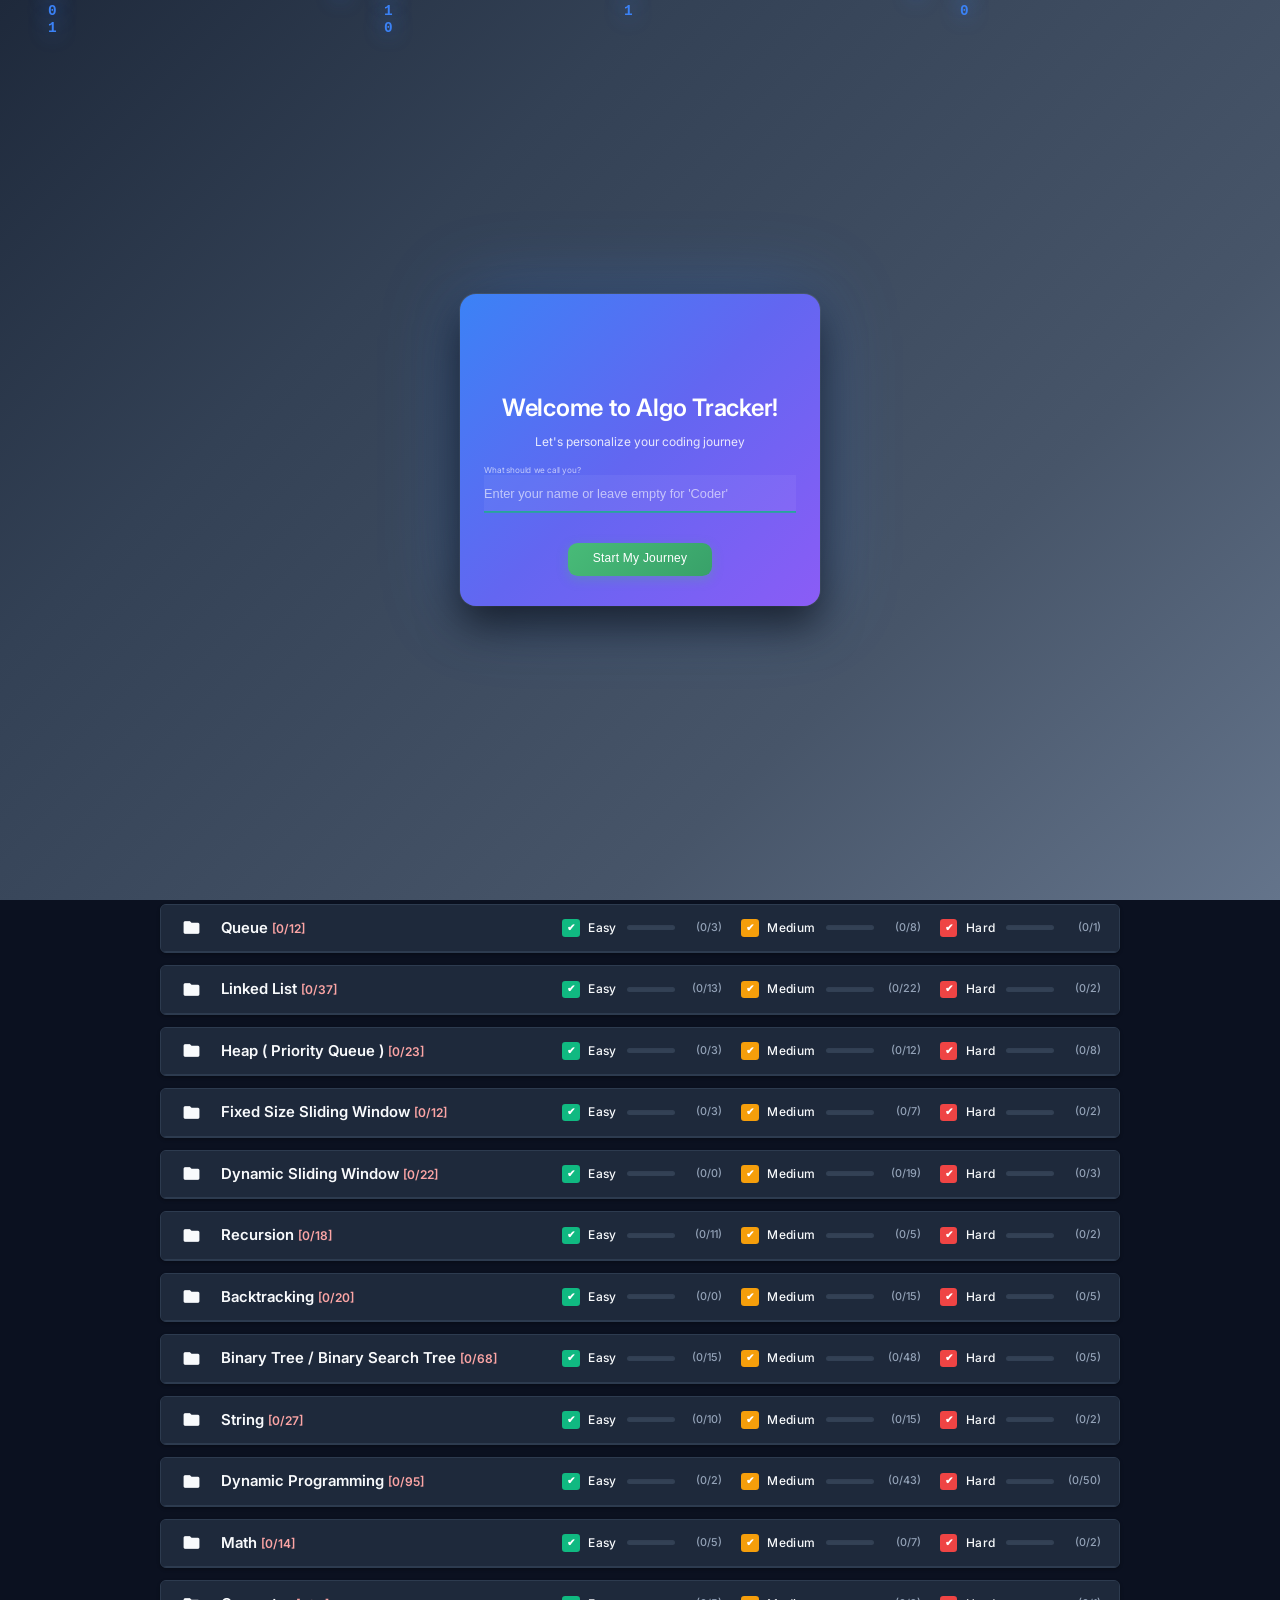
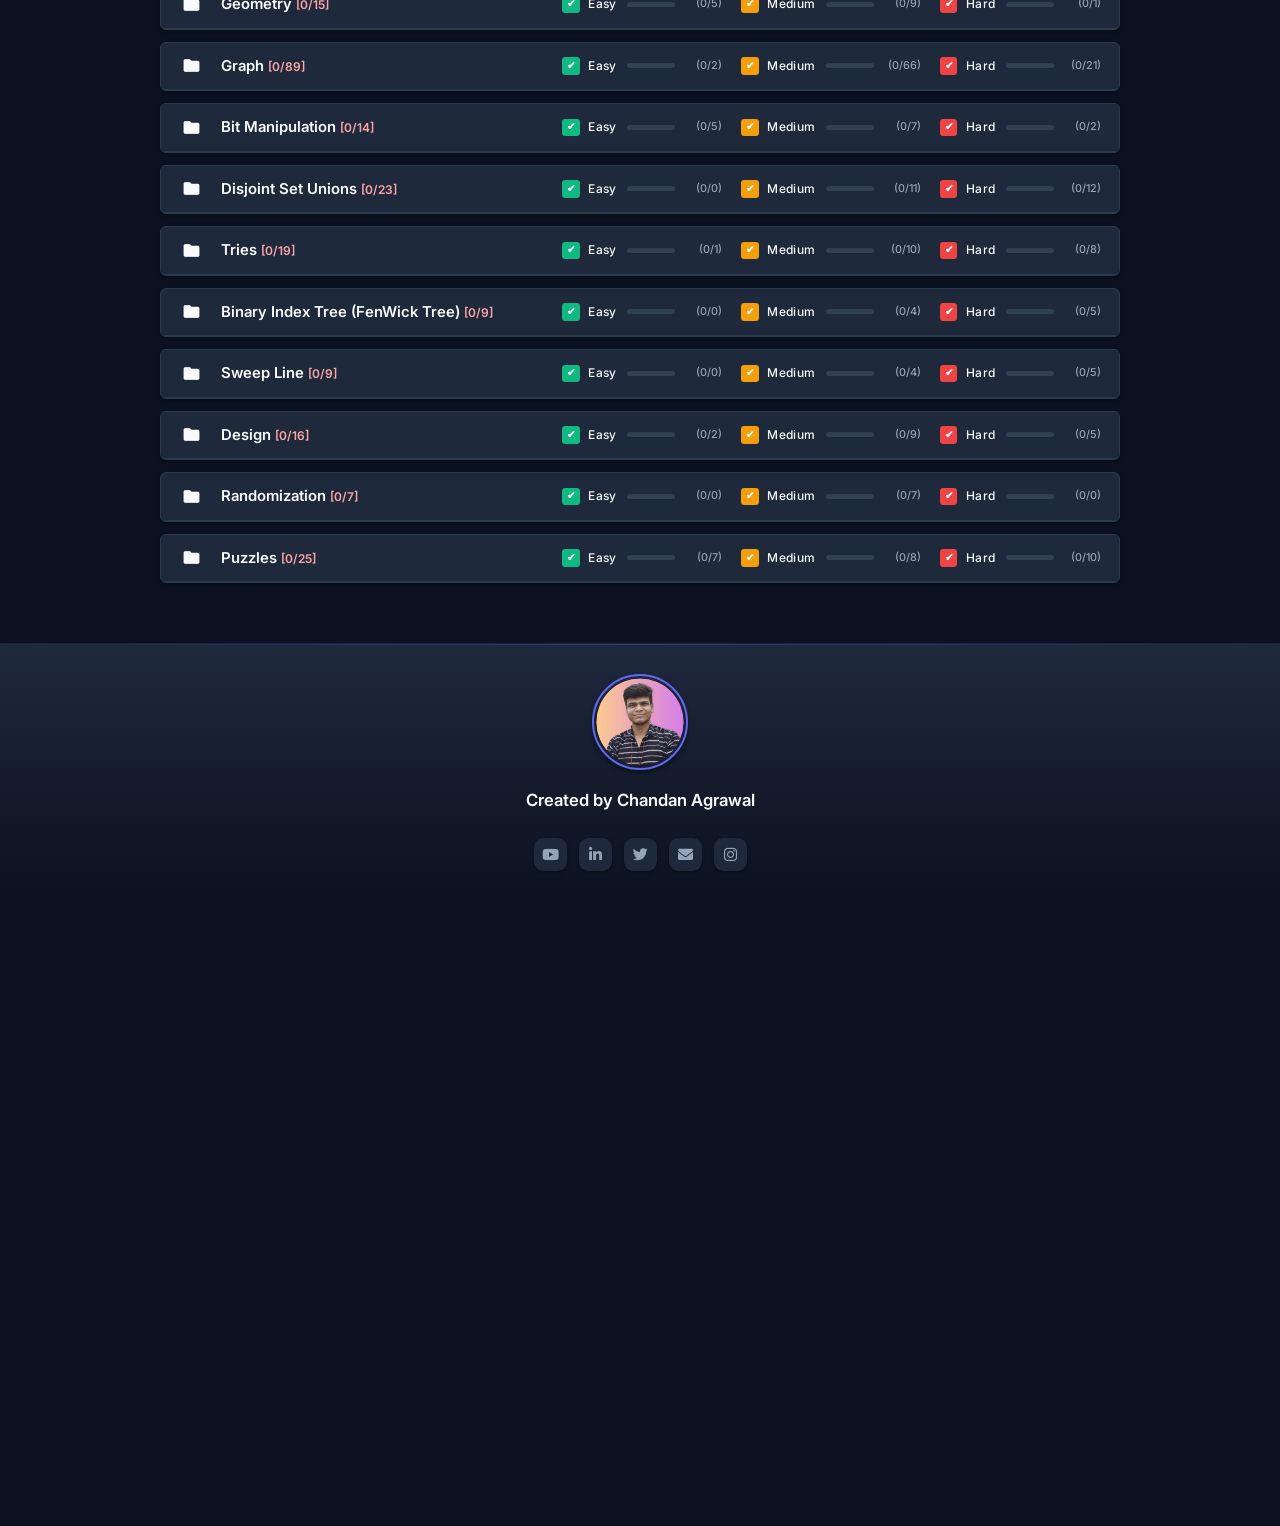
==== index.html @ 5c880a02 "Added Profile option" ====
<!DOCTYPE html>
<html lang="en">
<head>
  <meta charset="UTF-8" />
  <meta name="viewport" content="width=device-width, initial-scale=1.0"/>
  <title>Algo Tracker - Master Data Structures & Algorithms | DSA Practice Platform</title>
  <meta name="description" content="Master Data Structures & Algorithms with Algo Tracker. Practice 800+ DSA problems, track progress, get C++ solutions, and prepare for coding interviews. Includes Blind75, LeetCode150, SQL, LLD & HLD." />
  <meta name="keywords" content="DSA, Data Structures, Algorithms, Coding Interview, LeetCode, Programming Practice, C++, Blind75, SQL, System Design" />
  <meta name="author" content="Chandan Agrawal" />
  <meta name="robots" content="index, follow" />
  <link rel="canonical" href="https://algotracker.in/" />

  <!-- Open Graph Meta Tags -->
  <meta property="og:title" content="Algo Tracker - Master Data Structures & Algorithms" />
  <meta property="og:description" content="Practice 800+ DSA problems, track your progress, and master coding interviews with organized problems and C++ solutions." />
  <meta property="og:type" content="website" />
  <meta property="og:url" content="https://algotracker.in/" />
  <meta property="og:image" content="https://algotracker.in/favicon.png" />
  <meta property="og:site_name" content="Algo Tracker" />

  <!-- Twitter Card Meta Tags -->
  <meta name="twitter:card" content="summary_large_image" />
  <meta name="twitter:title" content="Algo Tracker - Master Data Structures & Algorithms" />
  <meta name="twitter:description" content="Practice 800+ DSA problems, track your progress, and master coding interviews." />
  <meta name="twitter:image" content="https://algotracker.in/favicon.png" />

  <!-- Additional SEO Meta Tags -->
  <meta name="theme-color" content="#1976d2" />
  <meta name="application-name" content="Algo Tracker" />
  

  <!-- Materialize CSS -->
  <link
    href="https://cdnjs.cloudflare.com/ajax/libs/materialize/1.0.0/css/materialize.min.css"
    rel="stylesheet"
  />
  <!-- Google Icons -->
  <link
    href="https://fonts.googleapis.com/icon?family=Material+Icons"
    rel="stylesheet"
  />
  <!-- Google Fonts -->
  <link
    href="https://fonts.googleapis.com/css2?family=Inter:wght@400;500;600;700&display=swap"
    rel="stylesheet"
  />
  <!-- Font Awesome for social icons -->
  <link
    rel="stylesheet"
    href="https://cdnjs.cloudflare.com/ajax/libs/font-awesome/6.0.0/css/all.min.css"
  />
  <!-- Custom CSS - Must be loaded last to override Materialize -->
  <link rel="stylesheet" href="styles.css?v=2.0" />

   <!-- Google Analytics -->
   <script async src="https://www.googletagmanager.com/gtag/js?id=G-J0W3KQNCS7"></script>
   <script>
     window.dataLayer = window.dataLayer || [];
     function gtag(){dataLayer.push(arguments);}
     gtag('js', new Date());
 
     gtag('config', 'G-J0W3KQNCS7');
   </script>

  <link rel="icon" href="favicon.png" type="image/png" />


   
</head>
<body>
  <!-- Navigation -->
  <nav class="navbar" role="navigation" aria-label="Main navigation">
    <div class="navbar-container">
      <!-- Logo Section -->
      <div class="navbar-brand">
        <a href="index.html" class="brand-link" aria-label="Algo Tracker Home">
          <div class="brand-icon">
            <span class="brand-symbol">&lt;/&gt;</span>
          </div>
          <div class="brand-text">
            <h1 class="brand-title">Algo Tracker</h1>
            <p class="brand-subtitle">Track Your Progress</p>
          </div>
        </a>
      </div>

      <!-- Desktop Navigation -->
      <div class="navbar-nav desktop-nav" role="menubar">
        <a href="index.html" class="nav-item active" id="dsaLink" role="menuitem"
           aria-label="DSA - Prepare Data Structures and Algorithms from 0 to Hero"
           data-tooltip="Master Data Structures & Algorithms 🚀">
          <span class="nav-icon">
            <i class="material-icons" aria-hidden="true">code</i>
          </span>
          <span class="nav-text">DSA</span>
          <span class="nav-indicator"></span>
        </a>
        <a href="#" class="nav-item" id="blind75Link" role="menuitem"
           aria-label="Blind75 - Best for 2 week preparation"
           data-tooltip="Crack interviews in 2 weeks! 💡">
          <span class="nav-icon">
            <i class="material-icons" aria-hidden="true">lightbulb</i>
          </span>
          <span class="nav-text">Blind75</span>
          <span class="nav-indicator"></span>
        </a>
        <a href="#" class="nav-item" id="leetcode150Link" role="menuitem"
           aria-label="LeetCode150 - Best for 1-2 months preparation"
           data-tooltip="LeetCode Top 150 - Interview Ready! 🎯">
          <span class="nav-icon">
            <i class="material-icons" aria-hidden="true">lightbulb</i>
          </span>
          <span class="nav-text">LC150</span>
          <span class="nav-indicator"></span>
        </a>
        <a href="#" class="nav-item" id="sqlLink" role="menuitem"
           aria-label="SQL - Master SQL for interviews"
           data-tooltip="Database mastery for interviews! 🗄️">
          <span class="nav-icon">
            <i class="material-icons" aria-hidden="true">storage</i>
          </span>
          <span class="nav-text">SQL</span>
          <span class="nav-indicator"></span>
        </a>
        <a href="#" class="nav-item" id="lldLink" role="menuitem"
           aria-label="LLD - Learn Low Level Design"
           data-tooltip="Low Level Design patterns! 🔧">
          <span class="nav-icon">
            <i class="material-icons" aria-hidden="true">design_services</i>
          </span>
          <span class="nav-text">LLD</span>
          <span class="nav-indicator"></span>
        </a>
        <a href="#" class="nav-item" id="hldLink" role="menuitem"
           aria-label="HLD - Master High Level Design"
           data-tooltip="System Design at scale! 🏗️">
          <span class="nav-icon">
            <i class="material-icons" aria-hidden="true">account_tree</i>
          </span>
          <span class="nav-text">HLD</span>
          <span class="nav-indicator"></span>
        </a>
      </div>

      <!-- Navigation Controls -->
      <div class="navbar-controls">
        <!-- Profile Button -->
        <button class="profile-btn" id="profileBtn"
                aria-label="User profile" title="">
          <div class="profile-picture-container">
            <img class="profile-picture" id="profilePicture" src="" alt="Profile" style="display: none;">
            <span class="profile-icon-default" id="profileIconDefault">
              <i class="material-icons" aria-hidden="true">account_circle</i>
            </span>
          </div>
        </button>

        <!-- Theme Toggle -->
        <button class="theme-toggle-btn" id="darkModeToggle"
                aria-label="Toggle dark mode" title="Toggle dark mode">
          <span class="theme-icon">
            <i class="material-icons" aria-hidden="true">dark_mode</i>
          </span>
        </button>

        <!-- Mobile Menu Toggle -->
        <button class="mobile-menu-btn" id="mobileMenuToggle"
                aria-label="Toggle mobile menu" aria-expanded="false">
          <span class="hamburger">
            <span class="hamburger-line"></span>
            <span class="hamburger-line"></span>
            <span class="hamburger-line"></span>
          </span>
        </button>
      </div>
    </div>


    <!-- Simple Mobile Menu Dropdown -->
    <div class="mobile-menu-dropdown" id="mobileMenuDropdown">
      <a href="index.html" class="mobile-menu-item active" id="dsaLinkMobile">
        <i class="material-icons">code</i>
        <span>DSA</span>
      </a>
      <a href="#" class="mobile-menu-item" id="blind75LinkMobile">
        <i class="material-icons">lightbulb</i>
        <span>Blind75</span>
      </a>
      <a href="#" class="mobile-menu-item" id="leetcode150LinkMobile">
        <i class="material-icons">lightbulb</i>
        <span>LC150</span>
      </a>
      <a href="#" class="mobile-menu-item" id="sqlLinkMobile">
        <i class="material-icons">storage</i>
        <span>SQL</span>
      </a>
      <a href="#" class="mobile-menu-item" id="lldLinkMobile">
        <i class="material-icons">design_services</i>
        <span>LLD</span>
      </a>
      <a href="#" class="mobile-menu-item" id="hldLinkMobile">
        <i class="material-icons">account_tree</i>
        <span>HLD</span>
      </a>
    </div>
  </nav>

  <!-- Main Content with SEO Structure -->
  <main>
    <!-- Hero Section for SEO -->
    <section class="hero-section" style="display: none;">
      <div class="container">
        <h1>Algo Tracker - Master Data Structures & Algorithms</h1>
        <p>Practice and track your progress through 800+ carefully curated DSA problems. Get C++ solutions, prepare for coding interviews with Blind75, LeetCode150, SQL, and System Design problems.</p>
        <div class="features">
          <span>✓ 800+ DSA Problems</span>
          <span>✓ Progress Tracking</span>
          <span>✓ C++ Solutions</span>
          <span>✓ Interview Preparation</span>
          <span>✓ Blind75 & LeetCode150</span>
          <span>✓ SQL & System Design</span>
        </div>
      </div>
    </section>

    <!-- Progress Section -->
  <div id="rectChartContainer" class="rect-chart-container">
    <!-- The progress card is inserted by script.js -->
  </div>

  <!-- Unified Control Bar -->
  <div class="unified-control-bar-wrapper">
    <div class="unified-control-bar">
        <div class="control-item search-item">
            <input type="text" id="searchBox" class="control-input" placeholder="Search problems...">
            <span class="control-icon material-icons">search</span>
        </div>
        <div class="control-item filter-item">
            <div class="multi-select-container">
                <div class="multi-select-display" id="filterDisplay">
                    <span class="filter-text">Filter By</span>
                    <span class="selected-count" id="selectedCount"></span>
                </div>
                <span class="control-icon material-icons">filter_list</span>
                <div class="multi-select-dropdown" id="filterDropdown">
                    <div class="filter-row">
                        <button class="filter-toggle" data-value="easy" id="filter-easy">
                            <span class="difficulty-badge easy">Easy</span>
                        </button>
                        <button class="filter-toggle" data-value="medium" id="filter-medium">
                            <span class="difficulty-badge medium">Medium</span>
                        </button>
                        <button class="filter-toggle" data-value="hard" id="filter-hard">
                            <span class="difficulty-badge hard">Hard</span>
                        </button>
                    </div>
                    <div class="filter-row">
                        <button class="filter-toggle" data-value="completed" id="filter-completed">
                            <span class="status-badge completed">Done</span>
                        </button>
                        <button class="filter-toggle" data-value="incomplete" id="filter-incomplete">
                            <span class="status-badge incomplete">Todo</span>
                        </button>
                        <button class="filter-clear-btn" id="clearFilters">
                            <i class="material-icons">clear_all</i>
                            <span>Clear</span>
                        </button>
                    </div>
                </div>
            </div>
        </div>
        <div class="control-item button-item">
            <button class="control-button random-btn tooltipped" id="randomButton" data-tooltip="🎲 Feeling lucky? Let me surprise you with a challenge!" data-position="top">
                <i class="material-icons">shuffle</i>
                <span>Random</span>
            </button>
        </div>
        <div class="control-item button-item">
            <button class="control-button collapse-all">
                <i class="material-icons">unfold_less</i>
                <span>Collapse All</span>
            </button>
        </div>
        <div class="control-item button-item">
            <button class="control-button expand-all">
                <i class="material-icons">unfold_more</i>
                <span>Expand All</span>
            </button>
        </div>
    </div>
  </div>

<!-- Rest of the content -->
<div class="container" id="sections">
    <!-- Sections will be inserted here -->
</div>

<!-- Go to top button -->
<a id="go-to-top-button"></a>
</main>


  <!-- Modern Footer -->
  <footer class="footer">
    <div class="footer-content">
        <div class="footer-profile">
            <a href="https://topmate.io/chag23/" target="_blank">
              <img src="chandanColred.jpeg" alt="Chandan Agrawal" class="profile-image">
            </a>
            <p class="created-by">Created by Chandan Agrawal</p>
        </div>
        <div class="social-links">
            <!-- <a href="https://github.com/chandanXP" class="social-link" target="_blank" aria-label="GitHub">
                <i class="fab fa-github"></i>
            </a> -->
            <a href="https://youtube.com/" class="social-link" target="_blank" aria-label="Youtube">
              <i class="fab fa-youtube"></i>
            </a>
            <a href="https://linkedin.com/in/chandanagrawal23" class="social-link" target="_blank" aria-label="LinkedIn">
                <i class="fab fa-linkedin-in"></i>
            </a>
            <a href="https://twitter.com/chandan223344" class="social-link" target="_blank" aria-label="Twitter">
                <i class="fab fa-twitter"></i>
            </a>
            <a href="mailto:chandandsafeedback@gmail.com" class="social-link" target="_blank" aria-label="Email">
                <i class="fas fa-envelope"></i>
            </a>
            <a href="https://www.instagram.com/chandan.agrawal23/" class="social-link" target="_blank" aria-label="Instagram">
              <i class="fab fa-instagram"></i>
          </a>
        </div>
    </div>
</footer>

  <!-- Notes Modal -->
  <div id="notesModal" class="notes-modal">
    <div class="modal-content">
      <div class="modal-header">
        <h2 id="notesModalTitle">Problem Notes</h2>
      </div>
      <div class="modal-body">
        <textarea id="notesModalTextarea" placeholder="Write your notes here..."></textarea>
      </div>
      <div class="modal-footer">
        <button onclick="saveNotesModal()" class="btn-save btn">Save</button>
        <button onclick="closeNotesModal()" class="btn-close btn">Close</button>
      </div>
    </div>
  </div>

  <!-- Reset Confirmation Banner -->
  <div id="resetConfirmationBanner" class="reset-confirmation-banner">
    <div class="banner-content">
      <div class="banner-icon">
        <i class="material-icons">warning</i>
      </div>
      <div class="banner-text">
        <h3>Are you sure you want to clear all of your progress?</h3>
        <p>This action cannot be undone. All solved problems and notes will be permanently deleted.</p>
      </div>
      <div class="banner-actions">
        <button onclick="resetAllProgress()" class="btn-confirm">Yes, Reset All</button>
        <button onclick="hideResetConfirmation()" class="btn-cancel">Cancel</button>
      </div>
    </div>
  </div>

  <!-- Welcome Modal -->
  <div id="welcomeModal" class="welcome-modal">
    <div class="binary-rain" id="binaryRain"></div>
    <div class="modal-content welcome-content">
      <div class="welcome-header">
        <div class="welcome-icon">
          <i class="material-icons">waving_hand</i>
        </div>
        <h2>Welcome to Algo Tracker!</h2>
        <p>Let's personalize your coding journey</p>
      </div>
      <div class="welcome-body">
        <div class="input-field">
          <label for="userName">What should we call you?</label>
          <input type="text" id="userName" placeholder="Enter your name or leave empty for 'Coder'" maxlength="50">
        </div>
      </div>
      <div class="welcome-footer">
        <button onclick="saveUserName()" class="btn-welcome-save">Start My Journey</button>
      </div>
    </div>
  </div>

  <!-- Profile Modal -->
  <div id="profileModal" class="profile-modal">
    <div class="modal-overlay" onclick="hideProfileModal()"></div>
    <div class="modal-content profile-content">
      <div class="profile-header">
        <div class="profile-icon-large" id="profileIconLarge">
          <img class="profile-picture-large" id="profilePictureLarge" src="" alt="Profile" style="display: none;">
          <i class="material-icons" id="profileIconLargeDefault">account_circle</i>
        </div>
        <h2>Profile Settings</h2>
        <button class="modal-close-btn" onclick="hideProfileModal()" aria-label="Close profile modal">
          <i class="material-icons">close</i>
        </button>
      </div>
      <div class="profile-body">
        <div class="input-field">
          <label for="profileUserName">Display Name</label>
          <input type="text" id="profileUserName" placeholder="Enter your name" maxlength="50">
        </div>

        <div class="input-field">
          <label for="profilePictureInput"></label>
          <div class="file-input-container">
            <input type="file" id="profilePictureInput" accept="image/*" style="display: none;">
            <button type="button" class="file-input-btn" onclick="document.getElementById('profilePictureInput').click()">
              <i class="material-icons">photo_camera</i>
              <span>Choose Picture</span>
            </button>
            <button type="button" class="file-remove-btn" id="removePictureBtn" onclick="removeProfilePicture()" style="display: none;">
              <i class="material-icons">delete</i>
              <span>Remove</span>
            </button>
          </div>
          <div class="file-input-hint">JPG, PNG, or GIF (max 2MB)</div>
        </div>

        <div class="profile-stats">
          <div class="stat-item">
            <span class="stat-label">Member since</span>
            <span class="stat-value" id="memberSince">Today</span>
          </div>
        </div>
      </div>
      <div class="profile-footer">
        <button onclick="hideProfileModal()" class="btn-profile-cancel">Cancel</button>
        <button onclick="updateUserProfile()" class="btn-profile-save">Save Changes</button>
      </div>
    </div>
  </div>

  <!-- Section Completion Congratulations Banner -->
  <div id="congratulationsBanner" class="congratulations-banner">
    <div class="banner-content celebration-content">
      <div class="banner-icon celebration-icon">
        <i class="material-icons folder-icon">folder</i>
        <i class="material-icons check-icon">check_circle</i>
      </div>
      <div class="banner-text">
        <h3 id="congratsTitle">Congratulations!</h3>
        <p id="congratsMessage">You completed <span id="sectionName"></span>. Great going!</p>
      </div>
      <div class="banner-actions">
        <button onclick="hideCongratulationsBanner()" class="btn-continue">Continue</button>
      </div>
    </div>
  </div>

  <!-- Structured Data for SEO -->
  <script type="application/ld+json">
  {
    "@context": "https://schema.org",
    "@type": "WebApplication",
    "name": "Algo Tracker",
    "description": "Master Data Structures & Algorithms with 800+ practice problems, progress tracking, and interview preparation resources.",
    "url": "https://algotracker.in",
    "applicationCategory": "EducationalApplication",
    "operatingSystem": "Web Browser",
    "offers": {
      "@type": "Offer",
      "price": "0",
      "priceCurrency": "USD"
    },
    "creator": {
      "@type": "Person",
      "name": "Chandan Agrawal",
      "url": "https://linkedin.com/in/chandanagrawal23"
    },
    "featureList": [
      "800+ DSA Problems",
      "Progress Tracking",
      "C++ Solutions",
      "Blind75 Problems",
      "LeetCode150 Problems",
      "SQL Practice",
      "System Design (LLD & HLD)"
    ]
  }
  </script>

  <!-- Materialize JS -->
  <script src="https://cdnjs.cloudflare.com/ajax/libs/materialize/1.0.0/js/materialize.min.js"></script>
  <!-- Custom JS -->
  <script src="script.js?v=2.0"></script>
</body>
</html>
---- styles.css ----
/* 
   Modern Dark UI Theme - Compatible with Materialize CSS
*/

/* Core Variables */
:root {
    /* Light Mode Colors - Enhanced Modern Palette with Beige */
    --background-light: #F5F2E9; /* Light beige background */
    --surface-light: #FFFBF0; /* Lighter beige surface */
    --surface-light-hover: #F0EBE1; /* Beige hover state */
    --text-primary-light: #2D2B27; /* Much darker text for better contrast on beige */
    --text-secondary-light: #5A5651; /* Darker secondary text for better contrast */
    
    /* Dark Mode Colors */
    --background-dark: #0B1120;
    --surface-dark: #1E293B;
    --surface-dark-hover: #334155;
    --text-primary-dark: #F8FAFC;
    --text-secondary-dark: #94A3B8;
    
    /* Theme Independent Colors - Enhanced */
    --primary-color: #6366F1;
    --primary-dark: #4338CA;
    --accent-color: #06B6D4;
    --accent-blue: #3B82F6;
    --accent-indigo: #818CF8;
    
    /* Status Colors - Enhanced */
    --success: #10B981;
    --warning: #F59E0B;
    --error: #EF4444;
    
    /* Difficulty Colors - Enhanced */
    --easy-color: #10B981;
    --medium-color: #F59E0B;
    --hard-color: #EF4444;
    
    /* UI Elements - Light Mode Default */
    --background: var(--background-light);
    --surface: var(--surface-light);
    --surface-hover: var(--surface-light-hover);
    --text-primary: var(--text-primary-light);
    --text-secondary: var(--text-secondary-light);
    --card-border: #E6E0D4; /* Beige border color */
    --input-bg: #FFFDF7; /* Very light beige for inputs */
    
    /* Shadows */
    --shadow-sm: 0 2px 4px rgba(0, 0, 0, 0.08);
    --shadow-md: 0 4px 6px rgba(0, 0, 0, 0.08);
    --shadow-lg: 0 8px 16px rgba(0, 0, 0, 0.08);
}

/* Dark Mode Override */
body.dark-mode {
    --background: var(--background-dark);
    --surface: var(--surface-dark);
    --surface-hover: var(--surface-dark-hover);
    --text-primary: var(--text-primary-dark);
    --text-secondary: var(--text-secondary-dark);
    --card-border: #2D3B4F;
    --input-bg: #334155;
    --shadow-sm: 0 2px 4px rgba(0, 0, 0, 0.3);
    --shadow-md: 0 4px 6px rgba(0, 0, 0, 0.4);
    --shadow-lg: 0 8px 16px rgba(0, 0, 0, 0.5);
}

/* Base Styles */
body {
    margin: 0;
    padding: 0;
    padding-top: 90px; /* Account for fixed navbar */
    font-family: 'Inter', system-ui, -apple-system, 'Segoe UI', Roboto, sans-serif;
    background: var(--background);
    color: var(--text-primary);
    line-height: 1.6;
    transition: background-color 0.3s ease, color 0.3s ease;
    overflow-x: hidden;
    zoom: 80%;
}

/* ===== MODERN NAVBAR STYLES ===== */

/* Main Navbar Container */
.navbar {
    background: var(--surface);
    height: 90px;
    position: fixed;
    top: 0;
    left: 0;
    right: 0;
    z-index: 1000;
    border-bottom: 1px solid var(--card-border);
    backdrop-filter: blur(10px);
    -webkit-backdrop-filter: blur(10px);
    transition: all 0.3s cubic-bezier(0.4, 0, 0.2, 1);
}

.navbar-container {
    max-width: 1400px;
    margin: 0 auto;
    display: flex;
    align-items: center;
    justify-content: space-between;
    padding: 0 1.5rem;
    height: 100%;
    position: relative;
}

/* Brand/Logo Section */
.navbar-brand {
    flex-shrink: 0;
    z-index: 1001;
}

.brand-link {
    display: flex;
    align-items: center;
    gap: 0.75rem;
    text-decoration: none;
    padding: 0.5rem;
    border-radius: 12px;
    transition: all 0.3s cubic-bezier(0.4, 0, 0.2, 1);
    position: relative;
}

.brand-link:hover {
    background: var(--surface-hover);
    transform: translateY(-1px);
}

.brand-icon {
    display: flex;
    align-items: center;
    justify-content: center;
    width: 64px;
    height: 64px;
    background: linear-gradient(135deg, var(--primary-color), #6366f1);
    border-radius: 16px;
    box-shadow: 0 8px 20px rgba(79, 70, 229, 0.5);
}

.brand-symbol {
    font-size: 2rem;
    font-weight: 900;
    color: white;
    font-family: 'Fira Code', monospace;
    text-shadow: 0 2px 6px rgba(0, 0, 0, 0.3);
}

.brand-text {
    display: flex;
    flex-direction: column;
    gap: 0.125rem;
    align-items: center;
    text-align: center;
}

.brand-title {
    font-size: 2.1rem;
    font-weight: 900;
    color: var(--text-primary);
    line-height: 1.2;
    margin: 0;
    transition: color 0.3s ease;
    text-shadow: 0 2px 4px rgba(0, 0, 0, 0.15);
    letter-spacing: -0.025em;
}

.brand-subtitle {
    font-size: 0.95rem;
    color: var(--text-secondary);
    font-weight: 700;
    line-height: 1;
    margin: 0;
    transition: color 0.3s ease;
    opacity: 0.95;
    letter-spacing: 0.025em;
}

.brand-link:hover .brand-title {
    color: var(--primary-color);
}

.brand-link:hover .brand-subtitle {
    color: var(--text-primary);
}

/* Desktop Navigation */
.navbar-nav {
    display: flex;
    align-items: center;
    gap: 0.25rem;
    height: 100%;
    flex: 1;
    justify-content: center;
    padding: 0 2rem;
}

.nav-item {
    display: flex;
    align-items: center;
    gap: 0.75rem;
    padding: 1rem 1.5rem;
    color: var(--text-primary);
    text-decoration: none;
    border-radius: 14px;
    font-weight: 700;
    position: relative;
    height: 58px;
    min-width: 100px;
    justify-content: center;
    transition: all 0.3s cubic-bezier(0.4, 0, 0.2, 1);
    overflow: hidden;
    opacity: 0.9;
}

.nav-icon {
    display: flex;
    align-items: center;
    justify-content: center;
    transition: all 0.3s ease;
}

.nav-icon i {
    font-size: 1.6rem;
    font-weight: 600;
}

.nav-text {
    font-size: 1.35rem;
    font-weight: 900;
    transition: all 0.3s ease;
    letter-spacing: 0.025em;
    text-transform: uppercase;
}

.nav-indicator {
    position: absolute;
    bottom: 0;
    left: 50%;
    transform: translateX(-50%) scaleX(0);
    width: 24px;
    height: 3px;
    background: var(--primary-color);
    border-radius: 2px 2px 0 0;
    transition: transform 0.3s cubic-bezier(0.4, 0, 0.2, 1);
}

/* Navigation Hover and Active States */
.nav-item:hover {
    color: var(--text-primary);
    background: var(--surface-hover);
    transform: translateY(-1px);
    opacity: 1;
    box-shadow: 0 4px 12px rgba(0, 0, 0, 0.1);
}

.nav-item:hover .nav-icon i {
    transform: scale(1.15);
}

.nav-item.active {
    color: var(--primary-color);
    background: rgba(99, 102, 241, 0.12);
    font-weight: 700;
    opacity: 1;
    box-shadow: 0 4px 16px rgba(99, 102, 241, 0.2);
}

.nav-item.active .nav-icon i {
    color: var(--primary-color);
    transform: scale(1.15);
    font-weight: 600;
}

.nav-item.active .nav-text {
    color: var(--primary-color);
    font-weight: 900;
    font-size: 1.55rem; /* Increased from default 1.35rem */
    transform: scale(1.1);
    text-shadow: 0 0 8px rgba(99, 102, 241, 0.3);
    letter-spacing: 0.05em;
}

.nav-item.active .nav-indicator {
    transform: translateX(-50%) scaleX(1);
}

/* Navigation Controls */
.navbar-controls {
    display: flex;
    align-items: center;
    gap: 0.5rem;
    flex-shrink: 0;
}

.theme-toggle-btn {
    display: flex;
    align-items: center;
    justify-content: center;
    width: 54px;
    height: 54px;
    background: none;
    border: none;
    border-radius: 14px;
    color: var(--text-primary);
    cursor: pointer;
    transition: all 0.3s cubic-bezier(0.4, 0, 0.2, 1);
    position: relative;
    overflow: hidden;
    opacity: 0.9;
}

.theme-toggle-btn:hover {
    background: var(--surface-hover);
    color: var(--primary-color);
    transform: translateY(-1px);
    opacity: 1;
    box-shadow: 0 6px 16px rgba(0, 0, 0, 0.15);
}

.theme-toggle-btn:active {
    transform: translateY(0);
}

.theme-icon i {
    font-size: 1.6rem;
    transition: transform 0.3s ease;
    font-weight: 600;
}

.theme-toggle-btn:hover .theme-icon i {
    transform: rotate(180deg) scale(1.15);
}

/* Profile Button */
.profile-btn {
    display: flex;
    align-items: center;
    justify-content: center;
    padding: 0.5rem;
    width: 54px;
    height: 54px;
    background: var(--surface);
    color: var(--text-primary);
    border: 1px solid var(--card-border);
    border-radius: 50%;
    cursor: pointer;
    transition: all 0.3s cubic-bezier(0.4, 0, 0.2, 1);
    position: relative;
    overflow: hidden;
    opacity: 0.9;
}

.profile-btn:hover {
    background: var(--surface-hover);
    color: var(--primary-color);
    transform: translateY(-1px);
    opacity: 1;
    box-shadow: 0 6px 16px rgba(0, 0, 0, 0.15);
}

.profile-btn:active {
    transform: translateY(0);
}

.profile-picture-container {
    width: 100%;
    height: 100%;
    border-radius: 50%;
    overflow: hidden;
    display: flex;
    align-items: center;
    justify-content: center;
    position: relative;
}

.profile-picture {
    width: 100%;
    height: 100%;
    object-fit: cover;
    border-radius: 50%;
}

.profile-icon-default i {
    font-size: 1.8rem;
    transition: transform 0.3s ease;
    font-weight: 600;
}

.profile-btn:hover .profile-icon-default i {
    transform: scale(1.15);
}

/* Mobile Menu Button */
.mobile-menu-btn {
    display: none;
    align-items: center;
    justify-content: center;
    width: 44px;
    height: 44px;
    background: none;
    border: none;
    border-radius: 10px;
    cursor: pointer;
    transition: all 0.3s cubic-bezier(0.4, 0, 0.2, 1);
    position: relative;
    overflow: hidden;
}

.mobile-menu-btn:hover {
    background: var(--surface-hover);
    transform: translateY(-1px);
}

.hamburger {
    display: flex;
    flex-direction: column;
    justify-content: center;
    align-items: center;
    width: 20px;
    height: 16px;
}

.hamburger-line {
    width: 20px;
    height: 2px;
    background: var(--text-primary);
    border-radius: 1px;
    transition: all 0.3s cubic-bezier(0.4, 0, 0.2, 1);
    transform-origin: center;
}

.hamburger-line:nth-child(1) {
    margin-bottom: 3px;
}

.hamburger-line:nth-child(2) {
    margin-bottom: 3px;
}

.mobile-menu-btn.active .hamburger-line:nth-child(1) {
    transform: rotate(45deg) translate(3px, 3px);
}

.mobile-menu-btn.active .hamburger-line:nth-child(2) {
    opacity: 0;
    transform: scaleX(0);
}

.mobile-menu-btn.active .hamburger-line:nth-child(3) {
    transform: rotate(-45deg) translate(3px, -3px);
}



/* ===== SIMPLE MOBILE MENU DROPDOWN ===== */
.mobile-menu-dropdown {
    position: absolute;
    top: 100%;
    right: 0;
    background: var(--surface);
    border: 1px solid var(--card-border);
    border-radius: 12px;
    box-shadow: var(--shadow-lg);
    min-width: 200px;
    opacity: 0;
    visibility: hidden;
    transform: translateY(-10px);
    transition: all 0.3s cubic-bezier(0.4, 0, 0.2, 1);
    z-index: 1000;
    overflow: hidden;
}

.mobile-menu-dropdown.active {
    opacity: 1;
    visibility: visible;
    transform: translateY(0);
}

.mobile-menu-item {
    display: flex;
    align-items: center;
    gap: 12px;
    padding: 12px 16px;
    color: var(--text-secondary);
    text-decoration: none;
    font-weight: 500;
    transition: all 0.2s ease;
    border-bottom: 1px solid var(--card-border);
}

.mobile-menu-item:last-child {
    border-bottom: none;
}

.mobile-menu-item:hover {
    background: var(--surface-hover);
    color: var(--text-primary);
}

.mobile-menu-item.active {
    background: rgba(99, 102, 241, 0.12);
    color: var(--primary-color);
    font-weight: 600;
}

.mobile-menu-item i {
    font-size: 20px;
    width: 24px;
    text-align: center;
}

.mobile-menu-item span {
    font-size: 14px;
}

/* Dark mode styles for mobile menu */
body.dark-mode .mobile-menu-dropdown {
    background: var(--surface);
    border-color: var(--card-border);
}

body.dark-mode .mobile-menu-item {
    border-bottom-color: var(--card-border);
}

body.dark-mode .mobile-menu-item:hover {
    background: rgba(255, 255, 255, 0.05);
}

body.dark-mode .mobile-menu-item.active {
    background: rgba(99, 102, 241, 0.2);
    color: var(--primary-color);
}

/* ===== RESPONSIVE BREAKPOINTS ===== */

/* Large Desktop */
@media (min-width: 1400px) {
    .navbar {
        height: 100px;
    }

    body {
        padding-top: 100px;
    }

    .navbar-container {
        padding: 0 2rem;
    }

    .brand-icon {
        width: 72px;
        height: 72px;
    }

    .brand-symbol {
        font-size: 2.25rem;
    }

    .brand-title {
        font-size: 2.4rem;
    }

    .brand-subtitle {
        font-size: 1.1rem;
    }

    .nav-item {
        padding: 1.25rem 1.75rem;
        min-width: 110px;
        height: 64px;
    }

    .nav-icon i {
        font-size: 1.75rem;
    }

    .nav-text {
        font-size: 1.35rem;
    }

    .profile-btn {
        width: 60px;
        height: 60px;
        padding: 0.5rem;
    }

    .theme-toggle-btn {
        width: 60px;
        height: 60px;
    }

    .theme-icon i {
        font-size: 1.75rem;
    }
}

/* iPad and Large Tablets (834px - 1024px) */
@media (min-width: 834px) and (max-width: 1024px) {
    .navbar-container {
        padding: 0 1rem;
    }

    .navbar-nav {
        padding: 0 0.5rem;
        gap: 0.4rem;
        overflow: visible;
        flex-wrap: nowrap;
    }

    .nav-item {
        padding: 0.875rem 1.1rem;
        min-width: 85px;
        height: 52px;
        flex-shrink: 0;
    }

    .nav-text {
        font-size: 1.05rem;
        white-space: nowrap;
    }

    .nav-item.active .nav-text {
        font-size: 1.2rem;
        transform: scale(1.05);
    }

    .nav-icon i {
        font-size: 1.4rem;
    }

    .brand-icon {
        width: 58px;
        height: 58px;
        border-radius: 14px;
    }

    .brand-symbol {
        font-size: 1.8rem;
    }

    .brand-title {
        font-size: 1.8rem;
    }

    .brand-subtitle {
        font-size: 0.9rem;
    }

    /* Ensure theme toggle is clearly visible on iPad */
    .theme-toggle-btn {
        width: 50px !important;
        height: 50px !important;
        background: var(--surface) !important;
        border: 2px solid var(--card-border) !important;
        opacity: 1 !important;
    }

    .theme-icon i {
        font-size: 1.5rem !important;
        font-weight: 600 !important;
    }

    /* Ensure desktop navigation is visible on iPad */
    .desktop-nav {
        display: flex !important;
    }

    /* Hide mobile menu button on iPad since desktop nav will be visible */
    .mobile-menu-btn {
        display: none !important;
    }

    /* Ensure all nav items are visible and don't overflow */
    .navbar-nav .nav-item {
        display: flex !important;
        visibility: visible !important;
        opacity: 1 !important;
    }

    /* Mobile menu dropdown positioning for iPad (fallback) */
    .mobile-menu-dropdown {
        right: 0;
        top: 100%;
        min-width: 200px;
        box-shadow: 0 8px 32px rgba(0, 0, 0, 0.15);
    }

    .mobile-menu-item {
        padding: 14px 18px;
        font-size: 1rem;
    }

    .mobile-menu-item i {
        font-size: 22px;
        width: 26px;
    }

    /* Keep श्री राधे text visible on iPad (1024px+) */
}

/* Hide Shree Radhe text for screens less than 900px */
@media (max-width: 899px) {
    .shree-radhe-footer {
        display: none !important;
    }
}

/* Standard Tablet (below 834px) */
@media (max-width: 833px) and (min-width: 769px) {
    .navbar-container {
        padding: 0 0.75rem;
    }

    .navbar-nav {
        padding: 0 0.5rem;
        gap: 0.3rem;
        overflow: visible;
        flex-wrap: nowrap;
    }

    .nav-item {
        padding: 0.75rem 1rem;
        min-width: 80px;
        height: 50px;
        flex-shrink: 0;
    }

    .nav-text {
        font-size: 1rem;
        white-space: nowrap;
    }

    .nav-item.active .nav-text {
        font-size: 1.15rem;
        transform: scale(1.05);
    }

    .nav-icon i {
        font-size: 1.35rem;
    }

    /* Ensure desktop navigation is visible on standard tablets */
    .desktop-nav {
        display: flex !important;
    }

    /* Ensure all nav items are visible */
    .navbar-nav .nav-item {
        display: flex !important;
        visibility: visible !important;
        opacity: 1 !important;
    }

    /* Keep श्री राधे text visible on standard tablets (769-833px) */

    .brand-icon {
        width: 60px;
        height: 60px;
        border-radius: 14px;
    }

    .brand-symbol {
        font-size: 1.9rem;
    }

    .brand-title {
        font-size: 1.9rem;
    }

    .brand-subtitle {
        font-size: 0.9rem;
    }

    .profile-btn {
        width: 50px;
        height: 50px;
        padding: 0.4rem;
    }

    .theme-toggle-btn {
        width: 50px;
        height: 50px;
    }

    .theme-icon i {
        font-size: 1.5rem;
    }
}

/* Mobile */
@media (max-width: 768px) {
    .navbar-container {
        padding: 0 1rem;
    }

    .brand-icon {
        width: 68px;
        height: 68px;
        border-radius: 16px; /* Even bigger icon */
    }

    .brand-symbol {
        font-size: 2.1rem;
    }

    .brand-title {
        font-size: 2.1rem;
    }

    .brand-subtitle {
        font-size: 1.05rem;
    }

    /* Hide desktop navigation on mobile */
    .desktop-nav {
        display: none;
    }

    .profile-btn {
        width: 60px;
        height: 60px;
        padding: 0.5rem;
    }

    /* Show mobile menu button */
    .mobile-menu-btn {
        display: flex;
        width: 60px;
        height: 60px;
    }

    .theme-toggle-btn {
        width: 60px;
        height: 60px;
    }

    .theme-icon i {
        font-size: 1.8rem;
    }

    .hamburger {
        width: 28px;
        height: 20px;
    }

    .hamburger-line {
        width: 28px;
        height: 4px;
    }
}

/* Small Mobile */
@media (max-width: 480px) {
    .navbar-container {
        padding: 0 0.75rem;
    }

    .brand-icon {
        width: 52px;
        height: 52px;
        border-radius: 12px; /* Bigger icon for small mobile */
    }

    .brand-symbol {
        font-size: 1.6rem;
    }

    .brand-title {
        font-size: 1.6rem;
    }

    .brand-subtitle {
        font-size: 0.9rem;
    }

    .navbar-controls {
        gap: 0.5rem;
    }

    .profile-btn {
        width: 50px;
        height: 50px;
        padding: 0.4rem;
    }

    .theme-toggle-btn,
    .mobile-menu-btn {
        width: 50px;
        height: 50px;
    }

    .theme-icon i {
        font-size: 1.5rem;
    }

    .hamburger {
        width: 26px;
        height: 18px;
    }

    .hamburger-line {
        width: 26px;
        height: 4px;
    }


}

/* ===== DARK MODE STYLES ===== */

/* Dark mode navbar */
body.dark-mode .navbar {
    background: var(--surface);
    border-bottom-color: var(--card-border);
}

body.dark-mode .brand-icon {
    box-shadow: 0 6px 16px rgba(79, 70, 229, 0.5);
}

body.dark-mode .brand-link:hover {
    background: rgba(255, 255, 255, 0.08);
}

body.dark-mode .brand-title {
    color: #F8FAFC;
    text-shadow: 0 1px 2px rgba(0, 0, 0, 0.3);
}

body.dark-mode .brand-subtitle {
    color: #CBD5E1;
    opacity: 0.95;
}

/* Dark mode navigation items */
body.dark-mode .nav-item {
    color: #F1F5F9;
    opacity: 0.9;
}

body.dark-mode .nav-item:hover {
    background: rgba(255, 255, 255, 0.08);
    opacity: 1;
    box-shadow: 0 4px 12px rgba(0, 0, 0, 0.2);
}

body.dark-mode .nav-item.active {
    background: rgba(99, 102, 241, 0.2);
    opacity: 1;
    box-shadow: 0 4px 16px rgba(99, 102, 241, 0.3);
}

/* Dark mode profile button */
body.dark-mode .profile-btn {
    color: #F1F5F9;
    opacity: 0.9;
    background: var(--surface);
    border-color: var(--card-border);
}

body.dark-mode .profile-btn:hover {
    background: rgba(255, 255, 255, 0.08);
    opacity: 1;
    box-shadow: 0 4px 12px rgba(0, 0, 0, 0.2);
    color: var(--primary-color);
}

/* Dark mode theme toggle */
body.dark-mode .theme-toggle-btn {
    color: #F1F5F9;
    opacity: 0.9;
}

body.dark-mode .theme-toggle-btn:hover {
    background: rgba(255, 255, 255, 0.08);
    opacity: 1;
    box-shadow: 0 4px 12px rgba(0, 0, 0, 0.2);
}

/* Dark mode mobile menu */
body.dark-mode .mobile-menu-btn:hover {
    background: rgba(255, 255, 255, 0.05);
}

/* iPad-specific dark mode fixes */
@media (min-width: 834px) and (max-width: 1024px) {
    body.dark-mode .theme-toggle-btn {
        background: #1E293B !important;
        border-color: #334155 !important;
        color: #F1F5F9 !important;
        opacity: 1 !important;
    }

    body.dark-mode .theme-toggle-btn:hover {
        background: #334155 !important;
        border-color: #475569 !important;
        box-shadow: 0 4px 16px rgba(0, 0, 0, 0.3) !important;
    }

    body.dark-mode .mobile-menu-btn {
        background: #1E293B !important;
        border-color: #334155 !important;
        opacity: 1 !important;
    }

    body.dark-mode .mobile-menu-btn:hover {
        background: #334155 !important;
        border-color: #475569 !important;
    }

    body.dark-mode .hamburger-line {
        background: #F1F5F9 !important;
    }
}



/* ===== NAVBAR ANIMATIONS ===== */

/* Smooth transitions for all navbar elements */
.navbar,
.navbar-container,
.brand-link,
.nav-item,
.profile-btn,
.theme-toggle-btn,
.mobile-menu-btn {
    transition: all 0.3s cubic-bezier(0.4, 0, 0.2, 1);
}

/* Focus states for accessibility */
.brand-link:focus,
.nav-item:focus,
.profile-btn:focus,
.theme-toggle-btn:focus,
.mobile-menu-btn:focus {
    outline: 2px solid var(--primary-color);
    outline-offset: 2px;
}

/* Reduced motion support */
@media (prefers-reduced-motion: reduce) {
    .navbar,
    .navbar-container,
    .brand-link,
    .nav-item,
    .profile-btn,
    .theme-toggle-btn,
    .mobile-menu-btn,
    .hamburger-line,
    .nav-indicator {
        transition: none;
        animation: none;
    }
}

/* High contrast mode support */
@media (prefers-contrast: high) {
    .navbar {
        border-bottom: 2px solid var(--text-primary);
    }

    .nav-item {
        border: 1px solid var(--text-secondary);
    }

    .nav-item.active {
        border-color: var(--primary-color);
        border-width: 2px;
    }
}

/* Navbar Tooltips - Pure CSS approach */
.nav-item {
    position: relative;
    overflow: visible;
}

/* CSS-only tooltip - Full text visible with smart positioning */
.nav-item[data-tooltip]::after {
    content: attr(data-tooltip);
    position: absolute;
    top: 100%;
    left: 50%;
    transform: translateX(-50%) translateY(12px);
    background: linear-gradient(135deg, #667eea 0%, #764ba2 100%);
    color: white;
    padding: 12px 18px;
    border-radius: 8px;
    font-size: 0.9rem;
    font-weight: 500;
    white-space: nowrap;
    z-index: 999999;
    box-shadow: 0 4px 20px rgba(102, 126, 234, 0.4);
    opacity: 0;
    visibility: hidden;
    transition: all 0.25s ease-out;
    pointer-events: none;
    margin-top: 6px;
    border: 1px solid rgba(255, 255, 255, 0.2);
    backdrop-filter: blur(10px);
    max-width: 400px;
    min-width: 250px;
    text-align: center;
    line-height: 1.4;
}

/* Arrow - Properly sized */
.nav-item[data-tooltip]::before {
    content: '';
    position: absolute;
    top: 100%;
    left: 50%;
    transform: translateX(-50%) translateY(4px);
    width: 0;
    height: 0;
    border-left: 7px solid transparent;
    border-right: 7px solid transparent;
    border-bottom: 7px solid #667eea;
    z-index: 999999;
    opacity: 0;
    visibility: hidden;
    transition: all 0.25s ease-out;
    pointer-events: none;
    filter: drop-shadow(0 2px 4px rgba(102, 126, 234, 0.3));
}

/* Show on hover - Closer positioning */
.nav-item[data-tooltip]:hover::after,
.nav-item[data-tooltip]:hover::before {
    opacity: 1;
    visibility: visible;
    transform: translateX(-50%) translateY(6px);
}

.nav-item[data-tooltip]:hover::before {
    transform: translateX(-50%) translateY(-1px);
}

/* Special positioning for DSA tooltip (longer text) */
.nav-item[data-tooltip*="Master Data Structures"]::after {
    transform: translateX(-50%) translateY(12px);
    left: 50%;
    right: auto;
    max-width: 450px;
    min-width: 300px;
}

/* Dark mode navbar tooltips */
body.dark-mode .nav-item[data-tooltip]::after {
    background: linear-gradient(135deg, #4a5568 0%, #2d3748 100%);
    border: 1px solid rgba(255, 255, 255, 0.15);
    color: #e2e8f0;
    box-shadow: 0 3px 15px rgba(0, 0, 0, 0.5);
}

body.dark-mode .nav-item[data-tooltip]::before {
    border-bottom-color: #4a5568;
    filter: drop-shadow(0 2px 4px rgba(0, 0, 0, 0.4));
}

/* Responsive tooltip sizing */
@media (max-width: 768px) {
    .nav-item[data-tooltip]::after {
        max-width: 90vw;
        min-width: 200px;
        font-size: 0.85rem;
        padding: 10px 14px;
    }

    .nav-item[data-tooltip*="Master Data Structures"]::after {
        max-width: 95vw;
        min-width: 250px;
    }
}

/* Hide tooltips on mobile and tablet screens */
@media (max-width: 899px) {
    .nav-item[data-tooltip]::after,
    .nav-item[data-tooltip]::before {
        display: none !important;
    }
}

/* Ensure navbar container doesn't clip tooltips */
.navbar,
.navbar-container,
.navbar-nav {
    overflow: visible !important;
}

/* Unified Control Bar Wrapper - Match progress card alignment */
.unified-control-bar-wrapper {
    width: 80% !important;
    max-width: 1200px !important;
    margin: 0 auto 1.5rem;
    box-sizing: border-box;
}

/* Unified Control Bar */
.unified-control-bar {
    display: flex;
    align-items: center;
    justify-content: space-between;
    gap: 1rem;
    width: 100% !important;
    max-width: none !important;
    margin: 0;
    padding: 1rem;
    background: var(--surface);
    border: 1px solid var(--card-border);
    border-radius: 12px;
    box-shadow: var(--shadow-sm);
    flex-wrap: nowrap;
    box-sizing: border-box;
    min-height: 66px;
}

.control-item {
    display: flex;
    align-items: center;
    position: relative;
    min-height: 44px;
}

.control-item.search-item {
    flex: 1;
    min-width: 250px;
    max-width: none;
}

.control-item.filter-item {
    min-width: 240px;
    flex-shrink: 0;
    position: relative;
}

.control-item.button-item {
    min-width: 110px;
    flex-shrink: 0;
}

.control-icon {
    position: absolute;
    right: 12px;
    top: 50%;
    transform: translateY(-50%);
    color: var(--text-secondary);
    pointer-events: none;
    z-index: 2;
    font-size: 1.1rem;
}

.control-input {
    width: 100%;
    height: 44px;
    padding: 0 44px 0 16px;
    background: var(--input-bg);
    border: 2px solid var(--card-border);
    border-radius: 8px;
    color: var(--text-primary);
    font-size: 1rem;
    transition: all 0.3s cubic-bezier(0.4, 0, 0.2, 1);
    box-shadow: var(--shadow-sm);
}

.control-input::placeholder {
    color: var(--text-secondary);
    opacity: 0.8;
    font-weight: 500;
}

.control-input:hover {
    border-color: var(--primary-color);
    box-shadow: 0 4px 20px rgba(99, 102, 241, 0.15);
    transform: translateY(-1px);
}

.control-input:focus {
    outline: none;
    border-color: var(--primary-color);
    box-shadow: 0 0 0 4px rgba(99, 102, 241, 0.15), 0 4px 20px rgba(99, 102, 241, 0.1);
    transform: translateY(-1px);
}

.control-input:focus + .control-icon,
.control-input:hover + .control-icon {
    color: var(--primary-color);
    transform: translateY(-50%) scale(1.1);
}

/* Fix browser autocomplete styling */
.control-input:-webkit-autofill,
.control-input:-webkit-autofill:hover,
.control-input:-webkit-autofill:focus,
.control-input:-webkit-autofill:active {
    -webkit-box-shadow: 0 0 0 30px var(--input-bg) inset !important;
    -webkit-text-fill-color: var(--text-primary) !important;
    background-color: var(--input-bg) !important;
    background: var(--input-bg) !important;
    border: 2px solid var(--card-border) !important;
    border-radius: 8px !important;
    transition: all 0.3s cubic-bezier(0.4, 0, 0.2, 1) !important;
}

/* Dark mode autocomplete fix */
body.dark-mode .control-input:-webkit-autofill,
body.dark-mode .control-input:-webkit-autofill:hover,
body.dark-mode .control-input:-webkit-autofill:focus,
body.dark-mode .control-input:-webkit-autofill:active {
    -webkit-box-shadow: 0 0 0 30px var(--input-bg) inset !important;
    -webkit-text-fill-color: var(--text-primary) !important;
    background-color: var(--input-bg) !important;
    background: var(--input-bg) !important;
    border: none !important;
    border-bottom: 2px solid rgba(148, 163, 184, 0.3) !important;
    border-radius: 0 !important;
}

.control-select {
    width: 100%;
    height: 44px;
    padding: 0 44px 0 16px;
    background: var(--input-bg);
    border: 2px solid var(--card-border);
    border-radius: 8px;
    color: var(--text-primary);
    font-size: 1rem;
    transition: all 0.3s cubic-bezier(0.4, 0, 0.2, 1);
    box-shadow: var(--shadow-sm);
    cursor: pointer;
    appearance: none;
    background-image: none;
}

.control-select:hover {
    border-color: var(--primary-color);
    box-shadow: 0 4px 20px rgba(99, 102, 241, 0.15);
    transform: translateY(-1px);
}

.control-select:focus {
    outline: none;
    border-color: var(--primary-color);
    box-shadow: 0 0 0 4px rgba(99, 102, 241, 0.15), 0 4px 20px rgba(99, 102, 241, 0.1);
    transform: translateY(-1px);
}

.control-select:focus + .control-icon,
.control-select:hover + .control-icon {
    color: var(--primary-color);
    transform: translateY(-50%) scale(1.1);
}

/* Dark mode specific styles */
body.dark-mode .unified-control-bar {
    background: #1E293B !important;
    border-color: #2D3B4F !important;
}

body.dark-mode .control-input,
body.dark-mode .control-select {
    background: transparent !important;
    border: none !important;
    border-bottom: 2px solid rgba(148, 163, 184, 0.3) !important;
    border-radius: 0 !important;
    color: #F8FAFC !important;
    -webkit-appearance: none !important;
    -moz-appearance: none !important;
    appearance: none !important;
}

body.dark-mode .control-input::placeholder {
    color: #94A3B8 !important;
    opacity: 0.8 !important;
}

body.dark-mode .control-input:hover,
body.dark-mode .control-select:hover {
    border: none !important;
    border-bottom: 2px solid var(--primary-color) !important;
    box-shadow: none !important;
    transform: translateY(-1px) !important;
    background: transparent !important;
    color: #FFFFFF !important;
}

body.dark-mode .control-input:focus,
body.dark-mode .control-select:focus {
    outline: none !important;
    border: none !important;
    border-bottom: 2px solid var(--primary-color) !important;
    box-shadow: none !important;
    transform: translateY(-1px) !important;
    background: transparent !important;
    color: #FFFFFF !important;
}

body.dark-mode .control-icon {
    color: #94A3B8 !important;
}

body.dark-mode .control-input:focus + .control-icon,
body.dark-mode .control-input:hover + .control-icon,
body.dark-mode .control-select:focus + .control-icon,
body.dark-mode .control-select:hover + .control-icon {
    color: var(--primary-color) !important;
    transform: translateY(-50%) scale(1.1) !important;
}

/* Multi-Select Filter Styles */
.multi-select-container {
    position: relative;
    width: 100%;
}

.multi-select-display {
    display: flex;
    align-items: center;
    justify-content: space-between;
    padding: 0 44px 0 16px;
    height: 44px;
    background: var(--input-bg);
    border: 1px solid var(--card-border);
    border-radius: 8px;
    cursor: pointer;
    transition: all 0.3s ease;
    user-select: none;
}

.multi-select-display:hover {
    background: var(--surface-hover);
    border-color: var(--primary-color);
}

.filter-text {
    color: var(--text-primary);
    font-size: 14px;
    font-weight: 500;
}

.selected-count {
    color: var(--primary-color);
    font-size: 12px;
    font-weight: 600;
    background: rgba(99, 102, 241, 0.1);
    padding: 2px 8px;
    border-radius: 12px;
    margin-left: 8px;
}

.multi-select-dropdown {
    position: absolute;
    top: 100%;
    left: 0;
    right: 0;
    background: var(--surface);
    border: 1px solid var(--card-border);
    border-radius: 8px;
    box-shadow: var(--shadow-lg);
    z-index: 1000;
    opacity: 0;
    visibility: hidden;
    transform: translateY(-10px);
    transition: all 0.3s ease;
    margin-top: 4px;
    max-height: 300px;
    overflow-y: auto;
    scrollbar-width: thin;
    scrollbar-color: rgba(99, 102, 241, 0.3) transparent;
}

/* Modern scrollbar for Filter By dropdown */
.multi-select-dropdown::-webkit-scrollbar {
    width: 6px;
}

.multi-select-dropdown::-webkit-scrollbar-track {
    background: transparent;
    border-radius: 3px;
}

.multi-select-dropdown::-webkit-scrollbar-thumb {
    background: rgba(99, 102, 241, 0.3);
    border-radius: 3px;
    transition: all 0.3s ease;
}

.multi-select-dropdown::-webkit-scrollbar-thumb:hover {
    background: rgba(99, 102, 241, 0.6);
}

.multi-select-dropdown::-webkit-scrollbar-thumb:active {
    background: var(--primary-color);
}

.multi-select-dropdown.active {
    opacity: 1;
    visibility: visible;
    transform: translateY(0);
}

/* Filter rows layout */
.filter-row {
    display: flex;
    align-items: center;
    padding: 10px 12px;
    gap: 6px;
    border-bottom: 1px solid var(--card-border);
}

.filter-row:last-child {
    border-bottom: none;
}

/* Filter toggle buttons */
.filter-toggle {
    flex: 1;
    background: var(--card-bg) !important;
    border: 2px solid transparent;
    border-radius: 6px;
    padding: 6px 4px;
    cursor: pointer;
    transition: all 0.2s ease;
    display: flex;
    align-items: center;
    justify-content: center;
    min-height: 36px;
    position: relative;
    overflow: visible;
}

.filter-toggle:hover:not(.active) {
    background: var(--surface-hover) !important;
    transform: translateY(-1px);
    box-shadow: 0 2px 8px rgba(0, 0, 0, 0.1);
}

.filter-toggle.active {
    background: var(--card-bg) !important;
    transform: scale(1);
    border: 2px solid rgba(0, 0, 0, 0.25);
    box-shadow: 0 2px 8px rgba(0, 0, 0, 0.15);
}

.filter-toggle.active .difficulty-badge,
.filter-toggle.active .status-badge {
    opacity: 1;
}

/* Override ALL backgrounds for filter toggles - highest specificity */

/* Additional overrides for any difficulty/status badge classes on filter toggles */
.filter-toggle.difficulty-badge.easy,
.filter-toggle.difficulty-badge.medium,
.filter-toggle.difficulty-badge.hard,
.filter-toggle.status-badge.completed,
.filter-toggle.status-badge.incomplete {
    background: var(--card-bg) !important;
}

.filter-toggle.difficulty-badge.easy:hover:not(.active),
.filter-toggle.difficulty-badge.medium:hover:not(.active),
.filter-toggle.difficulty-badge.hard:hover:not(.active),
.filter-toggle.status-badge.completed:hover:not(.active),
.filter-toggle.status-badge.incomplete:hover:not(.active) {
    background: var(--surface-hover) !important;
}

.difficulty-badge,
.status-badge {
    padding: 6px 10px;
    border-radius: 16px;
    font-size: 11px;
    font-weight: 600;
    text-transform: uppercase;
    letter-spacing: 0.3px;
    transition: all 0.2s ease;
    white-space: nowrap;
    display: inline-block;
    min-width: 50px;
    text-align: center;
}

.difficulty-badge.easy {
    background: rgba(16, 185, 129, 0.1);
    color: var(--easy-color);
}

.difficulty-badge.medium {
    background: rgba(245, 158, 11, 0.1);
    color: var(--medium-color);
}

.difficulty-badge.hard {
    background: rgba(239, 68, 68, 0.1);
    color: var(--hard-color);
}

.status-badge.completed {
    background: rgba(34, 197, 94, 0.1);
    color: var(--success);
    /* Remove any animations */
    animation: none !important;
}

.status-badge.incomplete {
    background: rgba(156, 163, 175, 0.3);
    color: #9CA3AF;
}

.filter-clear-btn {
    display: flex;
    align-items: center;
    justify-content: center;
    gap: 4px;
    padding: 6px 10px;
    background: transparent;
    border: 2px solid var(--card-border);
    border-radius: 16px;
    color: var(--text-secondary);
    font-size: 11px;
    font-weight: 600;
    cursor: pointer;
    transition: all 0.2s ease;
    width: 100%;
    min-height: 36px;
    text-transform: uppercase;
    letter-spacing: 0.3px;
}

.filter-clear-btn:hover {
    background: rgba(239, 68, 68, 0.1);
    border-color: #ef4444;
    color: #ef4444;
    transform: translateY(-1px);
    box-shadow: 0 4px 12px rgba(239, 68, 68, 0.2);
}

.filter-clear-btn .material-icons {
    font-size: 18px;
}

/* Random Button Styling */
.random-btn {
    background: linear-gradient(135deg, #8B5CF6, #7C3AED) !important;
    color: white !important;
    border: none !important;
    position: relative;
    overflow: hidden;
}

.random-btn:hover {
    background: linear-gradient(135deg, #7C3AED, #6D28D9) !important;
    transform: translateY(-2px);
    box-shadow: 0 8px 20px rgba(139, 92, 246, 0.3) !important;
}

.random-btn:active {
    transform: translateY(0);
}

/* No rotation animations for random button icon */

/* Random button tooltip styling */
.random-btn.tooltipped {
    position: relative;
}

/* Custom tooltip for random button */
.material-tooltip {
    font-size: 13px !important;
    padding: 8px 12px !important;
    border-radius: 8px !important;
    background: rgba(0, 0, 0, 0.9) !important;
    backdrop-filter: blur(10px) !important;
    max-width: 250px !important;
    text-align: center !important;
    z-index: 10005 !important;
}

body.dark-mode .material-tooltip {
    background: rgba(30, 41, 59, 0.95) !important;
    border: 1px solid rgba(255, 255, 255, 0.1) !important;
}

/* Dark mode select options - More specific targeting */
body.dark-mode select.control-select {
    background: #334155 !important;
    color: #F8FAFC !important;
    border: 2px solid #2D3B4F !important;
}

body.dark-mode select.control-select option {
    background: #1E293B !important;
    color: #F8FAFC !important;
}

body.dark-mode select.control-select:focus,
body.dark-mode select.control-select:hover {
    background: #475569 !important;
    color: #FFFFFF !important;
}

/* Force select text color in all states - Ultra aggressive overrides */
body.dark-mode #difficultyFilter,
body.dark-mode #statusFilter {
    background: #334155 !important;
    color: #FFFFFF !important;
    border: 2px solid #2D3B4F !important;
    -webkit-text-fill-color: #FFFFFF !important;
}

/* Override Materialize select styling completely */
body.dark-mode select.control-select,
body.dark-mode .control-select,
body.dark-mode select#difficultyFilter,
body.dark-mode select#statusFilter {
    background-color: #334155 !important;
    background: #334155 !important;
    color: #FFFFFF !important;
    border: 2px solid #2D3B4F !important;
    -webkit-text-fill-color: #FFFFFF !important;
    -webkit-appearance: none !important;
    -moz-appearance: none !important;
    appearance: none !important;
    font-size: 14px !important;
    font-family: 'Inter', sans-serif !important;
}

/* Override any Materialize wrapper styling */
body.dark-mode .select-wrapper input.select-dropdown {
    color: #FFFFFF !important;
    background-color: #334155 !important;
    border-bottom: 2px solid #2D3B4F !important;
}

/* Override dropdown arrow */
body.dark-mode .select-wrapper .caret {
    fill: #FFFFFF !important;
    color: #FFFFFF !important;
}

/* Override any input wrapper styling */
body.dark-mode .input-field .select-wrapper input.select-dropdown {
    color: #FFFFFF !important;
    background-color: #334155 !important;
}

/* Dark mode button styles */
body.dark-mode .control-button {
    box-shadow: 0 2px 8px rgba(0, 0, 0, 0.3);
}

body.dark-mode .control-button:hover {
    box-shadow: 0 4px 12px rgba(0, 0, 0, 0.4);
}

/* Dark mode multi-select styles */
body.dark-mode .multi-select-display {
    background: rgba(30, 41, 59, 0.4) !important;
    border-color: rgba(51, 65, 85, 0.3) !important;
    color: #F8FAFC !important;
}

body.dark-mode .multi-select-display:hover {
    background: rgba(30, 41, 59, 0.7) !important;
    border-color: var(--primary-color) !important;
    box-shadow: 0 4px 20px rgba(99, 102, 241, 0.25) !important;
    transform: translateY(-1px) !important;
}

body.dark-mode .filter-text {
    color: #F8FAFC !important;
}

body.dark-mode .multi-select-dropdown {
    background: #1E293B !important;
    border-color: #2D3B4F !important;
    scrollbar-color: rgba(99, 102, 241, 0.4) transparent;
}

/* Dark mode scrollbar for Filter By dropdown */
body.dark-mode .multi-select-dropdown::-webkit-scrollbar-thumb {
    background: rgba(99, 102, 241, 0.4);
}

body.dark-mode .multi-select-dropdown::-webkit-scrollbar-thumb:hover {
    background: rgba(99, 102, 241, 0.7);
}

body.dark-mode .multi-select-dropdown::-webkit-scrollbar-thumb:active {
    background: var(--primary-color);
}

body.dark-mode .filter-row {
    border-color: #2D3B4F !important;
}

/* Dark mode - Override ALL backgrounds for filter toggles */
body.dark-mode .filter-toggle {
    color: #F8FAFC !important;
    background: var(--card-bg) !important;
}

body.dark-mode .filter-toggle:hover:not(.active) {
    background: #2D3748 !important;
    box-shadow: 0 2px 8px rgba(0, 0, 0, 0.3) !important;
}

body.dark-mode .filter-toggle.active {
    background: var(--card-bg) !important;
    box-shadow: 0 2px 8px rgba(0, 0, 0, 0.3) !important;
    border: 2px solid rgba(255, 255, 255, 0.8) !important;
    transform: scale(1) !important;
}

/* Dark mode - Additional overrides for any difficulty/status badge classes */
body.dark-mode .filter-toggle.difficulty-badge.easy,
body.dark-mode .filter-toggle.difficulty-badge.medium,
body.dark-mode .filter-toggle.difficulty-badge.hard,
body.dark-mode .filter-toggle.status-badge.completed,
body.dark-mode .filter-toggle.status-badge.incomplete {
    background: var(--card-bg) !important;
}

body.dark-mode .filter-toggle.difficulty-badge.easy:hover:not(.active),
body.dark-mode .filter-toggle.difficulty-badge.medium:hover:not(.active),
body.dark-mode .filter-toggle.difficulty-badge.hard:hover:not(.active),
body.dark-mode .filter-toggle.status-badge.completed:hover:not(.active),
body.dark-mode .filter-toggle.status-badge.incomplete:hover:not(.active) {
    background: #2D3748 !important;
}

body.dark-mode .checkbox-custom {
    border-color: #475569 !important;
}

body.dark-mode .filter-option input[type="checkbox"]:checked + label .checkbox-custom {
    background: #6366F1 !important;
    border-color: #6366F1 !important;
}

body.dark-mode .filter-separator {
    background: #2D3B4F !important;
}

body.dark-mode .filter-clear-btn {
    border-color: #2D3B4F !important;
    color: #94A3B8 !important;
}

body.dark-mode .filter-clear-btn:hover {
    background: #334155 !important;
    border-color: #6366F1 !important;
    color: #6366F1 !important;
}

body.dark-mode .difficulty-badge.easy {
    background: rgba(16, 185, 129, 0.2) !important;
}

body.dark-mode .difficulty-badge.medium {
    background: rgba(245, 158, 11, 0.2) !important;
}

body.dark-mode .difficulty-badge.hard {
    background: rgba(239, 68, 68, 0.2) !important;
}

body.dark-mode .status-badge.completed {
    background: rgba(34, 197, 94, 0.2) !important;
    animation: none !important;
}

body.dark-mode .status-badge.incomplete {
    background: rgba(156, 163, 175, 0.4) !important;
    color: #D1D5DB !important;
}

/* Dark mode Random button */
body.dark-mode .random-btn {
    background: linear-gradient(135deg, #8B5CF6, #7C3AED) !important;
    box-shadow: 0 2px 8px rgba(139, 92, 246, 0.3) !important;
}

body.dark-mode .random-btn:hover {
    background: linear-gradient(135deg, #7C3AED, #6D28D9) !important;
    box-shadow: 0 8px 20px rgba(139, 92, 246, 0.4) !important;
}

/* Enhanced dark mode wrapper styling */
body.dark-mode .unified-control-bar-wrapper {
    background: transparent;
}

/* Dark mode responsive adjustments */
@media (max-width: 768px) {
    body.dark-mode .unified-control-bar {
        background: #1E293B !important;
        border-color: #2D3B4F !important;
    }

    body.dark-mode .control-input,
    body.dark-mode .control-select {
        background: rgba(30, 41, 59, 0.4) !important;
        color: #F8FAFC !important;
        border: 1px solid rgba(51, 65, 85, 0.3) !important;
        -webkit-text-fill-color: #F8FAFC !important;
    }

    body.dark-mode #difficultyFilter,
    body.dark-mode #statusFilter {
        background: #334155 !important;
        color: #F8FAFC !important;
        -webkit-text-fill-color: #F8FAFC !important;
    }
}

/* Stats Cards */
.stats-grid {
    display: grid;
    grid-template-columns: repeat(3, 1fr);
    gap: 1.5rem;
    padding: 2rem;
    max-width: 1200px;
    margin: 0 auto;
}

.stat-card {
    background: var(--surface);
    border: 1px solid var(--card-border);
    border-radius: 1rem;
    padding: 1.5rem;
    display: flex;
    align-items: flex-start;
    gap: 1rem;
    box-shadow: var(--shadow-sm);
}

.stat-icon {
    background: var(--primary-dark);
    padding: 0.75rem;
    border-radius: 0.75rem;
    color: var(--accent-blue);
    display: flex;
    align-items: center;
    justify-content: center;
}

.stat-content {
    flex: 1;
}

.stat-label {
    color: var(--text-secondary);
    font-size: 0.875rem;
    margin-bottom: 0.5rem;
}

.stat-value {
    font-size: 2rem;
    font-weight: 700;
    color: var(--text-primary);
}

/* Progress Section */
.progress-section {
    max-width: 1200px;
    margin: 2rem auto;
    padding: 0 2rem;
}

.progress-container {
    background: var(--surface);
    border: 1px solid var(--card-border);
    border-radius: 1rem;
    padding: 1.5rem;
    box-shadow: var(--shadow-sm);
}

.progress-row {
    display: flex;
    align-items: center;
    margin-bottom: 1rem;
    padding: 0.5rem 0;
}

.difficulty-label {
    width: 100px;
    font-weight: 600;
    color: var(--text-secondary);
    font-size: 1rem;
}

.progress-bar {
    flex: 1;
    height: 8px;
    background: var(--input-bg);
    border-radius: 9999px;
    overflow: hidden;
    margin: 0 1rem;
    box-shadow: inset 0 1px 2px rgba(0, 0, 0, 0.05);
}

.progress-fill {
    height: 100%;
    transition: width 0.3s ease;
}

.progress-fill.easy {
    background: var(--easy-color);
}

.progress-fill.medium {
    background: var(--medium-color);
}

.progress-fill.hard {
    background: var(--hard-color);
}

.progress-value {
    min-width: 60px;
    text-align: right;
    font-weight: 500;
    color: var(--text-secondary);
}

/* Theme Toggle */
.theme-toggle {
    background: none;
    border: none;
    padding: 12px;
    cursor: pointer;
    border-radius: 12px;
    display: flex;
    align-items: center;
    justify-content: center;
    color: var(--text-secondary);
    transition: all 0.3s ease;
    width: 48px;
    height: 48px;
    margin-left: 1.5rem;
    flex-shrink: 0;
}

.theme-toggle .material-icons {
    font-size: 1.75rem;
    transition: transform 0.3s ease;
}

.theme-toggle:hover {
    background-color: var(--surface-hover);
    color: var(--primary-color);
    transform: translateY(-2px);
}

.theme-toggle:active {
    transform: translateY(0);
}

/* Tables - Maintain Materialize Compatibility */
table {
    width: 100%;
    border-collapse: separate;
    border-spacing: 0;
    margin: 1.5rem 0;
    background: var(--surface);
    border-radius: 0.5rem;
    overflow: hidden;
    table-layout: fixed;
    box-shadow: var(--shadow-sm);
    border: 1px solid var(--card-border);
}

th {
    background: var(--surface-hover);
    color: var(--text-secondary);
    font-weight: 600;
    text-transform: uppercase;
    font-size: 0.95rem;
    letter-spacing: 0.05em;
    padding: 1rem;
    text-align: left;
    border-bottom: 1px solid var(--card-border);
    vertical-align: middle;
}

td {
    padding: 1.25rem 1rem;
    color: var(--text-primary);
    border-bottom: 1px solid var(--card-border);
    vertical-align: middle;
    word-wrap: break-word;
    overflow-wrap: break-word;
    hyphens: auto;
}

/* Problem Type Colors */
tr.easy {
    background-color: rgba(16, 185, 129, 0.05) !important;
}

tr.medium {
    background-color: rgba(245, 158, 11, 0.05) !important;
}

tr.hard {
    background-color: rgba(239, 68, 68, 0.05) !important;
}

tr.easy:hover {
    background-color: rgba(16, 185, 129, 0.1) !important;
}

tr.medium:hover {
    background-color: rgba(245, 158, 11, 0.1) !important;
}

tr.hard:hover {
    background-color: rgba(239, 68, 68, 0.1) !important;
}

/* Problem Links - Light Mode */
tr.easy a {
    color: white;
    background-color: rgba(16, 185, 129, 0.9);
    padding: 6px 12px;
    border-radius: 6px;
    text-decoration: none;
    transition: all 0.2s ease;
    display: inline-flex;
    align-items: center;
    justify-content: center;
    min-width: 90px;
    height: fit-content;
}

tr.medium a {
    color: white;
    background-color: rgba(245, 158, 11, 0.9);
    padding: 6px 12px;
    border-radius: 6px;
    text-decoration: none;
    transition: all 0.2s ease;
    display: inline-flex;
    align-items: center;
    justify-content: center;
    min-width: 90px;
    height: fit-content;
}

tr.hard a {
    color: white;
    background-color: rgba(239, 68, 68, 0.9);
    padding: 6px 12px;
    border-radius: 6px;
    text-decoration: none;
    transition: all 0.2s ease;
    display: inline-flex;
    align-items: center;
    justify-content: center;
    min-width: 90px;
    height: fit-content;
}

tr.easy a:hover {
    background-color: var(--easy-color);
    transform: translateY(-1px);
    box-shadow: var(--shadow-sm);
}

tr.medium a:hover {
    background-color: var(--medium-color);
    transform: translateY(-1px);
    box-shadow: var(--shadow-sm);
}

tr.hard a:hover {
    background-color: var(--hard-color);
    transform: translateY(-1px);
    box-shadow: var(--shadow-sm);
}

/* Problem Links - Dark Mode */
body.dark-mode tr.easy a {
    background-color: rgba(16, 185, 129, 0.8);
    color: white;
}

body.dark-mode tr.medium a {
    background-color: rgba(245, 158, 11, 0.8);
    color: white;
}

body.dark-mode tr.hard a {
    background-color: rgba(239, 68, 68, 0.8);
    color: white;
}

/* Center align specific columns */
td:nth-child(2), /* Solution column */
td:nth-child(3), /* Notes column */
td:nth-child(4) { /* Done column */
    text-align: center;
    width: 120px;
}

th:nth-child(2),
th:nth-child(3),
th:nth-child(4) {
    text-align: center;
    width: 120px;
}

/* Ensure consistent button styling */
.btn-small {
    margin: 0;
    padding: 0 1rem;
    height: 32px;
    line-height: 32px;
    font-size: 0.8rem;
    font-weight: 500;
}

/* Buttons & Action Items */
.btn {
    display: inline-flex;
    align-items: center;
    gap: 0.5rem;
    padding: 0.75rem 1.5rem;
    border-radius: 0.5rem;
    font-weight: 500;
    transition: all 0.2s;
    cursor: pointer;
    background-color: var(--primary-color) !important;
}

.btn:hover {
    background-color: var(--primary-dark) !important;
    box-shadow: var(--shadow-md);
}

.btn-save {
    background: linear-gradient(135deg, #22C55E, #16A34A) !important;
}

.btn-close {
    background: linear-gradient(135deg, #EF4444, #DC2626) !important;
}

/* Celebration Animation */
@keyframes celebrate-particle {
    0% {
        transform: translate3d(0, 0, 0) rotate(0deg);
        opacity: 1;
        scale: 0;
    }
    100% {
        transform: translate3d(var(--x, 0), var(--y, 0), 0) rotate(var(--r, 0));
        opacity: 0;
        scale: 1;
    }
}

.celebration-container {
    position: fixed;
    top: 0;
    left: 0;
    width: 100%;
    height: 100%;
    pointer-events: none;
    z-index: 10000;
    overflow: hidden;
}

.confetti {
    position: absolute;
    width: 10px;
    height: 10px;
    border-radius: 1px;
    animation: celebrate-particle 1.5s ease forwards;
}

/* Compatibility with old 'done-icon' class */
.done-icon, .done-button {
    position: relative;
    cursor: pointer;
    transition: all 0.2s;
    color: var(--text-secondary);
}

.done-icon:hover, .done-button:hover {
    color: var(--success);
    transform: scale(1.15);
}

.done-icon[data-solved="true"], .done-button.active {
    color: var(--success);
}

/* Checkmark animation */
@keyframes checkmark {
    0% {
        transform: scale(0);
    }
    50% {
        transform: scale(1.2);
    }
    100% {
        transform: scale(1);
    }
}

.checkmark-animation {
    animation: checkmark 0.5s ease-out forwards;
}

/* Status badge pulse effect */
@keyframes status-pulse {
    0% {
        box-shadow: 0 0 0 0 rgba(34, 197, 94, 0.7);
    }
    70% {
        box-shadow: 0 0 0 10px rgba(34, 197, 94, 0);
    }
    100% {
        box-shadow: 0 0 0 0 rgba(34, 197, 94, 0);
    }
}

.status-badge {
    display: inline-flex;
    align-items: center;
    justify-content: center;
    padding: 0.35rem 0.75rem;
    border-radius: 9999px;
    font-size: 0.75rem;
    font-weight: 600;
    transition: all 0.3s;
}

.status-badge.completed {
    background: rgba(34, 197, 94, 0.2);
    color: var(--success);
    animation: status-pulse 2s infinite;
}

.status-badge.pending {
    background: rgba(249, 115, 22, 0.2);
    color: var(--warning);
}

/* Compatibility with Materialize Collapsible */
.collapsible {
    border: none;
    margin: 1rem 0;
    padding: 0;
    background: var(--surface);
    border-radius: 0.5rem;
    overflow: hidden;
    box-shadow: var(--shadow-sm);
    border: 1px solid var(--card-border);
    max-width: 100% !important;
    overflow-x: hidden !important;
}

.collapsible-header {
    background: var(--surface);
    color: var(--text-primary);
    padding: 1rem 1.5rem;
    border-bottom: 1px solid var(--card-border);
    transition: background-color 0.2s ease;
    display: flex;
    justify-content: space-between;
    align-items: center;
    gap: 1rem;
}

.collapsible-header:hover {
    background: var(--surface-hover);
}

/* Active/Expanded state for collapsible headers */
.collapsible li.active .collapsible-header {
    background: var(--surface) !important;
}

.collapsible li.active .collapsible-header:hover {
    background: var(--surface-hover) !important;
}

/* Dark mode specific hover state */
body.dark-mode .collapsible-header:hover {
    background: rgba(51, 65, 85, 0.6); /* Darker hover color for dark mode */
}

/* Dark mode active/expanded state */
body.dark-mode .collapsible li.active .collapsible-header {
    background: var(--surface) !important;
}

body.dark-mode .collapsible li.active .collapsible-header:hover {
    background: rgba(51, 65, 85, 0.6) !important;
}

.collapsible-header .topic-title {
    font-weight: 600;
    font-size: 1.25rem;
    flex: 1;
    color: var(--text-primary);
}

.collapsible-body {
    background: var(--surface);
    padding: 1rem;
    border-bottom: 1px solid var(--card-border);
    padding: 1.5rem !important;
    width: 100% !important;
    max-width: 100% !important;
    box-sizing: border-box !important;
    overflow: visible !important;
}

/* Notes Modal */
.notes-modal {
    position: fixed;
    top: 0;
    left: 0;
    width: 100%;
    height: 100%;
    background: rgba(0, 0, 0, 0.5);
    display: none;
    justify-content: center;
    align-items: center;
    z-index: 1000;
}

.notes-modal.active {
    display: flex;
}

.notes-modal .modal-content {
    background: var(--surface);
    border-radius: 1rem;
    width: 90%;
    max-width: 500px;
    box-shadow: var(--shadow-lg);
}

.notes-modal .modal-header {
    background: var(--primary-color);
    color: white;
    padding: 1rem 1.5rem;
    border-radius: 1rem 1rem 0 0;
}

.notes-modal .modal-header h2 {
    margin: 0;
    font-size: 1.25rem;
    font-weight: 600;
}

.notes-modal .modal-body {
    padding: 1.5rem;
}

.notes-modal textarea {
    width: 100%;
    min-height: 150px;
    padding: 0.75rem;
    background: var(--input-bg);
    color: var(--text-primary);
    border: 1px solid var(--card-border);
    border-radius: 0.5rem;
    resize: vertical;
}

.notes-modal textarea:focus {
    outline: none;
    border-color: var(--primary-color);
}

.notes-modal .modal-footer {
    display: flex;
    justify-content: flex-end;
    gap: 1rem;
    padding: 1rem 1.5rem;
    border-top: 1px solid var(--card-border);
}

/* Notes Icon */
.notes-icon {
    cursor: pointer;
    color: var(--text-secondary);
    transition: all 0.2s;
}

.notes-icon:hover {
    color: var(--primary-color);
    transform: scale(1.1);
}

/* Add this new style for notes icon when notes exist */
.notes-icon[data-has-notes="true"] {
    color: var(--success);
}

/* Enhanced Footer */
.footer {
    background: linear-gradient(180deg, var(--surface) 0%, var(--background) 100%);
    border-top: 1px solid rgba(99, 102, 241, 0.2);
    padding: 2.5rem 0;
    margin-top: 5rem;
    position: relative;
    overflow: hidden;
}

.footer::before {
    content: '';
    position: absolute;
    top: 0;
    left: 0;
    right: 0;
    height: 1px;
    background: linear-gradient(90deg, 
        rgba(99, 102, 241, 0) 0%, 
        rgba(99, 102, 241, 0.3) 50%, 
        rgba(99, 102, 241, 0) 100%);
}

.footer-content {
    max-width: 1200px;
    margin: 0 auto;
    padding: 0 2rem;
    display: flex;
    flex-direction: column;
    align-items: center;
    text-align: center;
    gap: 1.5rem;
}

.footer-profile {
    display: flex;
    flex-direction: column;
    align-items: center;
    gap: 1rem;
}

.profile-image {
    width: 120px;
    height: 120px;
    border-radius: 50%;
    object-fit: cover;
    border: 3px solid var(--primary-color);
    padding: 3px;
    box-shadow: var(--shadow-md);
    transition: transform 0.3s ease, box-shadow 0.3s ease;
}

.profile-image:hover {
    transform: scale(1.25);
    box-shadow: var(--shadow-lg);
}

.created-by {
    color: var(--text-primary);
    font-size: 1.4rem;
    font-weight: 600;
    margin: 0;
}

.social-links {
    display: flex;
    gap: 1rem;
    margin-top: 0.5rem;
}

.social-link {
    display: flex;
    align-items: center;
    justify-content: center;
    width: 2.75rem;
    height: 2.75rem;
    background: var(--surface);
    border-radius: 12px;
    color: var(--text-secondary);
    transition: all 0.3s;
    position: relative;
    overflow: hidden;
    box-shadow: var(--shadow-sm);
}

.social-link::before {
    content: '';
    position: absolute;
    top: 0;
    left: 0;
    right: 0;
    bottom: 0;
    background: linear-gradient(135deg, var(--primary-color), var(--accent-color));
    opacity: 0;
    transition: opacity 0.3s;
}

.social-link i {
    font-size: 1.25rem;
    position: relative;
    z-index: 1;
}

.social-link:hover {
    color: white;
    transform: translateY(-4px);
    box-shadow: var(--shadow-md);
}

.social-link:hover::before {
    opacity: 1;
}

@media (max-width: 768px) {
    .footer {
        padding: 2rem 0;
    }
    
    .profile-image {
        width: 70px;
        height: 70px;
    }
    
    .created-by {
        font-size: 1rem;
    }
    
    .social-links {
        gap: 0.875rem;
    }
    
    .social-link {
        width: 2.5rem;
        height: 2.5rem;
    }
    
    .social-link i {
        font-size: 1.15rem;
    }
}

/* Global Progress Chart Container - Safe Heading Size */
.rect-chart-container {
    width: 80% !important;  /* Match container width */
    max-width: 1200px !important;  /* Match container max-width */
    margin: 1.5rem auto 2rem;
    padding: 1rem 0.75rem;  /* More padding to prevent clipping */
    background: var(--surface);
    border: 1px solid var(--card-border);
    border-radius: 1rem;
    box-shadow: var(--shadow-md);
    overflow: visible;  /* Ensure gradient text doesn't get clipped */
}

.progress-card {
    text-align: center;
    padding: 0;  /* No padding - let container handle spacing */
}

.progress-card h2 {
    line-height: 1.1;
    padding: 0.2rem 0;  /* More padding for safety */
    color: var(--text-primary);
    margin: 0.2rem 0 0.3rem;  /* Safe margins */
    font-size: 3.5rem;  /* Increased from 3rem to 3.5rem */
    font-weight: 700;
    letter-spacing: -0.02em;
    background: linear-gradient(135deg, var(--primary-color), var(--accent-color));
    -webkit-background-clip: text;
    -webkit-text-fill-color: transparent;
    background-clip: text;
    position: relative;
    z-index: 1;
}

.stacked-bar {
    width: 100%;
    height: 10px;  /* Ultra thin bar */
    background: var(--input-bg);
    border-radius: 20px;
    overflow: hidden;
    margin: 0.2rem 0;  /* Ultra minimal margins */
    position: relative;
    box-shadow: inset 0 2px 4px rgba(0, 0, 0, 0.08);
}

.progress-stats {
    margin: 0.2rem 0;  /* Ultra minimal margins */
    color: var(--text-primary);
}

.progress-stats-container {
    display: flex;
    justify-content: space-between;
    align-items: center;
    width: 100%;
    padding: 0 1rem;
    gap: 1rem;
}

.progress-stat-item {
    display: flex;
    flex-direction: column;
    align-items: center;
    text-align: center;
    flex: 1;
}

.progress-stat-item:first-child {
    align-items: flex-start;
    text-align: left;
}

.progress-stat-item:last-child {
    align-items: flex-end;
    text-align: right;
}

.percent-text, .overall-text {
    font-size: 1.75rem;  /* Slightly smaller text */
    font-weight: 700;
    color: var(--primary-color);
    letter-spacing: -0.02em;
    text-transform: capitalize;
}



.sections-text {
    font-size: 0.9rem;  /* Smaller text */
    font-weight: 600;
    color: var(--text-secondary);
    background: var(--surface-light);
    padding: 0.2rem 0.5rem;  /* Maximum compact padding */
    border-radius: 10px;  /* Smaller radius */
    border: 1px solid var(--border-light);
    display: inline-block;
    white-space: nowrap;
}

/* Dark mode support for sections solved stats */
body.dark-mode .sections-text {
    color: var(--text-secondary-dark);
    background: var(--surface-dark);
    border-color: var(--card-border);
}

.difficulty-breakdown {
    margin: 0.1rem 0;  /* Ultra minimal margins */
}

.difficulty-stats-container {
    display: flex;
    justify-content: space-between;
    align-items: flex-start;
    width: 100%;
    padding: 0 1rem;
}

.difficulty-stat-item {
    display: flex;
    flex-direction: column;
    align-items: center;
    text-align: center;
    flex: 1;
}

.difficulty-stat-item:first-child {
    align-items: flex-start;
    text-align: left;
}

.difficulty-stat-item:last-child {
    align-items: flex-end;
    text-align: right;
}

.diff-easy, .diff-medium, .diff-hard {
    font-size: 1rem;  /* Smaller text */
    font-weight: 600;
    margin: 0.1rem 0;  /* Ultra minimal margins */
    white-space: nowrap;
}

.diff-easy { color: var(--easy-color); }
.diff-medium { color: var(--medium-color); }
.diff-hard { color: var(--hard-color); }

.unique-count {
    font-size: 0.85rem;  /* Even smaller unique count text */
    color: var(--text-secondary);
    opacity: 0.9;
    margin-top: 0.05rem;  /* Ultra minimal top margin */
    white-space: nowrap;
}

.unique-count.easy-unique { color: var(--easy-color); opacity: 0.8; }
.unique-count.medium-unique { color: var(--medium-color); opacity: 0.8; }
.unique-count.hard-unique { color: var(--hard-color); opacity: 0.8; }

.unique-stats {
    margin-top: 1.5rem;
    text-align: center;
    color: var(--text-secondary);
}

.total-unique {
    font-size: 1.4rem;
    font-weight: 600;
    margin-bottom: 0.25rem;
    color: var(--text-primary);
}

.unique-breakdown {
    font-size: 1.2rem;
    opacity: 0.9;
}

/* Add margin to the topic list container */
.topics-container {
    margin-top: 2rem;
}

/* Mini Progress Bars - DEFAULT HORIZONTAL LAYOUT for desktop */
.mini-bars {
    display: flex;
    flex-direction: row;
    gap: 1.5rem;
    align-items: center;
    margin-left: auto;
}

.mini-bar-line {
    display: flex;
    align-items: center;
    gap: 0.4rem;
    min-width: 160px;
    position: relative;
}

.mini-label {
    font-size: 1rem;
    color: var(--text-primary);
    letter-spacing: 0.03em;
    font-weight: 500;
    min-width: 20px;
    margin-right: 0.25rem;
}

.mini-progress {
    width: 60px;
    height: 6px;
    background: var(--input-bg);
    border-radius: 9999px;
    overflow: hidden;
    position: relative;
    margin: 0 0.25rem;
    box-shadow: inset 0 1px 2px rgba(0, 0, 0, 0.05);
}

/* ENSURE HORIZONTAL LAYOUT for desktop screens (1025px and above) */
@media (min-width: 1025px) {
    .mini-bars {
        display: flex !important;
        flex-direction: row !important;
        gap: 1.5rem !important;
        align-items: center !important;
        margin-left: auto !important;
        margin-top: 0 !important;
        width: auto !important;
        justify-content: flex-end !important;
    }

    .mini-bar-line {
        display: flex !important;
        flex-direction: row !important;
        align-items: center !important;
        gap: 0.4rem !important;
        min-width: 160px !important;
        padding: 0 !important;
        margin: 0 !important;
        max-width: none !important;
        flex: none !important;
    }

    .collapsible-header {
        flex-direction: row !important;
        align-items: center !important;
        gap: 1rem !important;
    }

    .topic-title {
        width: auto !important;
        margin-bottom: 0 !important;
        align-self: center !important;
        flex: 1 !important;
    }

    .collapsible-header .mini-bars {
        width: auto !important;
        align-self: center !important;
        margin: 0 !important;
        flex: none !important;
    }
}

.mini-fill {
    height: 100%;
    border-radius: 9999px;
    transition: width 0.3s ease;
    position: absolute;
    left: 0;
    top: 0;
}

.mini-fill.easy-fill {
    background: var(--easy-color);
}

.mini-fill.medium-fill {
    background: var(--medium-color);
}

.mini-fill.hard-fill {
    background: var(--hard-color);
}

.mini-count {
    font-size: 0.9rem;
    color: var(--text-secondary);
    min-width: 45px;
    text-align: right;
    font-weight: 500;
    margin-left: 0.25rem;
}

/* Difficulty Filter Circle - IMPORTANT OVERRIDE */
.difficulty-filter-square {
    display: inline-flex !important;
    align-items: center !important;
    justify-content: center !important;
    margin-right: 0.25rem !important;
    cursor: pointer !important;
    position: relative !important;
    z-index: 10 !important;
    width: 24px !important;
    height: 24px !important;
}

/* Materialize Checkbox Overrides */
[type="checkbox"]:not(:checked),
[type="checkbox"]:checked {
  position: static !important;
  opacity: 1 !important;
  pointer-events: auto !important;
  height: auto !important;
  width: auto !important;
}

/* Specific override for our square checkboxes */
[type="checkbox"].square-check:not(:checked),
[type="checkbox"].square-check:checked {
  position: static !important;
  opacity: 1 !important;
  pointer-events: auto !important;
  width: 22px !important;
  height: 22px !important;
  margin: 0 !important;
  padding: 0 !important;
  border-radius: 4px !important;
}

/* Override Materialize's checkbox styles */
[type="checkbox"].square-check:checked + span:not(.lever):before,
[type="checkbox"].square-check:not(:checked) + span:not(.lever):before,
[type="checkbox"].square-check:checked + span:not(.lever):after,
[type="checkbox"].square-check:not(:checked) + span:not(.lever):after {
  display: none !important;
}

/* Ensure our custom styles are applied */
.square-check {
  appearance: none !important;
  -webkit-appearance: none !important;
  width: 22px !important;
  height: 22px !important;
  border: 3px solid var(--text-secondary) !important;
  border-radius: 4px !important;
  cursor: pointer !important;
  position: relative !important;
  transition: all 0.2s ease !important;
  margin: 0 !important;
  outline: none !important;
  background: var(--surface) !important;
  /* box-shadow: 0 0 0 2px rgba(0, 0, 0, 0.1) !important; */
  z-index: 5 !important;
  opacity: 1 !important;
  pointer-events: auto !important;
  position: static !important;
  display: block !important;
}

.square-check:checked::after {
  content: '\2714' !important;
  position: absolute !important;
  top: 50% !important;
  left: 50% !important;
  transform: translate(-50%, -50%) !important;
  font-size: 12px !important;
  color: white !important;
  font-weight: bold !important;
  line-height: 1 !important;
}

/* Easy difficulty */
.square-check.easy {
    border-color: var(--easy-color) !important;
}

.square-check.easy:checked {
    background-color: var(--easy-color) !important;
    border-color: var(--easy-color) !important;
}

/* Medium difficulty */
.square-check.medium {
    border-color: var(--medium-color) !important;
}

.square-check.medium:checked {
    background-color: var(--medium-color) !important;
    border-color: var(--medium-color) !important;
}

/* Hard difficulty */
.square-check.hard {
    border-color: var(--hard-color) !important;
}

.square-check.hard:checked {
    background-color: var(--hard-color) !important;
    border-color: var(--hard-color) !important;
}

/* Hover effects */
.square-check:hover {
    transform: scale(1.15) !important;
    box-shadow: 0 0 0 1px rgba(0, 0, 0, 0.9) !important;
}

body.dark-mode .square-check:hover {
    transform: scale(1.15) !important;
    box-shadow: 0 0 0 1px rgba(213, 205, 205, 0.9) !important;
}

/* Dark mode styles */
body.dark-mode .square-check {
    border-color: var(--text-secondary);
}

body.dark-mode .square-check.easy:checked {
    background-color: var(--easy-color);
    border-color: var(--easy-color);
}

body.dark-mode .square-check.medium:checked {
    background-color: var(--medium-color);
    border-color: var(--medium-color);
}

body.dark-mode .square-check.hard:checked {
    background-color: var(--hard-color);
    border-color: var(--hard-color);
}

/* iPad-specific responsive design for better performance */
@media (min-width: 834px) and (max-width: 1024px) {
    .stats-grid {
        grid-template-columns: repeat(3, 1fr);
        gap: 1.25rem;
        padding: 1.5rem;
    }

    .footer-content {
        grid-template-columns: 1fr 1fr;
        gap: 2.5rem;
        padding: 2rem 1.5rem;
    }

    .footer-brand {
        grid-column: 1 / -1;
        text-align: center;
        margin-bottom: 1.5rem;
    }

    /* Optimize progress card for iPad */
    .rect-chart-container {
        padding: 1.25rem;
        margin: 1rem auto;
    }

    .progress-text {
        font-size: 1rem;
        margin-bottom: 0.75rem;
    }

    .progress-bar {
        height: 12px;
        border-radius: 6px;
    }

    /* Better control bar layout for iPad */
    .unified-control-bar {
        padding: 1rem 1.25rem;
        gap: 1rem;
        flex-wrap: nowrap;
    }

    .control-input,
    .control-select {
        font-size: 1rem;
        padding: 0.75rem 1rem;
        min-height: 44px;
    }

    .control-button {
        padding: 0.75rem 1.25rem;
        font-size: 1rem;
        min-height: 44px;
        min-width: 120px;
    }
}

/* Standard tablet responsive design */
@media (max-width: 833px) and (min-width: 769px) {
    .stats-grid {
        grid-template-columns: repeat(2, 1fr);
    }

    .footer-content {
        grid-template-columns: 1fr 1fr;
        gap: 3rem;
    }

    .footer-brand {
        grid-column: 1 / -1;
    }

    /* RESTORE HORIZONTAL LAYOUT for tablets - Override mobile vertical layout */
    .mini-bars {
        display: flex !important;
        flex-direction: row !important;
        gap: 1.2rem !important;
        align-items: center !important;
        margin-left: auto !important;
        margin-top: 0 !important;
        width: auto !important;
        justify-content: flex-end !important;
    }

    .mini-bar-line {
        display: flex !important;
        flex-direction: row !important;
        align-items: center !important;
        gap: 0.4rem !important;
        min-width: 140px !important;
        padding: 0 !important;
        margin: 0 !important;
        max-width: none !important;
        flex: none !important;
    }

    .mini-bars .difficulty-filter-square {
        width: 22px !important;
        height: 22px !important;
        margin-right: 0.25rem !important;
        margin: 0 0.25rem 0 0 !important;
    }

    .mini-bars .mini-label {
        font-size: 0.95rem !important;
        margin-right: 0.25rem !important;
        margin: 0 0.25rem 0 0 !important;
        white-space: nowrap !important;
        line-height: normal !important;
    }

    .mini-bars .mini-progress {
        width: 50px !important;
        height: 6px !important;
        margin: 0 0.25rem !important;
    }

    .mini-bars .mini-count {
        font-size: 0.9rem !important;
        margin-left: 0.25rem !important;
        margin: 0 0 0 0.25rem !important;
        white-space: nowrap !important;
        line-height: normal !important;
    }

    /* Restore collapsible header layout for tablets */
    .collapsible-header {
        flex-direction: row !important;
        align-items: center !important;
        gap: 1rem !important;
        padding: 1rem 1.25rem !important;
    }

    .topic-title {
        width: auto !important;
        margin-bottom: 0 !important;
        align-self: center !important;
        flex: 1 !important;
    }

    .collapsible-header .mini-bars {
        width: auto !important;
        align-self: center !important;
        margin: 0 !important;
        flex: none !important;
    }
}

/* MOBILE ONLY - Vertical layout for screens 600px and below */
@media (max-width: 600px) {
    .stats-grid {
        grid-template-columns: 1fr;
    }

    /* Hide desktop navigation on mobile */
    .desktop-nav {
        display: none;
    }

    /* Show mobile hamburger menu */
    .mobile-menu-btn {
        display: flex;
    }

    /* Mobile mini-bars alignment fix - Override all inline styles */
    .mini-bars {
        display: flex !important;
        flex-direction: row !important;
        align-items: center !important;
        justify-content: space-evenly !important;
        width: 100% !important;
        margin-top: 0.75rem !important;
        gap: 0.3rem !important;
        margin-left: 0 !important;
        margin-right: 0 !important;
    }

    .mini-bar-line {
        display: flex !important;
        flex-direction: column !important;
        align-items: center !important;
        justify-content: center !important;
        flex: 1 !important;
        min-width: 0 !important;
        gap: 0.15rem !important;
        text-align: center !important;
        margin: 0 !important;
        padding: 0.2rem 0.1rem !important;
    }

    /* Override all inline styles for mini-bar elements */
    .mini-bars .difficulty-filter-square {
        margin: 0 !important;
        width: 18px !important;
        height: 18px !important;
    }

    .mini-bars .mini-label {
        font-size: 0.75rem !important;
        min-width: auto !important;
        margin: 0 !important;
        text-align: center !important;
        flex-shrink: 0 !important;
        white-space: nowrap !important;
        line-height: 1.1 !important;
    }

    .mini-bars .mini-progress {
        margin: 0 !important;
        width: 30px !important;
        height: 5px !important;
        flex-shrink: 0 !important;
    }

    .mini-bars .mini-count {
        margin: 0 !important;
        font-size: 0.7rem !important;
        text-align: center !important;
        flex-shrink: 0 !important;
        white-space: nowrap !important;
        line-height: 1.1 !important;
    }

    .unique-count {
        font-size: 0.85rem !important;
        text-align: center !important;
    }

    /* Small subsection mini-bars mobile alignment */
    .mini-bars.small {
        gap: 0.2rem !important;
    }

    .mini-bars.small .mini-bar-line.small {
        gap: 0.15rem !important;
    }

    .mini-bars.small .mini-label.small {
        font-size: 0.75rem !important;
    }

    .mini-bars.small .mini-progress.small {
        width: 30px !important;
        height: 4px !important;
    }

    .mini-bars.small .mini-count.small {
        font-size: 0.7rem !important;
    }

    /* Go to Top button mobile positioning */
    #go-to-top-button {
        bottom: 20px !important;
        right: 15px !important;
        width: 45px !important;
        height: 45px !important;
        z-index: 10000 !important;
    }

    .mini-count {
        font-size: 0.85rem;
        min-width: auto;
        margin-left: 0.15rem;
        text-align: center;
    }
    
    .search-container {
        margin: 0.5rem 0;
        max-width: 100%;
    }
    
    .difficulty-counts,
    .unique-counts {
        gap: 1rem;
        flex-wrap: wrap;
    }
    
    .difficulty-stats-container {
        flex-direction: row;
        justify-content: space-between;
        padding: 0 0.5rem;
    }

    .difficulty-stat-item {
        flex: 1;
    }

    .difficulty-stat-item:first-child {
        align-items: flex-start;
        text-align: left;
    }

    .difficulty-stat-item:last-child {
        align-items: flex-end;
        text-align: right;
    }

    .diff-easy, .diff-medium, .diff-hard {
        font-size: 0.9rem;
    }

    .unique-count {
        font-size: 0.8rem;
    }

    /* Mobile responsive for progress stats */
    .progress-stats-container {
        flex-direction: row;
        justify-content: space-between;
        padding: 0 0.5rem;
        gap: 0.5rem;
    }

    .progress-stat-item {
        flex: 1;
    }

    .progress-stat-item:first-child {
        align-items: flex-start;
        text-align: left;
    }

    .progress-stat-item:last-child {
        align-items: flex-end;
        text-align: right;
    }

    .progress-card h2 {
        font-size: 2.6rem;  /* Increased mobile heading size */
    }
}

/* Extra small screens */
@media (max-width: 480px) {
    .progress-stats-container {
        padding: 0 0.25rem;
        gap: 0.25rem;
    }

    .progress-stat-item:first-child {
        align-items: flex-start;
        text-align: left;
    }

    .progress-stat-item:last-child {
        align-items: flex-end;
        text-align: right;
    }

    .difficulty-stats-container {
        padding: 0 0.25rem;
    }

    .difficulty-stat-item:first-child {
        align-items: flex-start;
        text-align: left;
    }

    .difficulty-stat-item:last-child {
        align-items: flex-end;
        text-align: right;
    }

    .diff-easy, .diff-medium, .diff-hard {
        font-size: 0.85rem;
    }

    .unique-count {
        font-size: 0.75rem;
    }
    
    .footer-content {
        grid-template-columns: 1fr;
        gap: 2.5rem;
    }
    
    .footer-bottom {
        flex-direction: column;
        gap: 1rem;
        text-align: center;
    }
    
    .social-links {
        justify-content: center;
    }
    
    /* Mini-bars styles inherited from 768px breakpoint */



    .mini-count {
        font-size: 0.8rem;
        min-width: auto;
        margin-left: 0.2rem;
        text-align: center;
    }
    
    .collapsible-header {
        flex-direction: column !important;
        align-items: flex-start !important;
        gap: 0.75rem !important;
        padding: 1rem !important;
    }

    .topic-title {
        width: 100%;
        margin-bottom: 0;
        align-self: flex-start;
    }

    /* Force mini-bars to full width and proper alignment on mobile */
    .collapsible-header .mini-bars {
        width: 100% !important;
        align-self: stretch !important;
        margin-left: 0 !important;
        margin-right: 0 !important;
        margin-top: 0.5rem !important;
        display: flex !important;
        justify-content: space-evenly !important;
        align-items: center !important;
        flex-wrap: nowrap !important;
    }

    /* Ensure each mini-bar-line takes equal space */
    .collapsible-header .mini-bars .mini-bar-line {
        flex: 1 1 33.333% !important;
        display: flex !important;
        justify-content: center !important;
        align-items: center !important;
        min-width: 0 !important;
        max-width: 33.333% !important;
    }
    
    .footer {
        padding: 2.5rem 0;
    }
    
    .footer-content {
        gap: 1.5rem;
    }
    
    .footer-logo {
        font-size: 1.5rem;
    }
    
    .footer-logo img {
        width: 48px;
        height: 48px;
    }
    
    .footer-tagline {
    font-size: 1rem;
        padding: 0 1rem;
    }
    
    .social-links {
        gap: 1rem;
    }
    
    .social-link {
        width: 2.75rem;
        height: 2.75rem;
    }
    
    .social-link i {
        font-size: 1.25rem;
    }
    
    .theme-toggle {
        width: 42px;
        height: 42px;
        margin-left: 0.75rem;
    }
    
    .theme-toggle .material-icons {
        font-size: 1.5rem;
    }
}

/* Transitions */
.nav,
.rect-chart-container,
.collapsible,
.notes-modal .modal-content,
table,
th,
td {
    transition: background-color 0.3s ease, color 0.3s ease, border-color 0.3s ease, box-shadow 0.3s ease;
}

/* Loading spinner animation */
@keyframes spin {
    0% { transform: rotate(0deg); }
    100% { transform: rotate(360deg); }
}

/* Materialize Overrides */
.container {
    width: 80% !important;
    max-width: 1200px !important;
    margin: 0 auto !important;
    padding: 0 !important;
    box-sizing: border-box !important;
}

/* Topic and Subtopic Styles */
td:first-child {
    font-size: 1.1rem;
    font-weight: 500;
    color: var(--text-primary);
    max-width: 400px;
    white-space: normal;
    word-wrap: break-word;
    line-height: 1.5;
    padding: 1.25rem 1rem;
  }

.stacked-bar {
    width: 100%;
    height: 24px;
    background: var(--input-bg);
    border-radius: 20px;
    overflow: hidden;
    margin: 1.5rem 0;
    position: relative;
    box-shadow: inset 0 2px 4px rgba(0, 0, 0, 0.08);
}
   
.bar-segment {
    height: 100%;
    float: left;
    transition: width 0.5s ease;
}
   
.easy-segment {
    background: linear-gradient(135deg, var(--easy-color), #0D9488);
}

.medium-segment {
    background: linear-gradient(135deg, var(--medium-color), #D97706);
}

.hard-segment {
    background: linear-gradient(135deg, var(--hard-color), #DC2626);
}

.unsolved-segment {
    background-color: var(--text-secondary);
    opacity: 0.15;
  }
  #go-to-top-button {
    display: inline-block;
    background-color: #3452c7;
    width: 50px;
    height: 50px;
    text-align: center;
    border-radius: 8px;
    position: fixed;
    bottom: 80px;
    right: 20px;
    transition: background-color .3s,
        opacity .5s, visibility .5s;
    opacity: 0;
    visibility: hidden;
    z-index: 9999;
    box-shadow: 0 4px 12px rgba(0, 0, 0, 0.3);
}

#go-to-top-button::after {
    content: "\f077";
    font-family: FontAwesome;
    font-weight: normal;
    font-style: normal;
    font-size: 2em;
    line-height: 50px;
    color: #fff;
}

#go-to-top-button:hover {
    cursor: pointer;
    background-color: #dc5c5c;
}

#go-to-top-button:active {
    background-color: #555;
}

#go-to-top-button.show {
    opacity: 1;
    visibility: visible;
}

/* Styles for the content section */

.content {
    width: 77%;
    margin: 50px auto;
    font-family: 'Merriweather', serif;
    font-size: 17px;
    color: #6c767a;
    line-height: 1.9;
}

@media (min-width: 500px) {
    .content {
        width: 43%;
    }

    #go-to-top-button {
        margin: 30px;
    }
}

.content h1 {
    margin-bottom: -10px;
    color: #03a9f4;
    line-height: 1.5;
}

.content h3 {
    font-style: italic;
    color: #96a2a7;
}
@media screen and (max-width: 600px) {
  .problem-table {
    display: table;
    width: 100%;
    border-collapse: collapse;
    font-size: 0.85rem;
    margin: 0.5rem 0;
  }

  .problem-table thead {
    display: table-header-group;
  }

  .problem-table th {
    display: table-cell;
    padding: 10px 6px;
    font-size: 0.9rem;
    text-align: center;
    background: var(--surface);
    border-bottom: 1px solid var(--card-border);
    color: var(--text-secondary);
    font-weight: 600;
    white-space: nowrap;
    overflow: hidden;
    text-overflow: ellipsis;
    max-width: 0;
    line-height: 1.2;
  }

  /* Mobile column widths for headers */
  .problem-table th:nth-child(1) {
    width: 45%;
    text-align: left;
    padding-left: 12px;
    font-size: 0.95rem;
  }

  .problem-table th:nth-child(2),
  .problem-table th:nth-child(3),
  .problem-table th:nth-child(4),
  .problem-table th:nth-child(5) {
    width: 13.75%;
    font-size: 0.85rem;
    padding: 8px 3px;
    min-width: 55px;
  }

  .problem-table tbody {
    display: table-row-group;
    width: 100%;
  }

  .problem-table tr {
    display: table-row;
    border-bottom: 1px solid var(--card-border);
    background: var(--surface);
  }

  .problem-table td {
    display: table-cell;
    padding: 8px 4px;
    border: none;
    vertical-align: middle;
    text-align: center;
  }

  /* Hide the data-label pseudo elements */
  .problem-table td:before {
    display: none;
  }

  /* Mobile column widths */
  .problem-table td:nth-child(1) {
    width: 50%;
    text-align: left;
    padding: 8px 6px;
  }

  .problem-table td:nth-child(2),
  .problem-table td:nth-child(3),
  .problem-table td:nth-child(4),
  .problem-table td:nth-child(5) {
    width: 12.5%;
    text-align: center;
    padding: 4px 2px;
  }

  /* Question link styling for mobile */
  .problem-table td:first-child a {
    padding: 6px 8px;
    border-radius: 6px;
    font-size: 0.8rem;
    line-height: 1.3;
    display: inline-block;
    word-break: break-word;
    white-space: normal;
    color: white;
    text-decoration: none;
    max-width: 100%;
  }

  /* Specific difficulty styles for question links */
  .problem-table tr.easy td:first-child a {
    background-color: var(--easy-color);
  }

  .problem-table tr.medium td:first-child a {
    background-color: var(--medium-color);
  }

  .problem-table tr.hard td:first-child a {
    background-color: var(--hard-color);
  }

  /* Mobile action buttons styling */
  .solution-link, .youtube-link {
    padding: 4px;
    font-size: 0.7rem;
    background: none;
    border: none;
    color: white;
    text-decoration: none;
    display: inline-flex;
    align-items: center;
    justify-content: center;
    min-width: auto;
    min-height: auto;
    text-align: center;
    line-height: 1;
    font-weight: 500;
  }

  /* GitHub icon styling for solution links */
  .solution-link .github-icon {
    font-size: 1.4rem;
    line-height: 1;
    display: flex;
    align-items: center;
    justify-content: center;
  }

  /* Difficulty-based GitHub icon colors for mobile */
  tr.easy .solution-link .github-icon {
    color: var(--easy-color);
  }

  tr.medium .solution-link .github-icon {
    color: var(--medium-color);
  }

  tr.hard .solution-link .github-icon {
    color: var(--hard-color);
  }

  /* Hover effects for solution links */
  .solution-link:hover {
    opacity: 0.8;
    transform: scale(1.1);
  }

  /* Solution link styling - no background, just icon */
  .solution-link {
    background: none;
    border: none;
  }

  /* YouTube button styling */
  .youtube-link {
    background-color: #ff0000;
  }

  /* Mobile icons styling */
  .notes-icon, .done-icon {
    font-size: 1.1rem;
    cursor: pointer;
  }

  .notes-icon {
    color: var(--text-secondary);
    transition: all 0.2s;
  }

  .notes-icon:hover {
    color: var(--primary-color);
    transform: scale(1.1);
  }

  .notes-icon[data-has-notes="true"] {
    color: var(--success);
  }

  .done-icon {
    color: var(--text-secondary);
  }

  .done-icon.completed {
    color: var(--success);
  }

  /* Difficulty-specific row styling for mobile */
  .problem-table tr.easy {
    border-left: 3px solid var(--easy-color);
  }

  .problem-table tr.medium {
    border-left: 3px solid var(--medium-color);
  }

  .problem-table tr.hard {
    border-left: 3px solid var(--hard-color);
  }

  /* Mobile table row spacing */
  .problem-table tr {
    border-bottom: 1px solid var(--card-border);
  }

  .problem-table tr:last-child {
    border-bottom: none;
  }
}

/* Extra small screens (phones in portrait) */
@media screen and (max-width: 480px) {


  .logo-title {
    font-size: 1rem;
  }

  .logo-subtitle {
    font-size: 0.6rem;
  }

  .mobile-menu-btn {
    width: 36px;
    height: 36px;
  }

  .hamburger-line {
    width: 20px;
  }

  .theme-toggle-btn {
    width: 36px;
    height: 36px;
    margin-left: 0.5rem;
  }

  .theme-toggle-btn .material-icons {
    font-size: 1.1rem;
  }



  /* Table styles for very small screens */
  .problem-table {
    font-size: 0.8rem;
  }

  .problem-table td:first-child a {
    padding: 4px 6px;
    font-size: 0.75rem;
  }

  .solution-link, .youtube-link {
    padding: 2px;
    font-size: 0.65rem;
    min-width: auto;
    min-height: auto;
    background: none;
    border: none;
  }

  /* GitHub icon styling for very small screens */
  .solution-link .github-icon {
    font-size: 1.2rem;
    display: flex;
    align-items: center;
    justify-content: center;
  }

  .notes-icon, .done-icon {
    font-size: 1rem;
  }

  /* Adjust column widths for very small screens */
  .problem-table td:nth-child(1) {
    width: 45%;
  }

  .problem-table td:nth-child(2),
  .problem-table td:nth-child(3),
  .problem-table td:nth-child(4),
  .problem-table td:nth-child(5) {
    width: 13.75%;
  }
}
.control-button {
    width: 100%;
    height: 44px;
    display: inline-flex;
    align-items: center;
    justify-content: center;
    gap: 8px;
    padding: 0 16px;
    background: var(--primary-color);
    color: white;
    border: none;
    border-radius: 8px;
    font-size: 0.95rem;
    font-weight: 500;
    cursor: pointer;
    transition: all 0.2s ease;
    box-shadow: var(--shadow-sm);
    white-space: nowrap;
    line-height: 40px;
}

.control-button i {
    font-size: 18px;
    display: flex;
    align-items: center;
    justify-content: center;
}

.control-button:hover {
    background: var(--primary-dark);
    transform: translateY(-1px);
    box-shadow: var(--shadow-md);
}

.control-button:active {
    transform: translateY(0);
}

.control-button.collapse-all {
    background: linear-gradient(135deg, #EF4444, #DC2626);
}

.control-button.collapse-all:hover {
    background: linear-gradient(135deg, #DC2626, #B91C1C);
}

.control-button.expand-all {
    background: linear-gradient(135deg, #22C55E, #16A34A);
}

.control-button.expand-all:hover {
    background: linear-gradient(135deg, #16A34A, #15803D);
}

/* Dark mode specific styles */
body.dark-mode .control-button {
    box-shadow: var(--shadow-md);
}

body.dark-mode .control-button:hover {
    box-shadow: var(--shadow-lg);
}

/* Responsive styles for unified control bar */
@media (max-width: 1400px) {
    .unified-control-bar {
        gap: 0.8rem;
    }

    .control-item.search-item {
        min-width: 220px;
    }

    .control-item.filter-item {
        min-width: 200px;
    }

    .control-item.button-item {
        min-width: 100px;
    }
}

@media (max-width: 1200px) {
    .unified-control-bar {
        flex-wrap: wrap;
        gap: 1rem;
        padding: 1rem;
        min-height: auto;
    }

    .control-item.search-item {
        flex: 1 1 100%;
        min-width: 100%;
        max-width: 100%;
        margin-bottom: 0.5rem;
    }

    .control-item.filter-item,
    .control-item.button-item {
        flex: 1;
        min-width: 140px;
    }
}

/* iPad-specific optimizations for better performance and layout */
@media (min-width: 834px) and (max-width: 1024px) {
    .unified-control-bar-wrapper {
        width: 92% !important;
        max-width: 900px !important;
    }

    .container {
        width: 92% !important;
        max-width: 900px !important;
    }

    .rect-chart-container {
        width: 92% !important;
        max-width: 900px !important;
    }

    /* Optimize table performance on iPad */
    .problem-table {
        font-size: 0.95rem;
        line-height: 1.4;
    }

    .problem-table th,
    .problem-table td {
        padding: 12px 8px;
    }

    /* Improve touch targets for iPad */
    .solution-link,
    .youtube-link,
    .notes-icon,
    .done-icon {
        min-width: 44px;
        min-height: 44px;
        display: flex;
        align-items: center;
        justify-content: center;
    }

    /* Optimize collapsible headers for iPad */
    .collapsible-header {
        padding: 1rem 1.25rem;
        min-height: 60px;
    }

    .topic-title {
        font-size: 1.1rem;
        line-height: 1.3;
    }

    /* RESTORE HORIZONTAL LAYOUT for iPad - Override mobile vertical layout */
    .mini-bars {
        display: flex !important;
        flex-direction: row !important;
        gap: 1.5rem !important;
        align-items: center !important;
        margin-left: auto !important;
        margin-top: 0 !important;
        width: auto !important;
        justify-content: flex-end !important;
        padding: 0 !important;
    }

    .mini-bar-line {
        display: flex !important;
        flex-direction: row !important;
        align-items: center !important;
        gap: 0.4rem !important;
        min-width: 160px !important;
        padding: 0 !important;
        margin: 0 !important;
        max-width: none !important;
        flex: none !important;
    }

    .mini-bars .difficulty-filter-square {
        width: 24px !important;
        height: 24px !important;
        margin: 0 0.25rem 0 0 !important;
    }

    .mini-bars .mini-label {
        font-size: 1rem !important;
        margin: 0 0.25rem 0 0 !important;
        white-space: nowrap !important;
        line-height: normal !important;
    }

    .mini-bars .mini-progress {
        width: 60px !important;
        height: 6px !important;
        margin: 0 0.25rem !important;
    }

    .mini-bars .mini-count {
        font-size: 0.95rem !important;
        margin: 0 0 0 0.25rem !important;
        white-space: nowrap !important;
        line-height: normal !important;
    }

    /* Restore collapsible header layout for iPad */
    .collapsible-header {
        flex-direction: row !important;
        align-items: center !important;
        gap: 1rem !important;
        padding: 1rem 1.25rem !important;
    }

    .topic-title {
        width: auto !important;
        margin-bottom: 0 !important;
        align-self: center !important;
        flex: 1 !important;
    }

    .collapsible-header .mini-bars {
        width: auto !important;
        align-self: center !important;
        margin: 0 !important;
        flex: none !important;
    }

    .square-check {
        width: 20px;
        height: 20px;
    }
}

@media (max-width: 833px) and (min-width: 769px) {
    .unified-control-bar-wrapper {
        width: 90% !important;
    }

    .container {
        width: 90% !important;
    }

    .rect-chart-container {
        width: 90% !important;
    }
}

@media (max-width: 768px) {
    .unified-control-bar-wrapper {
        width: 95% !important;
    }

    .container {
        width: 95% !important;
    }

    .rect-chart-container {
        width: 95% !important;
    }

    .unified-control-bar {
        flex-direction: column;
        gap: 1rem;
        padding: 1rem;
        flex-wrap: nowrap;
    }

    .control-item {
        width: 100%;
        max-width: 100%;
        min-width: unset;
        flex: none;
    }

    .control-item.search-item {
        margin-bottom: 0;
    }

    .control-input,
    .control-select {
        padding: 0 44px 0 16px;
    }

    .control-icon {
        right: 16px;
        font-size: 1.1rem;
    }

    .control-button {
        font-size: 0.95rem;
        padding: 0 12px;
    }
}

@media (max-width: 480px) {
    .unified-control-bar-wrapper {
        width: 95% !important;
    }

    .container {
        width: 95% !important;
    }

    .rect-chart-container {
        width: 95% !important;
    }

    .unified-control-bar {
        padding: 0.75rem;
        gap: 0.75rem;
    }

    .control-input,
    .control-select {
        padding: 0 40px 0 12px;
        font-size: 0.9rem;
    }

    .control-icon {
        right: 12px;
        font-size: 1rem;
    }

    .control-button {
        font-size: 0.9rem;
        padding: 0 10px;
        gap: 6px;
    }

    .control-button i {
        font-size: 16px;
    }
}

/* STARTING OF BANNER STYLES */

/* .filter-banner {
    margin: 0 auto 15px;
    max-width: 600px;
    background-color: var(--surface);
    color: var(--text-primary);
    padding: 10px 15px;
    border-radius: 8px;
    font-size: 1.3rem;
    font-weight: bold;
    box-shadow: 0 4px 6px rgba(0, 0, 0, 0.1);
    animation: fadeIn 1s ease-in-out forwards;
    z-index: 1000;
    text-align: center;
    display: flex;
    flex-direction: column;
    align-items: center;
    justify-content: center;
    gap: 15px;
}


@keyframes fadeIn {
    from {
        opacity: 0;
        transform: translateY(-10px);
    }
    to {
        opacity: 1;
        transform: translateY(0);
    }
}


.filter-demo {
    display: flex;
    gap: 15px;
    margin-top: 5px;
}

.checkbox-container {
    position: relative;
    display: inline-flex;
    flex-direction: column;
    align-items: center;
}

.difficulty-label {
    font-size: 1.1rem;
    margin-bottom: 5px;
    color: var(--text-secondary);
}

.demo-checkbox {
    width: 22px;
    height: 22px;
    border: 3px solid;
    border-radius: 4px;
    position: relative;
    background-color: transparent;
    animation: pulseCheckbox 2.5s 3;
    background-color: currentColor;
    
}

.demo-checkbox.easy {
    border-color: var(--easy-color);
    color: var(--easy-color);
}

.demo-checkbox.medium {
    border-color: var(--medium-color);
    color: var(--medium-color);
}

.demo-checkbox.hard {
    border-color: var(--hard-color);
    color: var(--hard-color);
}


@keyframes pulseCheckbox {
    0%, 100% {
        transform: scale(1.2);
    }
    50% {
        transform: scale(1.1);
    }
}


.demo-checkbox::after {
    content: '\2714';
    position: absolute;
    top: 50%;
    left: 50%;
    transform: translate(-50%, -50%);
    font-size: 15px;
    color: white;
    font-weight: bold;
    opacity: 0;
    animation: showCheckmark 6s 3;
}

@keyframes showCheckmark {
    0%, 15% {
        opacity: 0;
    }
    16%, 22% {
        opacity: 1;
    }
    23%, 45% {
        opacity: 0;
    }
    46%, 52% {
        opacity: 1;
    }
    53%, 75% {
        opacity: 0;
    }
    76%, 82% {
        opacity: 1;
    }
    83%, 100% {
        opacity: 0;
    }
} */

/* END OF BANNER STYLES */

.problem-table {
    width: 100% !important;
    max-width: 100% !important;
    table-layout: fixed !important;
    border-collapse: collapse !important;
    margin: 1rem 0 !important;
    border-spacing: 0 !important;
    overflow: hidden !important;
}

.problem-table th,
.problem-table td {
    padding: 12px 4px !important; /* Reduced padding for smaller height */
    vertical-align: middle !important;
    text-align: left !important;
    height: 56px !important; /* Reduced row height */
}

/* Adjust column widths to prevent overlapping */
.problem-table th:nth-child(1),
.problem-table td:nth-child(1) {
    width: 60% !important; /* Question column - increased width */
    white-space: normal !important;
    word-wrap: break-word !important;
    padding-right: 20px !important;
}

.problem-table th:nth-child(2),
.problem-table td:nth-child(2) {
    width: 10% !important; /* Solution column - reduced width */
    text-align: center !important;
    padding: 8px 2px !important;
}

.problem-table th:nth-child(3),
.problem-table td:nth-child(3) {
    width: 10% !important; /* YouTube column - reduced width */
    text-align: center !important;
    padding: 8px 2px !important;
}

.problem-table th:nth-child(4),
.problem-table td:nth-child(4) {
    width: 10% !important; /* Notes column - reduced width */
    text-align: center !important;
    padding: 8px 2px !important;
}

.problem-table th:nth-child(5),
.problem-table td:nth-child(5) {
    width: 10% !important; /* Done column - reduced width */
    text-align: center !important;
    padding: 8px 2px !important;
}

/* Center align all columns except Question */
.problem-table td:nth-child(2),
.problem-table td:nth-child(3),
.problem-table td:nth-child(4),
.problem-table td:nth-child(5),
.problem-table th:nth-child(2),
.problem-table th:nth-child(3),
.problem-table th:nth-child(4),
.problem-table th:nth-child(5) {
    text-align: center !important;
}

/* Ensure content doesn't overflow */
.problem-table td {
    overflow: hidden !important;
    text-overflow: ellipsis !important;
    white-space: nowrap !important;
    word-wrap: break-word !important;
}

/* Center alignment of icons */
.centered-container {
    display: flex !important;
    justify-content: center !important;
    align-items: center !important;
    width: 100% !important;
    padding: 0 2px !important;
}

/* Container width consistency */
.collapsible-body, 
.subsection-body {
    padding: 1.5rem !important;
    width: 100% !important;
    max-width: 100% !important;
    box-sizing: border-box !important;
}

/* Remove conflicting alignment - search now aligns naturally with sections */
.collapsible {
    padding-left: 0; /* Remove extra padding to align with search */
}

/* Interview Section Styles */
.interview-container {
  max-width: 95%; /* Increased from 1900px to use percentage */
  margin: 6rem auto 2rem;
  padding: 0 1rem; /* Reduced padding from 2rem */
}

.interview-content {
  display: grid;
  grid-template-columns: 3.2fr 1fr; /* Slightly adjusted ratio */
  gap: 1rem; /* Reduced gap from 2rem */
  align-items: start;
}

/* Main Interview Section Card */
.interview-main-section {
  background: var(--surface);
  border-radius: 12px;
  border: 1px solid var(--card-border);
  padding: 1.25rem; /* Slightly reduced padding */
  box-shadow: var(--shadow-sm);
}

.companies-list {
  display: grid;
  gap: 1.5rem;
}

/* Section Headers - Enhanced Design */
.section-header {
  display: flex;
  align-items: center;
  gap: 1rem;
  margin-bottom: 2rem;
  padding: 1.5rem 2rem;
  background: var(--surface);
  border: 1px solid var(--card-border);
  border-radius: 16px;
  box-shadow: var(--shadow-sm);
  position: relative;
  overflow: hidden;
}

.section-header::before {
  content: '';
  position: absolute;
  top: 0;
  left: 0;
  width: 6px;
  height: 100%;
  background: var(--primary-color);
  border-radius: 3px;
}

.section-header i {
  font-size: 2rem;
  color: var(--primary-color);
  background: rgba(99, 102, 241, 0.1);
  padding: 0.75rem;
  border-radius: 12px;
}

.section-title {
  font-size: 1.5rem;
  font-weight: 600;
  color: var(--text-primary);
  margin: 0;
  line-height: 1.4;
}

/* Latest DSA Questions section */
.latest-dsa {
  background: var(--surface);
  border-radius: 12px;
  border: 1px solid var(--card-border);
  padding: 1.25rem; /* Slightly reduced padding */
  position: sticky;
  top: 6rem;
  box-shadow: var(--shadow-sm);
}

.latest-dsa-header {
  display: flex;
  align-items: center;
  gap: 0.75rem;
  margin-bottom: 1.5rem;
  padding-bottom: 0.75rem;
  border-bottom: 1px solid var(--card-border);
}

.latest-dsa-header i {
  font-size: 1.5rem;
  color: var(--primary-color);
}

.latest-dsa-title {
  font-size: 1.25rem;
  font-weight: 600;
  color: var(--text-primary);
  margin: 0;
}

.dsa-list {
  display: grid;
  gap: 1rem;
  max-height: calc(100vh - 16rem); /* Adjusted to make room for pagination */
  overflow-y: auto;
  padding-right: 0.5rem;
  scrollbar-width: thin;
  scrollbar-color: var(--primary-color) transparent;
}

.dsa-list::-webkit-scrollbar {
  width: 6px;
}

.dsa-list::-webkit-scrollbar-track {
  background: transparent;
}

.dsa-list::-webkit-scrollbar-thumb {
  background-color: var(--primary-color);
  border-radius: 3px;
}

.dsa-link {
  display: flex;
  align-items: center;
  gap: 1rem;
  padding: 1rem;
  text-decoration: none;
  background: var(--surface);
  border: 1px solid var(--card-border);
  border-radius: 8px;
  transition: all 0.3s ease;
}

.dsa-link:hover {
  background: var(--surface-hover);
  transform: translateX(4px);
}

.dsa-icon {
  display: flex;
  align-items: center;
  justify-content: center;
  width: 40px;
  height: 40px;
  border-radius: 8px;
  background: rgba(99, 102, 241, 0.1);
  flex-shrink: 0;
}

.dsa-icon i {
  font-size: 1.25rem;
  color: var(--primary-color);
}

.dsa-title {
  font-size: 0.95rem;
  font-weight: 500;
  color: var(--text-primary);
  line-height: 1.4;
}

.dsa-meta {
  font-size: 0.8rem;
  color: var(--text-secondary);
  margin-top: 0.25rem;
}

@media (max-width: 1800px) {
  .interview-container {
    max-width: 96%;
  }
  
  .interview-content {
    grid-template-columns: 3.2fr 1fr;
  }
}

@media (max-width: 1600px) {
  .interview-container {
    max-width: 97%;
  }
  
  .interview-content {
    grid-template-columns: 3fr 1fr;
  }
}

@media (max-width: 1200px) {
  .interview-container {
    max-width: 98%;
    padding: 0 0.75rem;
  }
  
  .interview-content {
    grid-template-columns: 2.8fr 1fr;
  }
  
  .section-header,
  .latest-dsa-header {
    padding: 1.25rem 1.5rem;
  }
  
  .section-title,
  .latest-dsa-title {
    font-size: 1.25rem;
  }
  
  .section-header i,
  .latest-dsa-header i {
    font-size: 1.75rem;
    padding: 0.625rem;
  }
}

@media (max-width: 1024px) {
  .interview-content {
    grid-template-columns: 1fr;
  }
  
  .latest-dsa {
    position: static;
    margin-top: 2rem;
  }
  
  .dsa-list {
    max-height: none;
    display: grid;
    grid-template-columns: repeat(auto-fill, minmax(300px, 1fr));
    gap: 1rem;
  }
}

/* Company Section Styles */
.company-section {
  background: var(--surface);
  border: 1px solid var(--card-border);
  border-radius: 12px;
  overflow: hidden;
  transition: all 0.3s ease;
}

.company-header {
  display: flex;
  align-items: center;
  gap: 1rem;
  padding: 1.5rem;
  cursor: pointer;
  transition: background 0.3s ease;
}

.company-header:hover {
  background: var(--surface-hover);
}

.company-icon {
  display: flex;
  align-items: center;
  justify-content: center;
  width: 48px;
  height: 48px;
  border-radius: 12px;
  background: rgba(99, 102, 241, 0.1);
}

.company-icon i {
  font-size: 1.75rem;
  color: var(--primary-color);
}

.company-name {
  font-size: 1.25rem;
  font-weight: 600;
  color: var(--text-primary);
  margin: 0;
}

.company-content {
  padding: 0 1.5rem 1.5rem;
}

/* Tabs Styling */
.content-tabs {
  display: flex;
  gap: 1rem;
  margin-bottom: 1.5rem;
  border-bottom: 1px solid var(--card-border);
  padding-bottom: 1rem;
}

.tab-button {
  display: flex;
  align-items: center;
  gap: 0.5rem;
  padding: 0.75rem 1.25rem;
  border: none;
  background: none;
  color: var(--text-secondary);
  font-size: 1rem;
  font-weight: 500;
  cursor: pointer;
  transition: all 0.3s ease;
  border-radius: 8px;
}

.tab-button:hover {
  background: var(--surface-hover);
  color: var(--text-primary);
}

.tab-button.active {
  background: rgba(99, 102, 241, 0.1);
  color: var(--primary-color);
}

.tab-button i {
  font-size: 1.25rem;
}

/* Experience Lists */
.experience-list {
  display: grid;
  gap: 1rem;
  grid-template-columns: repeat(auto-fill, minmax(300px, 1fr));
}

.experience-item {
  background: var(--surface);
  border: 1px solid var(--card-border);
  border-radius: 8px;
  overflow: hidden;
  transition: all 0.3s ease;
}

.experience-link {
  display: flex;
  align-items: center;
  gap: 1rem;
  padding: 1rem;
  text-decoration: none;
  color: var(--text-primary);
}

.experience-link:hover {
  background: var(--surface-hover);
}

.experience-icon {
  display: flex;
  align-items: center;
  justify-content: center;
  width: 40px;
  height: 40px;
  border-radius: 8px;
  background: rgba(99, 102, 241, 0.1);
  flex-shrink: 0;
}

.experience-icon i {
  font-size: 1.25rem;
  color: var(--primary-color);
}

.experience-details {
  flex: 1;
  min-width: 0;
}

.experience-title {
  font-size: 0.95rem;
  font-weight: 500;
  color: var(--text-primary);
  margin-bottom: 0.25rem;
  white-space: nowrap;
  overflow: hidden;
  text-overflow: ellipsis;
}

.experience-meta {
  display: flex;
  align-items: center;
  gap: 0.25rem;
  font-size: 0.8rem;
  color: var(--text-secondary);
}

.experience-meta i {
  font-size: 1rem;
}

/* Expanded state */
.company-section.expanded {
  background: var(--surface-hover);
}

/* Dark mode specific styles */
body.dark-mode .company-section {
  background: var(--surface-dark);
}

body.dark-mode .company-header:hover {
  background: var(--surface-dark-hover);
}

body.dark-mode .tab-button:hover {
  background: var(--surface-dark-hover);
}

body.dark-mode .experience-link:hover {
  background: var(--surface-dark-hover);
}

/* Responsive adjustments */
@media (max-width: 768px) {
  .experience-list {
    grid-template-columns: 1fr;
  }
  
  .content-tabs {
    flex-direction: column;
  }
  
  .tab-button {
    width: 100%;
    justify-content: center;
  }
}

/* Pagination Styles */
.pagination-container {
  display: flex;
  align-items: center;
  justify-content: center;
  gap: 1rem;
  margin-top: 1.5rem;
  padding-top: 1rem;
  border-top: 1px solid var(--card-border);
}

.pagination-btn {
  display: flex;
  align-items: center;
  justify-content: center;
  width: 36px;
  height: 36px;
  border: none;
  background: var(--surface);
  color: var(--text-primary);
  border-radius: 8px;
  cursor: pointer;
  transition: all 0.3s ease;
  border: 1px solid var(--card-border);
}

.pagination-btn:hover:not(:disabled) {
  background: var(--surface-hover);
  transform: translateY(-2px);
}

.pagination-btn:disabled {
  opacity: 0.5;
  cursor: not-allowed;
  background: var(--surface);
}

.pagination-btn i {
  font-size: 1.25rem;
}

/* Dark mode specific styles */
body.dark-mode .pagination-btn {
  background: var(--surface-dark);
  border-color: var(--card-border);
}

body.dark-mode .pagination-btn:hover:not(:disabled) {
  background: var(--surface-dark-hover);
}

/* YouTube link styling */
.youtube-link {
    display: inline-flex;
    align-items: center;
    justify-content: center;
    padding: 4px 8px !important;
    border-radius: 6px;
    text-decoration: none;
    transition: all 0.2s ease;
    background-color: #FF0000 !important;
    color: white !important;
    min-width: 80px !important;
    height: fit-content;
    font-size: 0.9rem !important;
}

.youtube-link:hover {
    transform: translateY(-1px);
    box-shadow: var(--shadow-sm);
    opacity: 0.9;
}

/* Mobile responsiveness for the new column */
@media screen and (max-width: 768px) {
    .problem-table td[data-label="YouTube"] {
        justify-content: flex-start;
    }
    
    .problem-table td[data-label="YouTube"] .solution-container {
        display: block;
        width: 100%;
        max-width: 150px;
    }
    
    .youtube-link {
        display: block;
        width: 100%;
        padding: 4px 6px !important;
        text-align: center;
        box-shadow: 0 2px 4px rgba(0,0,0,0.1);
    }
}

/* Question cell specific styling */
.problem-table td:first-child a {
    display: inline-block !important;
    width: 100% !important;
    white-space: normal !important;
    word-wrap: break-word !important;
    line-height: 1.4 !important;
    padding: 6px 24px 6px 12px !important; /* Reduced vertical padding */
}

/* Action buttons styling */
.solution-link, .youtube-link {
    padding: 4px !important; /* Minimal padding for icon */
    min-width: auto !important; /* Auto width for icon */
    min-height: auto !important; /* Auto height for icon */
    font-size: 0.85rem !important;
    margin: 0 6px !important;
    display: inline-flex !important;
    align-items: center !important;
    justify-content: center !important;
    background: none !important;
    border: none !important;
    opacity: 1 !important;
    transition: all 0.2s ease !important;
}

/* GitHub icon styling for solution links */
.solution-link .github-icon {
    font-size: 1.5rem !important;
    line-height: 1 !important;
}

/* Difficulty-specific GitHub icon colors */
tr.easy .solution-link .github-icon {
    color: var(--easy-color) !important;
}

tr.medium .solution-link .github-icon {
    color: var(--medium-color) !important;
}

tr.hard .solution-link .github-icon {
    color: var(--hard-color) !important;
}

.solution-link:hover {
    opacity: 1 !important;
    transform: translateY(-1px) !important;
}

/* Center alignment of icons */
.centered-container {
    display: flex !important;
    justify-content: center !important;
    align-items: center !important;
    width: 100% !important;
    padding: 0 2px !important;
}

/* Ensure proper spacing in the table */
.problem-table {
    border-collapse: separate !important;
    border-spacing: 0 !important;
    table-layout: fixed !important;
}

/* Make sure the table takes full width */
.problem-table {
    width: 100% !important;
    max-width: 100% !important;
}

/* Adjust the action columns container */
.problem-table td:nth-child(2),
.problem-table td:nth-child(3),
.problem-table td:nth-child(4),
.problem-table td:nth-child(5) {
    padding-left: 1px !important;
    padding-right: 1px !important;
}

/* Mobile responsiveness */
@media screen and (max-width: 768px) {
    .problem-table td[data-label="Question"] {
        width: 100% !important;
        padding: 12px !important;
    }

    .problem-table td[data-label="Question"] a {
        white-space: normal !important;
        word-wrap: break-word !important;
        line-height: 1.4 !important;
        padding: 6px 24px 6px 12px !important; /* Reduced vertical padding */
    }

    .problem-table td[data-label="Solution"],
    .problem-table td[data-label="YouTube"],
    .problem-table td[data-label="Notes"],
    .problem-table td[data-label="Status"] {
        width: 100% !important;
        justify-content: flex-start !important;
        padding: 6px 12px !important;
    }
}

/* Problem Table Column Widths */
.problem-table th:nth-child(1),
.problem-table td:nth-child(1) {
    width: 55% !important; /* Question column */
    padding-right: 24px !important; /* Increased padding between Question and Solution */
}

.problem-table th:nth-child(2),
.problem-table td:nth-child(2) {
    width: 12% !important; /* Solution column */
    text-align: center !important;
    padding: 8px 4px !important;
}

.problem-table th:nth-child(3),
.problem-table td:nth-child(3) {
    width: 11% !important; /* YouTube column */
    text-align: center !important;
    padding: 8px 4px !important;
}

.problem-table th:nth-child(4),
.problem-table td:nth-child(4) {
    width: 11% !important; /* Notes column */
    text-align: center !important;
    padding: 8px 4px !important;
}

.problem-table th:nth-child(5),
.problem-table td:nth-child(5) {
    width: 11% !important; /* Done column */
    text-align: center !important;
    padding: 8px 4px !important;
}

/* Question cell specific styling - Removed inline-block display */
.problem-table td:first-child a {
    padding: 3px 8px !important; /* Reduced padding around text */
    border-radius: 4px !important;
    text-decoration: none !important;
    transition: all 0.2s ease !important;
    display: inline-flex !important;
    align-items: center !important;
    white-space: normal !important;
    word-wrap: break-word !important;
    line-height: 1.3 !important; /* Slightly reduced line height */
    color: white !important;
    font-size: 0.95rem !important; /* Slightly smaller font size */
}


tr.easy td:first-child a:hover {
    background-color: var(--easy-color) !important;
    transform: translateY(-1px) !important;
    box-shadow: var(--shadow-sm) !important;
}

tr.medium td:first-child a:hover {
    background-color: var(--medium-color) !important;
    transform: translateY(-1px) !important;
    box-shadow: var(--shadow-sm) !important;
}

tr.hard td:first-child a:hover {
    background-color: var(--hard-color) !important;
    transform: translateY(-1px) !important;
    box-shadow: var(--shadow-sm) !important;
}

/* Action buttons styling with consistent spacing */
.solution-link, .youtube-link {
    padding: 4px !important; /* Minimal padding for icon */
    min-width: auto !important; /* Auto width for icon */
    min-height: auto !important; /* Auto height for icon */
    font-size: 0.85rem !important;
    margin: 0 6px !important; /* Increased margin for better spacing */
    display: inline-flex !important;
    align-items: center !important;
    justify-content: center !important;
    background: none !important;
    border: none !important;
    opacity: 1 !important;
    transition: all 0.2s ease !important;
}

/* GitHub icon styling for solution links */
.solution-link .github-icon {
    font-size: 1.5rem !important;
    line-height: 1 !important;
}

/* Ensure difficulty-specific GitHub icon colors are maintained */
tr.easy .solution-link .github-icon {
    color: var(--easy-color) !important;
}

tr.medium .solution-link .github-icon {
    color: var(--medium-color) !important;
}

tr.hard .solution-link .github-icon {
    color: var(--hard-color) !important;
}

/* Center alignment of action columns */
.problem-table td:nth-child(2),
.problem-table td:nth-child(3),
.problem-table td:nth-child(4),
.problem-table td:nth-child(5) {
    text-align: center !important;
    vertical-align: middle !important;
    padding: 6px 4px !important; /* Reduced padding */
}

/* Mobile responsiveness adjustments */
@media screen and (max-width: 768px) {
    .problem-table td[data-label="Question"] {
        padding: 12px !important;
    }

    .problem-table td[data-label="Question"] a {
        width: auto !important;
        display: inline-block !important;
    }

    .problem-table td[data-label="Solution"],
    .problem-table td[data-label="YouTube"],
    .problem-table td[data-label="Notes"],
    .problem-table td[data-label="Status"] {
        padding: 6px 12px !important;
    }
}

/* Problem Table Column Headers */
.problem-table th {
    text-align: center !important;
    padding: 16px 4px !important;
    font-weight: 500 !important;
    color: #94a3b8 !important; /* Subtle gray color */
    font-size: 1rem !important; /* Slightly larger header text */
    letter-spacing: 0.5px !important;
    border-bottom: 2px solid #e2e8f0 !important; /* Subtle border */
    background-color: #f8fafc !important; /* Very light background */
}

/* Dark mode header styles */
body.dark-mode .problem-table th {
    color: #cbd5e1 !important;
    border-bottom: 2px solid #334155 !important;
    background-color: #1e293b !important;
}

/* Question cell styling */
.problem-table td:first-child {
    padding: 12px 24px 12px 12px !important;
}

.problem-table td:first-child a {
    padding: 6px 14px !important;
    border-radius: 6px !important;
    text-decoration: none !important;
    transition: all 0.2s ease !important;
    display: block !important;
    width: fit-content !important;
    white-space: normal !important;
    word-wrap: break-word !important;
    line-height: 1.5 !important;
    color: white !important;
    font-size: 1.15rem !important;
    font-weight: 600 !important; /* Increased font weight */
    box-decoration-break: clone !important;
    -webkit-box-decoration-break: clone !important;
}


/* Hover effects */
tr.easy td:first-child a:hover,
tr.medium td:first-child a:hover,
tr.hard td:first-child a:hover {
    transform: translateY(-1px) !important;
    box-shadow: 0 4px 6px rgba(0, 0, 0, 0.1) !important;
    opacity: 1 !important;
}

/* Dark mode adjustments */
body.dark-mode tr.easy td:first-child a,
body.dark-mode tr.medium td:first-child a,
body.dark-mode tr.hard td:first-child a {
    box-shadow: 0 1px 3px rgba(0, 0, 0, 0.2) !important;
}

body.dark-mode tr.easy td:first-child a:hover,
body.dark-mode tr.medium td:first-child a:hover,
body.dark-mode tr.hard td:first-child a:hover {
    box-shadow: 0 4px 8px rgba(0, 0, 0, 0.3) !important;
}

/* Action buttons styling */
.solution-link, .youtube-link {
    padding: 6px !important; /* Minimal padding for desktop */
    min-width: auto !important; /* Auto width for icon */
    min-height: auto !important; /* Auto height for icon */
    font-size: 0.9rem !important;
    margin: 0 8px !important;
    display: inline-flex !important;
    align-items: center !important;
    justify-content: center !important;
    background: none !important;
    border: none !important;
    font-weight: 500 !important;
    opacity: 1 !important;
    transition: all 0.2s ease !important;
}

/* GitHub icon styling for solution links on larger screens */
.solution-link .github-icon {
    font-size: 1.8rem !important;
    line-height: 1 !important;
}

/* Difficulty-specific GitHub icon colors for larger screens */
tr.easy .solution-link .github-icon {
    color: var(--easy-color) !important;
}

tr.medium .solution-link .github-icon {
    color: var(--medium-color) !important;
}

tr.hard .solution-link .github-icon {
    color: var(--hard-color) !important;
}

/* Center alignment of action columns */
.problem-table td:nth-child(2),
.problem-table td:nth-child(3),
.problem-table td:nth-child(4),
.problem-table td:nth-child(5) {
    text-align: center !important;
    vertical-align: middle !important;
    padding: 8px 4px !important;
}

/* Notes and Done icons */
.notes-icon, .done-icon {
    font-size: 1.3rem !important; /* Slightly larger icons */
}

/* Problem Links - Light Mode with adjusted opacity */
tr.easy td:first-child a {
    background-color: var(--easy-color) !important;
    opacity: 0.95 !important;
}

tr.medium td:first-child a {
    background-color: var(--medium-color) !important;
    opacity: 0.95 !important;
}

tr.hard td:first-child a {
    background-color: var(--hard-color) !important;
    opacity: 0.95 !important;
}

/* Hover effects */
tr.easy td:first-child a:hover,
tr.medium td:first-child a:hover,
tr.hard td:first-child a:hover {
    opacity: 1 !important;
    transform: translateY(-1px) !important;
    box-shadow: var(--shadow-sm) !important;
}

.topic-count {
  font-size: 0.8em; /* Decreases the font size */
  color: #ad3d3d;      /* Optional: changes color for better contrast */
}

.subsec-count{
    font-size: 0.8em; /* Decreases the font size */
    color: #ad3d3d;      /* Optional: changes color for better contrast */
}

body.dark-mode .topic-count {
  color: #fca5a5; /* Adjusted color for dark mode */
}
body.dark-mode .subsec-count {
  color: #fca5a5; /* Adjusted color for dark mode */
}

/* Custom tooltip styling */
.tooltip {
  position: fixed;
  padding: 8px 12px;
  background: rgba(26, 32, 44, 0.95);
  color: white;
  border-radius: 6px;
  font-size: 14px;
  box-shadow: 0 4px 15px rgba(0, 0, 0, 0.15);
  z-index: 99999;
  max-width: 250px;
  line-height: 1.4;
  opacity: 0;
  transform: translateY(5px);
  transition: opacity 0.2s ease, transform 0.2s ease;
  pointer-events: none;
  backdrop-filter: blur(3px);
  border: 1px solid rgba(255, 255, 255, 0.1);
  text-align: center;
  font-weight: 500;
  white-space: nowrap;
  display: none;
}

.tooltip.visible {
  opacity: 1;
  transform: translateY(0);
}

/* Tooltip positioning adjustments */
.tooltip[data-position="top"] {
  transform: translateY(-5px);
}

.tooltip[data-position="top"].visible {
  transform: translateY(0);
}

/* Dark mode tooltip styling */
body.dark-mode .tooltip {
  background: rgba(48, 53, 64, 0.95);
  border: 1px solid rgba(255, 255, 255, 0.2);
}

/* Disable Materialize tooltips for elements with custom tooltips */
.tooltipped .material-tooltip,
#randomButton + .material-tooltip,
.random-btn + .material-tooltip {
  display: none !important;
  opacity: 0 !important;
  visibility: hidden !important;
  pointer-events: none !important;
}

/* Original Materialize tooltip styling - ensure proper z-index */
.material-tooltip {
  z-index: 10005 !important;
  display: block !important;
}

/* Default tooltip arrow */
.tooltip::after {
  content: '';
  position: absolute;
  top: -5px;
  left: 50%;
  margin-left: -5px;
  border-width: 0 5px 5px;
  border-style: solid;
  border-color: transparent transparent rgba(26, 32, 44, 0.95) transparent;
}

/* Dark mode tooltip arrow */
body.dark-mode .tooltip::after {
  border-color: transparent transparent rgba(48, 53, 64, 0.95) transparent;
}

/* Custom Tooltip Styling for Filter Checkbox */
.filter-tooltip {
  position: fixed;
  padding: 12px 16px;
  background: linear-gradient(135deg, #4F46E5 0%, rgb(75, 86, 185) 100%);
  color: white;
  border-radius: 5px;
  font-size: 14px;
  box-shadow: 0 8px 20px rgba(0, 0, 0, 0.15);
  z-index: 10005;
  max-width: none;
  white-space: nowrap;
  line-height: 0.3;
  font-weight: 500;
  opacity: 0;
  transform: translateY(5px);
  transition: opacity 0.3s ease, transform 0.3s ease;
  pointer-events: none;
  backdrop-filter: blur(8px);
  border: 1px solid rgba(116, 68, 206, 0.15);
  animation: pulse-tooltip 2s infinite;
}

/* Tooltip Arrow */
.filter-tooltip-arrow {
  position: absolute;
  bottom: -8px;
  left: 0px;
  width: 0;
  height: 0;
  border-left: 8px solid transparent;
  border-right: 8px solid transparent;
  border-top: 8px solid #4F46E5;
}

/* Remove default tooltip arrow */
#filter-tutorial-tooltip::before,
#filter-tutorial-tooltip::after {
  display: none !important;
}

/* Tooltip Animation */
@keyframes pulse-tooltip {
  0% {
    box-shadow: 0 0 0 0 rgba(79, 70, 229, 0.4);
  }
  70% {
    box-shadow: 0 0 0 10px rgba(79, 70, 229, 0);
  }
  100% {
    box-shadow: 0 0 0 0 rgba(79, 70, 229, 0);
  }
}

/* Reset Confirmation Banner */
.reset-confirmation-banner {
  position: fixed;
  top: 0;
  left: 0;
  width: 100%;
  height: 100%;
  background-color: rgba(0, 0, 0, 0.7);
  display: none;
  justify-content: center;
  align-items: center;
  z-index: 10000;
  backdrop-filter: blur(4px);
}

.reset-confirmation-banner.active {
  display: flex;
}

.banner-content {
  background: white;
  border-radius: 12px;
  padding: 2rem;
  max-width: 500px;
  width: 90%;
  box-shadow: 0 20px 60px rgba(0, 0, 0, 0.3);
  text-align: center;
  animation: bannerSlideIn 0.3s ease-out;
}

@keyframes bannerSlideIn {
  from {
    opacity: 0;
    transform: translateY(-30px) scale(0.9);
  }
  to {
    opacity: 1;
    transform: translateY(0) scale(1);
  }
}

.banner-icon {
  margin-bottom: 1rem;
}

.banner-icon i {
  font-size: 3rem;
  color: #f44336;
}

.banner-text h3 {
  margin: 0 0 0.5rem 0;
  color: #333;
  font-size: 1.4rem;
  font-weight: 600;
}

.banner-text p {
  margin: 0 0 1.5rem 0;
  color: #666;
  font-size: 1rem;
  line-height: 1.5;
}

.banner-actions {
  display: flex;
  gap: 1rem;
  justify-content: center;
}

.btn-confirm {
  background-color: #f44336;
  color: white;
  border: none;
  border-radius: 6px;
  padding: 0.75rem 1.5rem;
  font-size: 1rem;
  font-weight: 500;
  cursor: pointer;
  transition: all 0.3s ease;
}

.btn-confirm:hover {
  background-color: #d32f2f;
  transform: translateY(-1px);
  box-shadow: 0 4px 12px rgba(244, 67, 54, 0.3);
}

.btn-cancel {
  background-color: #e0e0e0;
  color: #333;
  border: none;
  border-radius: 6px;
  padding: 0.75rem 1.5rem;
  font-size: 1rem;
  font-weight: 500;
  cursor: pointer;
  transition: all 0.3s ease;
}

.btn-cancel:hover {
  background-color: #bdbdbd;
  transform: translateY(-1px);
}

/* Reset button styling */
.reset-button {
    height: 44px;
    display: inline-flex;
    align-items: center;
    justify-content: center;
    gap: 8px;
    padding: 0 16px;
    background-color: #f44336;
    color: white;
    border: 2px solid #f44336;
    border-radius: 8px;
    font-size: 1.05rem;
    font-weight: 500;
    cursor: pointer;
    transition: all 0.2s ease;
    box-shadow: var(--shadow-sm);
    min-width: 135px;
    white-space: nowrap;
    line-height: 40px;
    margin-left: 0;
  }

  .reset-button:hover {
    background-color: #d32f2f;
    border-color: #d32f2f;
    transform: translateY(-1px);
    box-shadow: var(--shadow-md);
  }

  .reset-button:active {
    transform: translateY(0);
  }

  .reset-button i {
    font-size: 20px;
    display: flex;
    align-items: center;
    justify-content: center;
  }

/* Welcome Modal */
.welcome-modal {
  position: fixed;
  top: 0;
  left: 0;
  width: 100%;
  height: 100%;
  background: linear-gradient(135deg, #1e293b 0%, #334155 30%, #475569 70%, #64748b 100%);
  display: none;
  justify-content: center;
  align-items: center;
  z-index: 10002;
  overflow: hidden;
}

.welcome-modal.active {
  display: flex;
}

/* Binary Rain Background */
.binary-rain {
  position: absolute;
  top: 0;
  left: 0;
  width: 100%;
  height: 100%;
  pointer-events: none;
  overflow: hidden;
  z-index: 1;
}

.binary-column {
  position: absolute;
  top: -50vh;
  color: rgba(59, 130, 246, 1);
  font-family: 'Courier New', monospace;
  font-size: 18px;
  line-height: 1.2;
  animation: binaryFall linear infinite;
  text-shadow: 0 0 20px rgba(59, 130, 246, 0.8);
  font-weight: bold;
  white-space: nowrap;
}

.welcome-content {
  background: linear-gradient(135deg, #3b82f6 0%, #6366f1 50%, #8b5cf6 100%);
  color: white;
  border-radius: 20px;
  padding: 2.5rem 2rem;
  max-width: 450px;
  width: 90%;
  box-shadow:
    0 25px 50px rgba(0, 0, 0, 0.4),
    0 0 0 1px rgba(255, 255, 255, 0.1),
    0 0 100px rgba(59, 130, 246, 0.3);
  text-align: center;
  animation: welcomeSlideIn 0.6s ease-out;
  position: relative;
  z-index: 2;
}

.welcome-header {
  margin-bottom: 2rem;
}

.welcome-icon {
  font-size: 3rem;
  margin-bottom: 1rem;
  animation: welcomeWave 2s ease-in-out infinite;
  opacity: 0.9;
}

.welcome-header h2 {
  font-size: 2rem;
  font-weight: 600;
  margin: 0 0 0.8rem 0;
  line-height: 1.2;
  letter-spacing: -0.3px;
}

.welcome-header p {
  font-size: 1rem;
  opacity: 0.85;
  margin: 0 0 1.5rem 0;
  font-weight: 400;
}

.welcome-body {
  margin-bottom: 2rem;
}

.welcome-body .input-field {
  position: relative;
  margin-bottom: 1.5rem;
  text-align: left;
}

.welcome-body label {
  display: block;
  font-size: 0.85rem;
  font-weight: 400;
  margin-bottom: 0.8rem;
  opacity: 0.8;
  color: rgba(255, 255, 255, 0.8);
}

.welcome-body input {
  width: 100%;
  padding: 0.8rem 0;
  border: none;
  border-bottom: 1px solid rgba(255, 255, 255, 0.3);
  border-radius: 0;
  background: transparent;
  color: white;
  font-size: 1rem;
  font-weight: 400;
  transition: all 0.3s ease;
  box-sizing: border-box;
}

.welcome-body input::placeholder {
  color: rgba(255, 255, 255, 0.6);
  font-weight: 300;
}

.welcome-body input:focus {
  outline: none;
  border-bottom-color: rgba(255, 255, 255, 0.8);
  background: rgba(255, 255, 255, 0.05);
}

.welcome-footer {
  margin-top: 0;
}

.btn-welcome-save {
  background: linear-gradient(135deg, #48bb78, #38a169);
  color: white;
  border: none;
  padding: 0.8rem 2rem;
  border-radius: 12px;
  font-size: 1rem;
  font-weight: 500;
  cursor: pointer;
  transition: all 0.3s ease;
  box-shadow: 0 4px 15px rgba(72, 187, 120, 0.3);
  text-transform: none;
  letter-spacing: 0.3px;
  min-width: 180px;
}

.btn-welcome-save:hover {
  transform: translateY(-2px);
  box-shadow: 0 8px 25px rgba(72, 187, 120, 0.4);
  background: linear-gradient(135deg, #38a169, #2f855a);
}

.btn-welcome-save:active {
  transform: translateY(0);
}

/* Welcome Animations */
@keyframes welcomeSlideIn {
  from {
    opacity: 0;
    transform: translateY(30px) scale(0.95);
  }
  to {
    opacity: 1;
    transform: translateY(0) scale(1);
  }
}

@keyframes welcomeWave {
  0%, 100% {
    transform: rotate(0deg);
  }
  25% {
    transform: rotate(10deg);
  }
  75% {
    transform: rotate(-10deg);
  }
}

@keyframes binaryFall {
  0% {
    transform: translateY(-50vh);
    opacity: 0;
  }
  5% {
    opacity: 1;
  }
  95% {
    opacity: 1;
  }
  100% {
    transform: translateY(150vh);
    opacity: 0;
  }
}

/* Dark mode adjustments for welcome modal */
.dark-mode .welcome-modal {
  background: linear-gradient(135deg, #1e293b 0%, #334155 30%, #475569 70%, #64748b 100%);
}

.dark-mode .welcome-content {
  background: linear-gradient(135deg, #3b82f6 0%, #6366f1 50%, #8b5cf6 100%);
  box-shadow:
    0 25px 50px rgba(0, 0, 0, 0.6),
    0 0 0 1px rgba(255, 255, 255, 0.1),
    0 0 100px rgba(59, 130, 246, 0.3);
}

.dark-mode .binary-column {
  color: rgba(59, 130, 246, 1);
  text-shadow: 0 0 25px rgba(59, 130, 246, 0.9);
}

.dark-mode .welcome-body input {
  background: transparent;
  border-bottom-color: rgba(255, 255, 255, 0.3);
}

.dark-mode .welcome-body input:focus {
  background: rgba(255, 255, 255, 0.05);
  border-bottom-color: rgba(255, 255, 255, 0.8);
}

/* Mobile responsiveness for welcome modal */
@media (max-width: 768px) {
  .welcome-content {
    padding: 2rem 1.5rem;
    margin: 1rem;
    max-width: calc(100% - 2rem);
  }

  .welcome-header {
    margin-bottom: 1.5rem;
  }

  .welcome-header h2 {
    font-size: 1.8rem;
  }

  .welcome-header p {
    font-size: 0.95rem;
    margin-bottom: 1rem;
  }

  .welcome-icon {
    font-size: 2.5rem;
    margin-bottom: 0.8rem;
  }

  .welcome-body {
    margin-bottom: 1.5rem;
  }

  .welcome-body .input-field {
    margin-bottom: 1rem;
  }

  .welcome-body label {
    font-size: 0.8rem;
    margin-bottom: 0.6rem;
  }

  .welcome-body input {
    padding: 0.7rem 0;
    font-size: 0.95rem;
  }

  .btn-welcome-save {
    padding: 0.7rem 1.8rem;
    font-size: 0.95rem;
    min-width: 160px;
  }

  .binary-column {
    font-size: 14px;
  }
}

@media (max-width: 480px) {
  .welcome-content {
    padding: 1.5rem 1.2rem;
    max-width: calc(100% - 1rem);
    margin: 0.5rem;
  }

  .welcome-header h2 {
    font-size: 1.6rem;
  }

  .welcome-header p {
    font-size: 0.9rem;
  }

  .welcome-icon {
    font-size: 2.2rem;
  }

  .welcome-body label {
    font-size: 0.75rem;
  }

  .welcome-body input {
    font-size: 0.9rem;
  }

  .btn-welcome-save {
    padding: 0.6rem 1.5rem;
    font-size: 0.9rem;
    min-width: 140px;
  }

  .binary-column {
    font-size: 12px;
  }
}

/* ===== PROFILE MODAL STYLES ===== */

/* Profile Modal */
.profile-modal {
  position: fixed;
  top: 0;
  left: 0;
  width: 100%;
  height: 100%;
  display: none;
  justify-content: center;
  align-items: center;
  z-index: 10001;
  opacity: 0;
  transition: opacity 0.3s cubic-bezier(0.4, 0, 0.2, 1);
}

.profile-modal.active {
  display: flex;
  opacity: 1;
}

.modal-overlay {
  position: absolute;
  top: 0;
  left: 0;
  width: 100%;
  height: 100%;
  background: rgba(0, 0, 0, 0.6);
  backdrop-filter: blur(8px);
  -webkit-backdrop-filter: blur(8px);
}

.profile-content {
  background: var(--surface);
  color: var(--text-primary);
  border-radius: 20px;
  padding: 2rem;
  max-width: 450px;
  width: 90%;
  position: relative;
  z-index: 10002;
  border: 1px solid var(--card-border);
  box-shadow:
    0 25px 50px rgba(0, 0, 0, 0.15),
    0 0 0 1px rgba(0, 0, 0, 0.05);
  transform: scale(0.9);
  transition: transform 0.3s cubic-bezier(0.4, 0, 0.2, 1);
}

.profile-modal.active .profile-content {
  transform: scale(1);
}

.profile-header {
  display: flex;
  flex-direction: column;
  align-items: center;
  text-align: center;
  margin-bottom: 2rem;
  position: relative;
}

.modal-close-btn {
  position: absolute;
  top: -10px;
  right: -10px;
  width: 40px;
  height: 40px;
  background: var(--surface-hover);
  color: var(--text-secondary);
  border: 1px solid var(--card-border);
  border-radius: 50%;
  cursor: pointer;
  display: flex;
  align-items: center;
  justify-content: center;
  transition: all 0.3s ease;
}

.modal-close-btn:hover {
  background: var(--error-color);
  color: white;
  transform: scale(1.1);
}

.profile-icon-large {
  width: 100px;
  height: 100px;
  background: linear-gradient(135deg, var(--primary-color), var(--secondary-color));
  border-radius: 50%;
  display: flex;
  align-items: center;
  justify-content: center;
  margin-bottom: 1rem;
  box-shadow: 0 8px 24px rgba(0, 0, 0, 0.15);
  overflow: hidden;
  position: relative;
}

.profile-icon-large i {
  font-size: 3rem;
  color: white;
}

.profile-picture-large {
  width: 100%;
  height: 100%;
  object-fit: cover;
  border-radius: 50%;
}

/* File input styling */
.file-input-container {
  display: flex;
  gap: 0.75rem;
  align-items: center;
  flex-wrap: wrap;
}

.file-input-btn,
.file-remove-btn {
  display: flex;
  align-items: center;
  gap: 0.5rem;
  padding: 0.75rem 1rem;
  border: 2px solid var(--primary-color);
  border-radius: 8px;
  background: var(--surface);
  color: var(--text-primary);
  cursor: pointer;
  transition: all 0.3s ease;
  font-size: 0.9rem;
  font-weight: 600;
  position: relative;
  overflow: visible;
}

.file-input-btn:hover {
  border-color: var(--primary-color);
  background: var(--surface-hover);
  transform: translateY(-1px);
}

.file-remove-btn {
  border-color: var(--error-color);
  color: var(--error-color);
}

.file-remove-btn:hover {
  background: var(--error-color);
  color: white;
  transform: translateY(-1px);
}

.file-input-btn i,
.file-remove-btn i {
  font-size: 1.1rem;
}

.file-input-btn span,
.file-remove-btn span {
  display: inline-block;
  white-space: nowrap;
  overflow: hidden;
  text-overflow: ellipsis;
}

.file-input-hint {
  font-size: 0.8rem;
  color: var(--text-secondary);
  margin-top: 0.5rem;
  font-style: italic;
}

.profile-header h2 {
  font-size: 1.8rem;
  font-weight: 700;
  margin: 0;
  color: var(--text-primary);
}

.profile-body {
  margin-bottom: 2rem;
}

.profile-body .input-field {
  margin-bottom: 1.5rem;
}

.profile-body .input-field label {
  display: block;
  font-size: 0.9rem;
  font-weight: 600;
  color: var(--text-primary);
  margin-bottom: 0.5rem;
}

.profile-body .input-field input {
  width: 100%;
  padding: 1rem;
  border: 2px solid var(--card-border);
  border-radius: 12px;
  background: var(--surface);
  color: var(--text-primary);
  font-size: 1rem;
  transition: all 0.3s ease;
  box-sizing: border-box;
}

.profile-body .input-field input:focus {
  outline: none;
  border-color: var(--primary-color);
  box-shadow: 0 0 0 3px rgba(99, 102, 241, 0.1);
}

.profile-stats {
  background: var(--surface-hover);
  border-radius: 12px;
  padding: 1rem;
  border: 1px solid var(--card-border);
}

.stat-item {
  display: flex;
  justify-content: space-between;
  align-items: center;
}

.stat-label {
  font-size: 0.9rem;
  color: var(--text-secondary);
  font-weight: 500;
}

.stat-value {
  font-size: 0.9rem;
  color: var(--text-primary);
  font-weight: 600;
}

.profile-footer {
  display: flex;
  gap: 1rem;
  justify-content: flex-end;
}

.btn-profile-cancel,
.btn-profile-save {
  padding: 0.8rem 1.5rem;
  border-radius: 12px;
  font-size: 0.95rem;
  font-weight: 600;
  cursor: pointer;
  transition: all 0.3s ease;
  border: none;
  min-width: 100px;
}

.btn-profile-cancel {
  background: var(--surface-hover);
  color: var(--text-secondary);
  border: 1px solid var(--card-border);
}

.btn-profile-cancel:hover {
  background: var(--surface);
  color: var(--text-primary);
  transform: translateY(-1px);
}

.btn-profile-save {
  background: linear-gradient(135deg, var(--primary-color), var(--accent-color));
  color: white !important;
  box-shadow: 0 4px 12px rgba(99, 102, 241, 0.3);
  font-weight: 600;
}

.btn-profile-save:hover {
  transform: translateY(-2px);
  box-shadow: 0 6px 20px rgba(99, 102, 241, 0.4);
}

/* Light mode specific overrides for profile modal */
body:not(.dark-mode) .profile-content {
  background: var(--surface-light);
  color: var(--text-primary-light);
  border-color: var(--card-border);
  box-shadow:
    0 25px 50px rgba(0, 0, 0, 0.15),
    0 0 0 1px rgba(0, 0, 0, 0.05);
}

body:not(.dark-mode) .profile-body .input-field label {
  color: var(--text-primary-light);
}

body:not(.dark-mode) .profile-body .input-field input {
  color: var(--text-primary-light);
  background: var(--surface-light);
}

body:not(.dark-mode) .file-input-hint {
  color: var(--text-secondary-light);
}

body:not(.dark-mode) .modal-close-btn {
  color: var(--text-secondary-light);
}

body:not(.dark-mode) .profile-icon-large {
  background: linear-gradient(135deg, var(--primary-color), var(--accent-color));
}

body:not(.dark-mode) .profile-icon-large i {
  color: white !important;
}

body:not(.dark-mode) .btn-profile-save {
  background: linear-gradient(135deg, var(--primary-color), var(--accent-color)) !important;
  color: white !important;
}

body:not(.dark-mode) .file-input-btn {
  background: var(--surface-light) !important;
  color: var(--text-primary-light) !important;
  border-color: var(--primary-color) !important;
}

body:not(.dark-mode) .file-input-btn span {
  color: var(--text-primary-light) !important;
}

/* Dark mode support for profile modal */
body.dark-mode .profile-content {
  background: var(--surface);
  border-color: var(--card-border);
  box-shadow:
    0 25px 50px rgba(0, 0, 0, 0.6),
    0 0 0 1px rgba(255, 255, 255, 0.05);
}

body.dark-mode .modal-close-btn {
  background: var(--surface-hover);
  color: var(--text-secondary);
  border-color: var(--card-border);
}

body.dark-mode .modal-close-btn:hover {
  background: var(--error-color);
  color: white;
}

/* Mobile responsiveness for profile modal */
@media (max-width: 768px) {
  .profile-content {
    padding: 1.5rem;
    margin: 1rem;
    max-width: calc(100% - 2rem);
  }

  .profile-header h2 {
    font-size: 1.5rem;
  }

  .profile-icon-large {
    width: 80px;
    height: 80px;
  }

  .profile-icon-large i {
    font-size: 2.5rem;
  }

  .profile-footer {
    flex-direction: column;
    gap: 0.75rem;
  }

  .btn-profile-cancel,
  .btn-profile-save {
    width: 100%;
    padding: 1rem;
  }
}

@media (max-width: 480px) {
  .profile-content {
    padding: 1.2rem;
    max-width: calc(100% - 1rem);
    margin: 0.5rem;
  }

  .profile-header h2 {
    font-size: 1.3rem;
  }

  .modal-close-btn {
    width: 35px;
    height: 35px;
    top: -8px;
    right: -8px;
  }
}

/* Section Completion Congratulations Banner */
.congratulations-banner {
  position: fixed;
  top: 0;
  left: 0;
  width: 100%;
  height: 100%;
  background-color: rgba(0, 0, 0, 0.8);
  display: none;
  justify-content: center;
  align-items: center;
  z-index: 10001;
  backdrop-filter: blur(6px);
}

.congratulations-banner.active {
  display: flex;
}

.celebration-content {
  background: linear-gradient(135deg, #22C55E, #16A34A);
  color: white;
  border-radius: 16px;
  padding: 2.5rem;
  max-width: 550px;
  width: 90%;
  box-shadow: 0 25px 80px rgba(34, 197, 94, 0.4);
  text-align: center;
  animation: celebrationSlideIn 0.5s ease-out;
  position: relative;
  overflow: hidden;
}

.celebration-content::before {
  content: '';
  position: absolute;
  top: -50%;
  left: -50%;
  width: 200%;
  height: 200%;
  background: linear-gradient(45deg, transparent, rgba(255, 255, 255, 0.1), transparent);
  animation: shimmer 2s infinite;
}

@keyframes celebrationSlideIn {
  from {
    opacity: 0;
    transform: translateY(-50px) scale(0.8);
  }
  to {
    opacity: 1;
    transform: translateY(0) scale(1);
  }
}

@keyframes shimmer {
  0% {
    transform: translateX(-100%) translateY(-100%) rotate(45deg);
  }
  100% {
    transform: translateX(100%) translateY(100%) rotate(45deg);
  }
}

.celebration-icon {
  margin-bottom: 1.5rem;
  position: relative;
  display: inline-block;
}

.celebration-icon .folder-icon {
  font-size: 4rem;
  color: #22C55E;
  background: white;
  border-radius: 50%;
  padding: 0.5rem;
  box-shadow: 0 8px 25px rgba(0, 0, 0, 0.2);
}

.celebration-icon .check-icon {
  font-size: 2rem;
  color: white;
  background: #22C55E;
  border-radius: 50%;
  padding: 0.25rem;
  position: absolute;
  bottom: -0.25rem;
  right: -0.25rem;
  border: 3px solid white;
  animation: checkBounce 0.6s ease-out 0.3s both;
}

@keyframes checkBounce {
  0% {
    opacity: 0;
    transform: scale(0);
  }
  50% {
    transform: scale(1.2);
  }
  100% {
    opacity: 1;
    transform: scale(1);
  }
}

.celebration-content .banner-text h3 {
  margin: 0 0 0.75rem 0;
  color: white;
  font-size: 1.75rem;
  font-weight: 700;
  text-shadow: 0 2px 4px rgba(0, 0, 0, 0.2);
}

.celebration-content .banner-text p {
  margin: 0 0 2rem 0;
  color: rgba(255, 255, 255, 0.95);
  font-size: 1.1rem;
  line-height: 1.6;
  text-shadow: 0 1px 2px rgba(0, 0, 0, 0.1);
}

.celebration-content #sectionName {
  font-weight: 600;
  color: #FEF3C7;
  text-shadow: 0 1px 2px rgba(0, 0, 0, 0.2);
}

.btn-continue {
  background-color: white;
  color: #22C55E;
  border: none;
  border-radius: 8px;
  padding: 0.875rem 2rem;
  font-size: 1.1rem;
  font-weight: 600;
  cursor: pointer;
  transition: all 0.3s ease;
  box-shadow: 0 4px 15px rgba(0, 0, 0, 0.2);
}

.btn-continue:hover {
  background-color: #F9FAFB;
  transform: translateY(-2px);
  box-shadow: 0 6px 20px rgba(0, 0, 0, 0.3);
}

/* Completed Section Styling */
.section-completed .collapsible-header > .material-icons:first-child {
  color: #22C55E !important;
  text-shadow: 0 0 8px rgba(34, 197, 94, 0.4);
  animation: completedGlow 2s ease-in-out infinite alternate;
}

.section-completed .collapsible-header {
  background: linear-gradient(135deg, rgba(34, 197, 94, 0.1), rgba(22, 163, 74, 0.05)) !important;
  border-left: 4px solid #22C55E !important;
}

.section-completed .topic-title {
  color: #16A34A !important;
  font-weight: 600 !important;
}

@keyframes completedGlow {
  0% {
    text-shadow: 0 0 8px rgba(34, 197, 94, 0.4);
  }
  100% {
    text-shadow: 0 0 12px rgba(34, 197, 94, 0.6);
  }
}

/* Subsection completion styling */
.subsection-header.subsection-completed {
  background: linear-gradient(135deg, rgba(34, 197, 94, 0.1), rgba(22, 163, 74, 0.05)) !important;
  border-left: 4px solid #22C55E !important;
}

.subsection-header.subsection-completed .subsection-icon {
  color: #22C55E !important;
  text-shadow: 0 0 8px rgba(34, 197, 94, 0.4);
  animation: completedGlow 2s ease-in-out infinite alternate;
}

/* Remove title color change - keep original color */
/* .subsection-header.subsection-completed .subsection-title {
  color: #16A34A !important;
  font-weight: 600 !important;
} */

/* Subsection collapse button styling */
.subsection-collapse-btn {
  position: absolute;
  bottom: 0.5rem;
  right: 0.25rem;
  background: linear-gradient(135deg, var(--primary-color), #4a90e2);
  border: 1px solid rgba(255, 255, 255, 0.2);
  border-radius: 0.5rem;
  width: 1.75rem;
  height: 1.5rem;
  display: flex;
  align-items: center;
  justify-content: center;
  cursor: pointer;
  transition: all 0.3s ease;
  color: white;
  box-shadow: 0 0.125rem 0.5rem rgba(0, 0, 0, 0.15), 0 0.0625rem 0.1875rem rgba(0, 0, 0, 0.1);
  z-index: 10;
  opacity: 0.9;
}

.subsection-collapse-btn:hover {
  background: linear-gradient(135deg, #4a90e2, var(--primary-color));
  transform: translateY(-0.0625rem) scale(1.02);
  box-shadow: 0 0.1875rem 0.75rem rgba(0, 0, 0, 0.2), 0 0.125rem 0.375rem rgba(0, 0, 0, 0.15);
  opacity: 1;
  border-color: rgba(255, 255, 255, 0.3);
}

.subsection-collapse-btn i {
  font-size: 0.9rem;
  transition: transform 0.3s ease;
  font-weight: bold;
}

.subsection-collapse-btn:hover i {
  transform: scale(1.1);
}

/* Pulse animation to make it more noticeable */
.subsection-collapse-btn::before {
  content: '';
  position: absolute;
  top: -0.0625rem;
  left: -0.0625rem;
  right: -0.0625rem;
  bottom: -0.0625rem;
  border-radius: 0.5rem;
  background: linear-gradient(135deg, var(--primary-color), #4a90e2);
  opacity: 0;
  z-index: -1;
  transition: opacity 0.3s ease;
}

.subsection-collapse-btn:hover::before {
  opacity: 0.2;
  animation: pulse 1.5s infinite;
}

@keyframes pulse {
  0% {
    transform: scale(1);
    opacity: 0.2;
  }
  50% {
    transform: scale(1.05);
    opacity: 0.1;
  }
  100% {
    transform: scale(1);
    opacity: 0.2;
  }
}

/* Dark mode support for collapse button */
body.dark-mode .subsection-collapse-btn {
  background: linear-gradient(135deg, var(--primary-color), #5a9bd4);
  border-color: rgba(255, 255, 255, 0.15);
}

body.dark-mode .subsection-collapse-btn:hover {
  background: linear-gradient(135deg, #5a9bd4, var(--primary-color));
  border-color: rgba(255, 255, 255, 0.25);
}

body.dark-mode .subsection-collapse-btn::before {
  background: linear-gradient(135deg, var(--primary-color), #5a9bd4);
}

/* Ensure the last row has enough padding for the button */
.problem-table tbody tr:last-child td:last-child {
  padding-bottom: 2.5rem;
  padding-right: 2.5rem;
}

/* Toast styling for subsection completion */
.subsection-completion-toast {
  border-radius: 8px !important;
  background-color: #22C55E !important;
  color: white !important;
  display: flex !important;
  align-items: center !important;
  gap: 8px !important;
  padding: 10px 16px !important;
}

.subsection-completion-toast i {
  background: rgba(255, 255, 255, 0.2);
  border-radius: 50%;
  padding: 4px;
}

/* Removed subsection completion animation for cleaner experience */
/* @keyframes subsectionComplete {
  0% {
    transform: scale(1);
  }
  50% {
    transform: scale(1.05);
  }
  100% {
    transform: scale(1);
  }
}

.subsection-header.subsection-completed {
  animation: subsectionComplete 0.5s ease-out;
} */

/* Dark mode support for banners */
.dark-mode .banner-content {
  background: #2d2d2d;
  color: #e0e0e0;
}

.dark-mode .banner-text h3 {
  color: #e0e0e0;
}

.dark-mode .banner-text p {
  color: #b0b0b0;
}

.dark-mode .btn-cancel {
  background-color: #424242;
  color: #e0e0e0;
}

.dark-mode .btn-cancel:hover {
  background-color: #616161;
}

.dark-mode .celebration-content {
  background: linear-gradient(135deg, #059669, #047857);
}

.dark-mode .celebration-icon .folder-icon {
  background: #1F2937;
  color: #22C55E;
}

/* Mobile adjustments for banners */
@media screen and (max-width: 768px) {
  .banner-content,
  .celebration-content {
    padding: 1.5rem;
    margin: 1rem;
  }

  .banner-text h3,
  .celebration-content .banner-text h3 {
    font-size: 1.2rem;
  }

  .banner-text p,
  .celebration-content .banner-text p {
    font-size: 0.9rem;
  }

  .banner-actions {
    flex-direction: column;
    gap: 0.75rem;
  }

  .btn-confirm,
  .btn-cancel,
  .btn-continue {
    width: 100%;
    padding: 0.875rem;
  }

  .celebration-icon .folder-icon {
    font-size: 3rem;
  }

  .celebration-icon .check-icon {
    font-size: 1.5rem;
  }

  .reset-button {
    min-width: 120px;
    font-size: 0.95rem;
    flex: 1;
    max-width: 150px;
  }
}

/* LLD Links Grid - Footer Social Button Style */
.lld-links-grid {
    display: flex;
    flex-wrap: wrap;
    gap: 0.5rem;
    align-items: center;
    justify-content: flex-start;
    padding: 4px 0;
}

/* LLD Resource Buttons - Enhanced with Glowing Gradient Border */
.lld-resource-btn {
    display: flex !important;
    align-items: center;
    justify-content: center;
    gap: 0.25rem;
    min-width: 3.5rem;
    height: 2.25rem;
    padding: 0 0.5rem;
    background: var(--surface) !important;
    border-radius: 10px !important;
    color: var(--text-secondary) !important;
    transition: all 0.3s ease !important;
    position: relative;
    overflow: hidden;
    box-shadow: var(--shadow-sm) !important;
    text-decoration: none !important;
    border: 1px solid transparent !important;
    background-clip: padding-box;
}

/* Glowing gradient border effect */
.lld-resource-btn::before {
    content: '';
    position: absolute;
    top: 0;
    left: 0;
    right: 0;
    bottom: 0;
    background: linear-gradient(135deg,
        var(--primary-color),
        var(--accent-color),
        var(--accent-indigo),
        var(--primary-color));
    border-radius: 10px;
    padding: 1px;
    mask: linear-gradient(#fff 0 0) content-box, linear-gradient(#fff 0 0);
    mask-composite: xor;
    -webkit-mask: linear-gradient(#fff 0 0) content-box, linear-gradient(#fff 0 0);
    -webkit-mask-composite: xor;
    opacity: 0.6;
    transition: all 0.3s ease;
}

/* Hover glow effect background */
.lld-resource-btn::after {
    content: '';
    position: absolute;
    top: 0;
    left: 0;
    right: 0;
    bottom: 0;
    background: linear-gradient(135deg, var(--primary-color), var(--accent-color));
    opacity: 0;
    transition: opacity 0.3s;
    border-radius: 10px;
    z-index: -1;
}

/* Button icons */
.lld-resource-btn .material-icons {
    font-size: 0.9rem !important;
    position: relative;
    z-index: 1;
    margin: 0 !important;
}

/* Button text labels */
.lld-resource-btn .btn-label {
    font-size: 0.7rem !important;
    font-weight: 600 !important;
    position: relative;
    z-index: 1;
    margin: 0 !important;
    white-space: nowrap;
}

/* Enhanced hover effects with glowing border */
.lld-resource-btn:hover::before {
    opacity: 1;
    box-shadow: 0 0 20px rgba(99, 102, 241, 0.4),
                0 0 40px rgba(6, 182, 212, 0.2);
}

.lld-resource-btn:hover::after {
    opacity: 1;
}

.lld-resource-btn:hover {
    color: white !important;
    transform: translateY(-2px) !important;
    box-shadow: 0 4px 15px rgba(99, 102, 241, 0.3),
                0 2px 8px rgba(6, 182, 212, 0.2) !important;
}

/* Specific gradient borders for solution buttons */
.lld-resource-btn.solution-btn::before {
    background: linear-gradient(135deg,
        #6366F1,
        #4F46E5,
        #818CF8,
        #6366F1);
}

.lld-resource-btn.solution-btn:hover::before {
    box-shadow: 0 0 20px rgba(99, 102, 241, 0.6),
                0 0 40px rgba(79, 70, 229, 0.3);
}

/* Specific gradient borders for video buttons */
.lld-resource-btn.video-btn::before {
    background: linear-gradient(135deg,
        #EF4444,
        #DC2626,
        #F87171,
        #EF4444);
}

.lld-resource-btn.video-btn:hover::before {
    box-shadow: 0 0 20px rgba(239, 68, 68, 0.6),
                0 0 40px rgba(220, 38, 38, 0.3);
}

/* Dark mode adjustments */
body.dark-mode .lld-resource-btn {
    background: var(--surface-dark) !important;
    color: var(--text-secondary-dark) !important;
}

body.dark-mode .lld-resource-btn::before {
    opacity: 0.8;
}

body.dark-mode .lld-resource-btn:hover {
    color: white !important;
}

body.dark-mode .lld-resource-btn:hover::before {
    opacity: 1;
}

/* Responsive adjustments for LLD resources - match footer social links */
@media screen and (max-width: 768px) {
    .lld-links-grid {
        gap: 0.4rem;
        padding: 2px 0;
    }

    .lld-resource-btn {
        min-width: 3rem;
        height: 2rem;
        padding: 0 0.4rem;
        gap: 0.2rem;
    }

    .lld-resource-btn .material-icons {
        font-size: 0.8rem !important;
    }

    .lld-resource-btn .btn-label {
        font-size: 0.65rem !important;
    }
}

/* Enhanced question link styling for LLD */
.lld-table .question-link {
    color: var(--primary) !important;
    font-weight: 500;
    text-decoration: none;
    transition: all 0.2s ease;
    padding: 2px 4px;
    border-radius: 4px;
    display: inline-block;
}

.lld-table .question-link:hover {
    color: var(--primary-dark) !important;
    text-decoration: none;
    background: var(--surface-light);
}

body.dark-mode .lld-table .question-link {
    color: var(--accent) !important;
}

body.dark-mode .lld-table .question-link:hover {
    color: var(--accent-hover) !important;
    background: var(--surface-dark);
}

/* Enhanced question link styling for LLD */
.lld-table .question-link {
    color: var(--primary) !important;
    font-weight: 500;
    text-decoration: none;
    transition: color 0.2s ease;
}

.lld-table .question-link:hover {
    color: var(--primary-dark) !important;
    text-decoration: underline;
}

body.dark-mode .lld-table .question-link {
    color: var(--accent) !important;
}

body.dark-mode .lld-table .question-link:hover {
    color: var(--accent-hover) !important;
}

/* SEO Hero Section - Hidden from users but visible to search engines */
.hero-section {
    position: absolute;
    left: -10000px;
    top: auto;
    width: 1px;
    height: 1px;
    overflow: hidden;
}

.hero-section h1 {
    font-size: 2rem;
    font-weight: 700;
    color: var(--text-primary);
    margin-bottom: 1rem;
}

.hero-section p {
    font-size: 1.1rem;
    color: var(--text-secondary);
    margin-bottom: 1.5rem;
    line-height: 1.6;
}

.hero-section .features {
    display: flex;
    flex-wrap: wrap;
    gap: 1rem;
}

.hero-section .features span {
    background: var(--primary-color);
}

/* ===== CRITICAL MOBILE FIXES - HIGHEST PRIORITY ===== */
/* These rules must be at the end to override all other mobile styles */

/* MOBILE ONLY - Vertical layout for screens 600px and below */
@media (max-width: 600px) {
    /* CRITICAL: Mobile mini-bars alignment - FINAL OVERRIDE */
    .collapsible-header {
        flex-direction: column !important;
        align-items: flex-start !important;
        gap: 0.75rem !important;
        padding: 1rem !important;
    }

    .topic-title {
        width: 100% !important;
        margin-bottom: 0 !important;
        align-self: flex-start !important;
    }

    /* CRITICAL: Force mini-bars to perfect alignment */
    .collapsible-header .mini-bars,
    .mini-bars {
        width: 100% !important;
        align-self: stretch !important;
        margin: 0.5rem 0 0 0 !important;
        padding: 0 !important;
        display: flex !important;
        justify-content: space-evenly !important;
        align-items: center !important;
        flex-wrap: nowrap !important;
        box-sizing: border-box !important;
    }

    /* CRITICAL: Each mini-bar-line takes exactly 1/3 width */
    .collapsible-header .mini-bars .mini-bar-line,
    .mini-bars .mini-bar-line {
        flex: 1 1 33.333% !important;
        display: flex !important;
        flex-direction: column !important;
        justify-content: center !important;
        align-items: center !important;
        min-width: 0 !important;
        max-width: 33.333% !important;
        margin: 0 !important;
        padding: 0.25rem 0.1rem !important;
        gap: 0.15rem !important;
        text-align: center !important;
        box-sizing: border-box !important;
    }

    /* CRITICAL: Override ALL inline styles for mini-bar elements */
    .mini-bars .difficulty-filter-square,
    .collapsible-header .mini-bars .difficulty-filter-square {
        margin: 0 !important;
        padding: 0 !important;
        flex-shrink: 0 !important;
        width: 20px !important;
        height: 20px !important;
    }

    .mini-bars .mini-label,
    .collapsible-header .mini-bars .mini-label {
        font-size: 0.75rem !important;
        min-width: auto !important;
        margin: 0 !important;
        padding: 0 !important;
        text-align: center !important;
        flex-shrink: 0 !important;
        white-space: nowrap !important;
        line-height: 1.1 !important;
    }

    .mini-bars .mini-progress,
    .collapsible-header .mini-bars .mini-progress {
        margin: 0 !important;
        padding: 0 !important;
        width: 30px !important;
        height: 5px !important;
        flex-shrink: 0 !important;
    }

    .mini-bars .mini-count,
    .collapsible-header .mini-bars .mini-count {
        margin: 0 !important;
        padding: 0 !important;
        font-size: 0.7rem !important;
        text-align: center !important;
        flex-shrink: 0 !important;
        white-space: nowrap !important;
        line-height: 1.1 !important;
    }

    /* CRITICAL: Go to Top button mobile positioning - FINAL OVERRIDE */
    #go-to-top-button {
        bottom: 20px !important;
        right: 20px !important;
        width: 35px !important;
        height: 35px !important;
        z-index: 99999 !important;
        position: fixed !important;
        border-radius: 50% !important;
        box-shadow: 0 4px 12px rgba(0, 0, 0, 0.3) !important;
    }    #go-to-top-button::after {
        font-size: 1.3em !important;
        line-height: 35px !important;
    }


}

/* MEDIUM SCREENS - Mobile menu for 601px to 768px */
@media (min-width: 601px) and (max-width: 800px) {
    /* Navbar adjustments for medium screens */
    .navbar-container {
        padding: 0 0.75rem;
    }

    .brand-icon {
        width: 58px;
        height: 58px;
    }

    .brand-title {
        font-size: 1.4rem;
    }

    .brand-subtitle {
        font-size: 1rem;
    }

    .profile-btn {
        width: 58px;
        height: 58px;
        padding: 0.5rem;
    }

    /* Hide desktop navigation on medium screens */
    .desktop-nav {
        display: none !important;
    }

    /* Show mobile hamburger menu */
    .mobile-menu-btn {
        display: flex !important;
        width: 58px;
        height: 58px;
        padding: 0.5rem;
    }

    /* Mobile menu dropdown styling */
    .mobile-menu-dropdown {
        position: absolute;
        top: 100%;
        right: 0;
        background: var(--bg-primary);
        border: 1px solid var(--border-color);
        border-radius: 12px;
        box-shadow: 0 8px 32px rgba(0, 0, 0, 0.1);
        min-width: 200px;
        z-index: 1000;
        padding: 0.5rem 0;
        margin-top: 0.5rem;
    }

    .mobile-menu-dropdown .nav-item {
        display: flex !important;
        width: 100%;
        padding: 0.875rem 1.25rem;
        border: none;
        background: transparent;
        color: var(--text-primary);
        text-decoration: none;
        transition: all 0.2s ease;
        justify-content: flex-start;
        align-items: center;
        gap: 0.75rem;
        font-size: 0.95rem;
    }

    .mobile-menu-dropdown .nav-item:hover {
        background: var(--hover-bg);
        color: var(--accent-color);
    }

    .mobile-menu-dropdown .nav-item.active {
        background: var(--accent-color);
        color: white;
    }



    /* RESTORE HORIZONTAL LAYOUT for medium screens - mini-bars */
    .mini-bars {
        display: flex !important;
        flex-direction: row !important;
        gap: 1rem !important;
        align-items: center !important;
        margin-left: auto !important;
        margin-top: 0 !important;
        width: auto !important;
        justify-content: flex-end !important;
    }

    .mini-bar-line {
        display: flex !important;
        flex-direction: row !important;
        align-items: center !important;
        gap: 0.3rem !important;
        min-width: 120px !important;
        padding: 0 !important;
        margin: 0 !important;
        max-width: none !important;
        flex: none !important;
    }

    .mini-bars .difficulty-filter-square {
        width: 20px !important;
        height: 20px !important;
        margin: 0 0.2rem 0 0 !important;
    }

    .mini-bars .mini-label {
        font-size: 0.85rem !important;
        margin: 0 0.2rem 0 0 !important;
        white-space: nowrap !important;
        line-height: normal !important;
    }

    .mini-bars .mini-progress {
        width: 40px !important;
        height: 5px !important;
        margin: 0 0.2rem !important;
    }

    .mini-bars .mini-count {
        font-size: 0.8rem !important;
        margin: 0 0 0 0.2rem !important;
        white-space: nowrap !important;
        line-height: normal !important;
    }

    /* Restore collapsible header layout for medium screens */
    .collapsible-header {
        flex-direction: row !important;
        align-items: center !important;
        gap: 1rem !important;
        padding: 1rem 1.25rem !important;
    }

    .topic-title {
        width: auto !important;
        margin-bottom: 0 !important;
        align-self: center !important;
        flex: 1 !important;
    }

    .collapsible-header .mini-bars {
        width: auto !important;
        align-self: center !important;
        margin: 0 !important;
        flex: none !important;
    }


}

/* Medium mobile screens - fix go-to-top positioning for 481px-600px */
@media (max-width: 600px) and (min-width: 481px) {
    #go-to-top-button {
        bottom: 20px !important;
        right: 15px !important;
        width: 40px !important;
        height: 40px !important;
        z-index: 99999 !important;
        position: fixed !important;
        border-radius: 8px !important;
        box-shadow: 0 4px 12px rgba(0, 0, 0, 0.3) !important;
    }    #go-to-top-button::after {
        font-size: 1.4em !important;
        line-height: 40px !important;
    }


}

/* Extra small screens - even better Go to Top positioning */
@media (max-width: 480px) {
    #go-to-top-button {
        bottom: 15px !important;
        right: 15px !important;
        width: 32px !important;
        height: 32px !important;
    }    #go-to-top-button::after {
        font-size: 1.2em !important;
        line-height: 32px !important;
    }



    /* Fix table headers for very small screens */
    .problem-table th {
        font-size: 0.8rem !important;
        padding: 8px 3px !important;
        line-height: 1.2 !important;
    }

    .problem-table th:nth-child(1) {
        font-size: 0.85rem !important;
        padding-left: 10px !important;
    }

    .problem-table th:nth-child(2),
    .problem-table th:nth-child(3),
    .problem-table th:nth-child(4),
    .problem-table th:nth-child(5) {
        font-size: 0.75rem !important;
        padding: 6px 2px !important;
    }


}

/* Extremely small screens - ultra compact headers */
@media (max-width: 360px) {
    .problem-table th {
        font-size: 0.7rem !important;
        padding: 6px 2px !important;
        line-height: 1.1 !important;
    }

    .problem-table th:nth-child(1) {
        font-size: 0.75rem !important;
        padding-left: 8px !important;
    }

    .problem-table th:nth-child(2),
    .problem-table th:nth-child(3),
    .problem-table th:nth-child(4),
    .problem-table th:nth-child(5) {
        font-size: 0.65rem !important;
        padding: 5px 1px !important;
    }

    /* Use abbreviations for very small screens */
    .problem-table th:nth-child(2)::after { content: "SOL"; }
    .problem-table th:nth-child(3)::after { content: "VID"; }
    .problem-table th:nth-child(4)::after { content: "NOTE"; }
    .problem-table th:nth-child(5)::after { content: "✓"; }

    .problem-table th:nth-child(2),
    .problem-table th:nth-child(3),
    .problem-table th:nth-child(4),
    .problem-table th:nth-child(5) {
        text-indent: -9999px;
        position: relative;
    }

    .problem-table th:nth-child(2)::after,
    .problem-table th:nth-child(3)::after,
    .problem-table th:nth-child(4)::after,
    .problem-table th:nth-child(5)::after {
        position: absolute;
        left: 0;
        right: 0;
        text-indent: 0;
        text-align: center;
        top: 50%;        transform: translateY(-50%);
    }



    #go-to-top-button {
        bottom: 12px !important;
        right: 12px !important;
        width: 28px !important;
        height: 28px !important;
    }

    #go-to-top-button::after {
        font-size: 1.1em !important;
        line-height: 28px !important;
    }
}
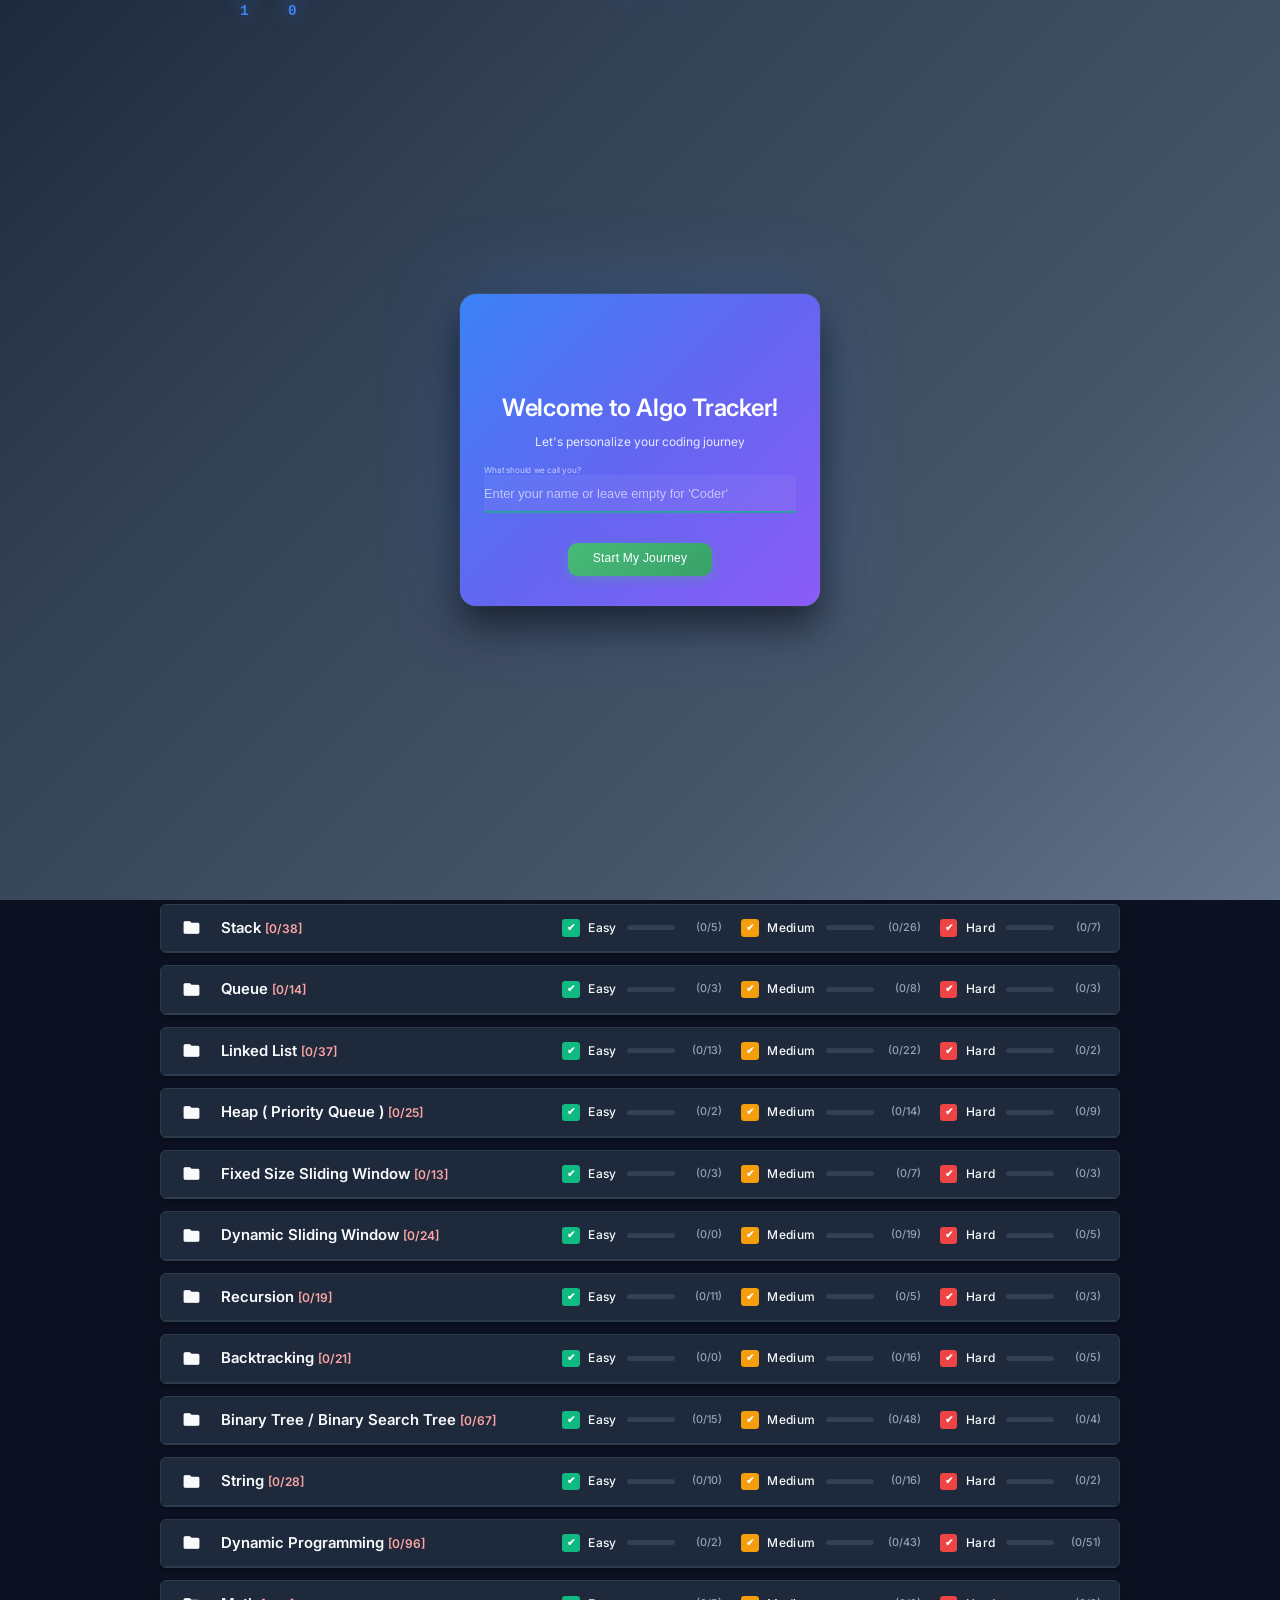
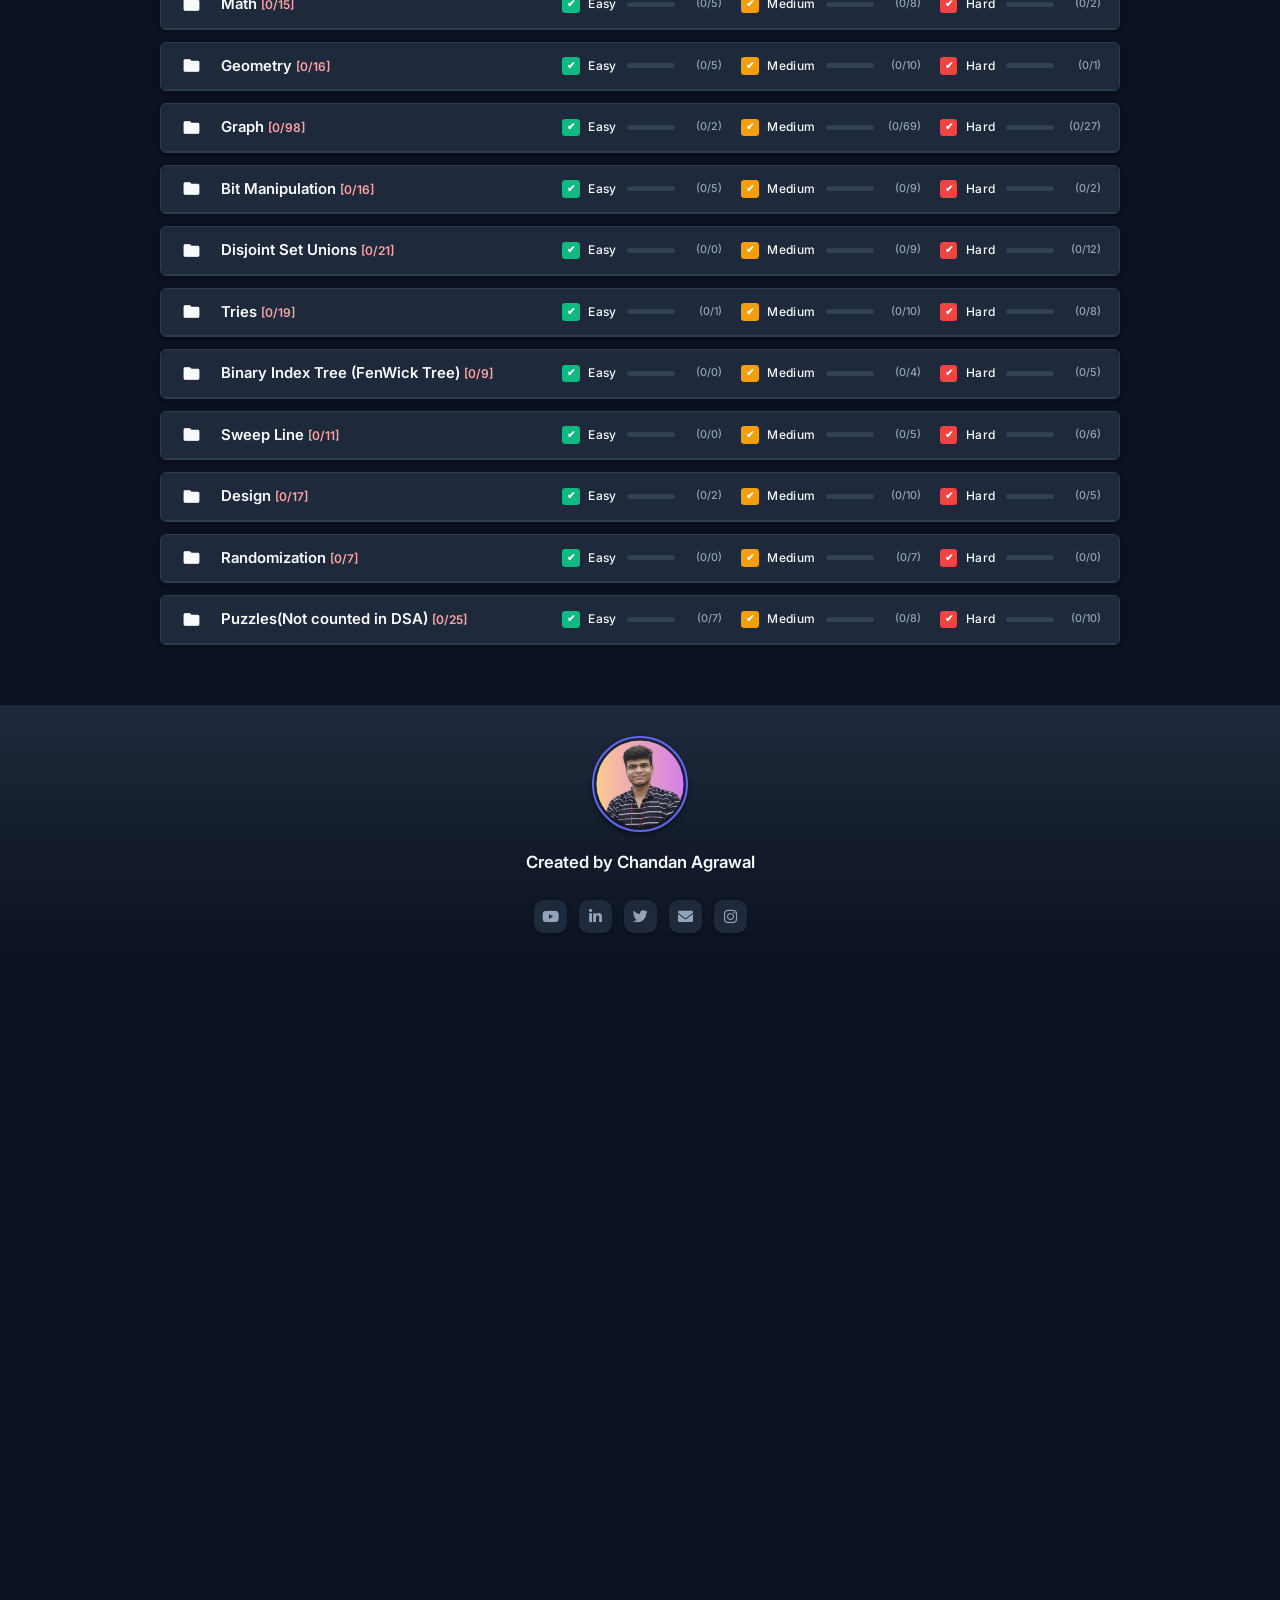
==== commit e54227a1: "Added Filter by option in HTML" ====
--- a/index.html
+++ b/index.html
@@ -264,6 +264,14 @@
                         <button class="filter-clear-btn" id="clearFilters">
                             <i class="material-icons">clear_all</i>
                             <span>Clear</span>
+                        </button>
+                    </div>
+                    <div class="filter-row">
+                      <label>Special:</label>
+                        <button class="filter-toggle filter-special favourite" data-filter="special" data-value="favourite">
+                          <span class="checkbox-custom"></span>
+                          <i class="material-icons">star</i>
+                          <span>Favourite</span>
                         </button>
                     </div>
                 </div>
--- a/styles.css
+++ b/styles.css
@@ -35,6 +35,8 @@
     --medium-color: #F59E0B;
     --hard-color: #EF4444;
     
+    /* --resource-color: #cd78dd; Purple for Resource (visual only) */
+    
     /* UI Elements - Light Mode Default */
     --background: var(--background-light);
     --surface: var(--surface-light);
@@ -1557,6 +1559,7 @@
 .filter-toggle.difficulty-badge.easy,
 .filter-toggle.difficulty-badge.medium,
 .filter-toggle.difficulty-badge.hard,
+/* .filter-toggle.difficulty-badge.resource, */
 .filter-toggle.status-badge.completed,
 .filter-toggle.status-badge.incomplete {
     background: var(--card-bg) !important;
@@ -1565,6 +1568,7 @@
 .filter-toggle.difficulty-badge.easy:hover:not(.active),
 .filter-toggle.difficulty-badge.medium:hover:not(.active),
 .filter-toggle.difficulty-badge.hard:hover:not(.active),
+/* .filter-toggle.difficulty-badge.resource:hover:not(.active), */
 .filter-toggle.status-badge.completed:hover:not(.active),
 .filter-toggle.status-badge.incomplete:hover:not(.active) {
     background: var(--surface-hover) !important;
@@ -1599,6 +1603,12 @@
     background: rgba(239, 68, 68, 0.1);
     color: var(--hard-color);
 }
+
+/* .difficulty-badge.resource {
+    background: rgba(156, 39, 176, 0.08);
+    color: var(--resource-color);
+} */
+
 
 .status-badge.completed {
     background: rgba(34, 197, 94, 0.1);
@@ -1822,6 +1832,7 @@
 body.dark-mode .filter-toggle.difficulty-badge.easy,
 body.dark-mode .filter-toggle.difficulty-badge.medium,
 body.dark-mode .filter-toggle.difficulty-badge.hard,
+/* body.dark-mode .filter-toggle.difficulty-badge.resource, */
 body.dark-mode .filter-toggle.status-badge.completed,
 body.dark-mode .filter-toggle.status-badge.incomplete {
     background: var(--card-bg) !important;
@@ -1830,6 +1841,7 @@
 body.dark-mode .filter-toggle.difficulty-badge.easy:hover:not(.active),
 body.dark-mode .filter-toggle.difficulty-badge.medium:hover:not(.active),
 body.dark-mode .filter-toggle.difficulty-badge.hard:hover:not(.active),
+/* body.dark-mode .filter-toggle.difficulty-badge.resource:hover:not(.active), */
 body.dark-mode .filter-toggle.status-badge.completed:hover:not(.active),
 body.dark-mode .filter-toggle.status-badge.incomplete:hover:not(.active) {
     background: #2D3748 !important;
@@ -1870,6 +1882,9 @@
 body.dark-mode .difficulty-badge.hard {
     background: rgba(239, 68, 68, 0.2) !important;
 }
+/* body.dark-mode .difficulty-badge.resource {
+    background: rgba(78, 38, 180, 0.674) !important;
+} */
 
 body.dark-mode .status-badge.completed {
     background: rgba(34, 197, 94, 0.2) !important;
@@ -2112,6 +2127,10 @@
 tr.hard {
     background-color: rgba(239, 68, 68, 0.05) !important;
 }
+/* tr.resource {
+  background-color: rgba(156, 39, 176, 0.05) !important;
+} */
+
 
 tr.easy:hover {
     background-color: rgba(16, 185, 129, 0.1) !important;
@@ -2168,6 +2187,20 @@
     height: fit-content;
 }
 
+/* tr.resource a {
+    color: white;
+    background-color: rgba(174, 77, 195, 0.9);
+    padding: 6px 12px;
+    border-radius: 6px;
+    text-decoration: none;
+    transition: all 0.2s ease;
+    display: inline-flex;
+    align-items: center;
+    justify-content: center;
+    min-width: 90px;
+    height: fit-content;
+} */
+
 tr.easy a:hover {
     background-color: var(--easy-color);
     transform: translateY(-1px);
@@ -2185,6 +2218,12 @@
     transform: translateY(-1px);
     box-shadow: var(--shadow-sm);
 }
+/* 
+tr.resource a:hover {
+    background-color: var(--resource-color);
+    transform: translateY(-1px);
+    box-shadow: var(--shadow-sm);
+} */
 
 /* Problem Links - Dark Mode */
 body.dark-mode tr.easy a {
@@ -2201,6 +2240,11 @@
     background-color: rgba(239, 68, 68, 0.8);
     color: white;
 }
+
+/* body.dark-mode tr.resource a {
+    background-color: rgba(174, 77, 195, 0.8);
+    color: white;
+} */
 
 /* Center align specific columns */
 td:nth-child(2), /* Solution column */
@@ -3987,6 +4031,7 @@
   .solution-link .github-icon {
     font-size: 1.2rem;
     display: flex;
+    flex-direction: column;
     align-items: center;
     justify-content: center;
   }
@@ -5338,8 +5383,8 @@
 .problem-table th {
     text-align: center !important;
     padding: 16px 4px !important;
-    font-weight: 500 !important;
-    color: #94a3b8 !important; /* Subtle gray color */
+    font-weight: 600 !important;
+    color: #13154e !important; /* Subtle gray color */
     font-size: 1rem !important; /* Slightly larger header text */
     letter-spacing: 0.5px !important;
     border-bottom: 2px solid #e2e8f0 !important; /* Subtle border */
@@ -5446,7 +5491,7 @@
 
 /* Notes and Done icons */
 .notes-icon, .done-icon {
-    font-size: 1.3rem !important; /* Slightly larger icons */
+    font-size: 1.4rem !important; /* Slightly larger icons */
 }
 
 /* Problem Links - Light Mode with adjusted opacity */
@@ -7536,3 +7581,281 @@
 
 
 
+/* Sortable table header styles */
+.problem-table thead tr {
+  cursor: pointer;
+  user-select: none;
+  transition: background-color 0.2s ease;
+}
+
+.problem-table thead tr:hover {
+  background-color: rgba(139, 92, 246, 0.1);
+}
+
+.problem-table thead tr.sorted-unsolved::after {
+  content: ' ↓';
+  color: var(--primary);
+  font-weight: bold;
+  margin-left: 5px;
+}
+
+.problem-table thead tr.sorted-default::after {
+  content: ' ↑';
+  color: var(--text-secondary);
+  font-weight: bold;
+  margin-left: 5px;
+}
+/* Sortable table header indicator */
+.problem-table thead tr {
+  position: relative;
+}
+
+/* Sort indicator arrows - always visible */
+.sort-indicator {
+  position: absolute;
+  left: 8px; /* Position on the left side */
+  top: 50%;
+  transform: translateY(-50%);
+  pointer-events: none;
+  display: inline-flex;
+  align-items: center;
+  justify-content: center;
+}
+
+.sort-icon {
+  font-size: 18px !important;
+  opacity: 0.8 !important;
+  color: var(--text-secondary) !important;
+  transition: all 0.2s ease;
+  font-family: Arial, sans-serif !important; /* Use Arial for arrows */
+}
+
+/* Hover state */
+.problem-table thead tr:hover .sort-icon {
+  opacity: 0.7;
+}
+
+/* Active states */
+.problem-table thead tr.sorted-unsolved .sort-icon,
+.problem-table thead tr.sorted-default .sort-icon {
+  opacity: 1 !important;
+  color: var(--primary) !important;
+}
+
+/* Make sure the last th has room for the icon */
+.problem-table th:first-child {
+  position: relative !important;
+  padding-left: 35px !important; /* Make room for the icon on the left */
+}
+
+.problem-table thead tr:hover .sort-indicator {
+  opacity: 1;
+}
+
+/* Arrow styles */
+.sort-arrow {
+  width: 0;
+  height: 0;
+  border-left: 5px solid transparent;
+  border-right: 5px solid transparent;
+  transition: opacity 0.2s ease;
+}
+
+.sort-arrow.up {
+  border-bottom: 5px solid var(--text-secondary);
+  opacity: 0.5;
+}
+
+.sort-arrow.down {
+  border-top: 5px solid var(--text-secondary);
+  opacity: 0.5;
+}
+
+/* Active state styling */
+.problem-table thead tr.sorted-unsolved .sort-arrow.down {
+  border-top-color: var(--primary);
+  opacity: 1;
+}
+
+.problem-table thead tr.sorted-default .sort-arrow.up {
+  border-bottom-color: var(--primary);
+  opacity: 1;
+}
+
+/* Dark mode support */
+.dark-mode .sort-arrow.up {
+  border-bottom-color: var(--text-secondary);
+}
+
+.dark-mode .sort-arrow.down {
+  border-top-color: var(--text-secondary);
+}
+
+.dark-mode .problem-table thead tr.sorted-unsolved .sort-arrow.down {
+  border-top-color: var(--primary);
+}
+
+.dark-mode .problem-table thead tr.sorted-default .sort-arrow.up {
+  border-bottom-color: var(--primary);
+}
+
+body.dark-mode .problem-table thead tr:hover .sort-icon {
+  opacity: 1 !important;
+}
+/* Mobile responsiveness */
+@media (max-width: 768px) {
+  .sort-indicator {
+    left: 5px !important; /* Changed from right: 5px to left: 5px */
+  }
+  
+  /* Adjust padding for mobile to accommodate the icon */
+  .problem-table th:first-child {
+    padding-left: 30px !important; /* Slightly less padding on mobile */
+  }
+  
+  .sort-arrow {
+    border-left-width: 4px;
+    border-right-width: 4px;
+  }
+  
+  .sort-arrow.up {
+    border-bottom-width: 4px;
+  }
+  
+  .sort-arrow.down {
+    border-top-width: 4px;
+  }
+}
+
+
+
+/* Inline Favorite Star Icon */
+.inline-favorite-star {
+    display: inline-flex;
+    align-items: center;
+    justify-content: center;
+    margin-left: 8px;
+    font-size: 1.5rem !important;
+    cursor: pointer;
+    color: #ccc;
+    transition: all 0.2s ease;
+    user-select: none;
+    opacity: 0;
+    vertical-align: middle;
+}
+
+/* Show star on row hover */
+.problem-table tr:hover .inline-favorite-star {
+    opacity: 1;
+}
+
+/* Keep star visible if favorited */
+.inline-favorite-star[data-favorited="true"] {
+    opacity: 1;
+    color: #FFC107;
+}
+
+/* Star hover effect */
+.inline-favorite-star:hover {
+    color: #FFC107;
+    transform: scale(1.2);
+}
+
+/* Ensure the star doesn't break the link layout */
+.problem-table td:first-child a {
+    display: inline-flex !important;
+    align-items: center !important;
+    max-width: calc(100% - 30px) !important; /* Leave space for star */
+}
+
+/* Animation for star toggle */
+@keyframes starToggle {
+    0% {
+        transform: scale(1) rotate(0deg);
+    }
+    50% {
+        transform: scale(1.3) rotate(180deg);
+    }
+    100% {
+        transform: scale(1) rotate(360deg);
+    }
+}
+
+.inline-favorite-star.animating {
+    animation: starToggle 0.4s ease-out;
+}
+
+/* Dark mode support */
+body.dark-mode .inline-favorite-star {
+    color: #666;
+}
+
+body.dark-mode .inline-favorite-star[data-favorited="true"] {
+    color: #FFC107;
+}
+
+/* Mobile adjustments */
+@media (max-width: 768px) {
+    .inline-favorite-star {
+        font-size: 1rem !important;
+        margin-left: 6px;
+    }
+    
+    /* Always show star on mobile since hover doesn't work well */
+    .inline-favorite-star {
+        opacity: 0.5;
+    }
+    
+    .inline-favorite-star[data-favorited="true"] {
+        opacity: 1;
+    }
+}
+
+
+/* Restore original column widths without star column */
+.problem-table th:nth-child(1),
+.problem-table td:nth-child(1) {
+    width: 55% !important; /* Restored to original */
+}
+
+/* Special filter styles for Favourite */
+/* Special filter styles for Favourite */
+.filter-toggle.filter-special {
+    background: var(--surface) !important;
+    color: var(--text-primary) !important;
+    border: 1px solid var(--card-border) !important;
+}
+
+.filter-toggle.filter-special:hover:not(.active) {
+    background: var(--surface-hover) !important;
+    color: var(--text-primary) !important;
+}
+
+.filter-toggle.filter-special.active {
+    background: #FF9800 !important;  /* Same orange for both modes */
+    color: white !important;
+    border-color: #FF9800 !important;
+}
+
+.filter-toggle.filter-special i {
+    font-size: 1.1rem;
+    margin-right: 0.25rem;
+}
+
+/* Dark mode specific for favourite filter */
+body.dark-mode .filter-toggle.filter-special {
+    background: var(--surface-dark) !important;
+    color: var(--text-secondary) !important;
+    border-color: var(--card-border) !important;
+}
+
+body.dark-mode .filter-toggle.filter-special:hover:not(.active) {
+    background: var(--surface-dark-hover) !important;
+}
+
+/* Dark mode active state - same orange as light mode */
+body.dark-mode .filter-toggle.filter-special.active {
+    background: #FF9800 !important;
+    color: white !important;
+    border-color: #FF9800 !important;
+}
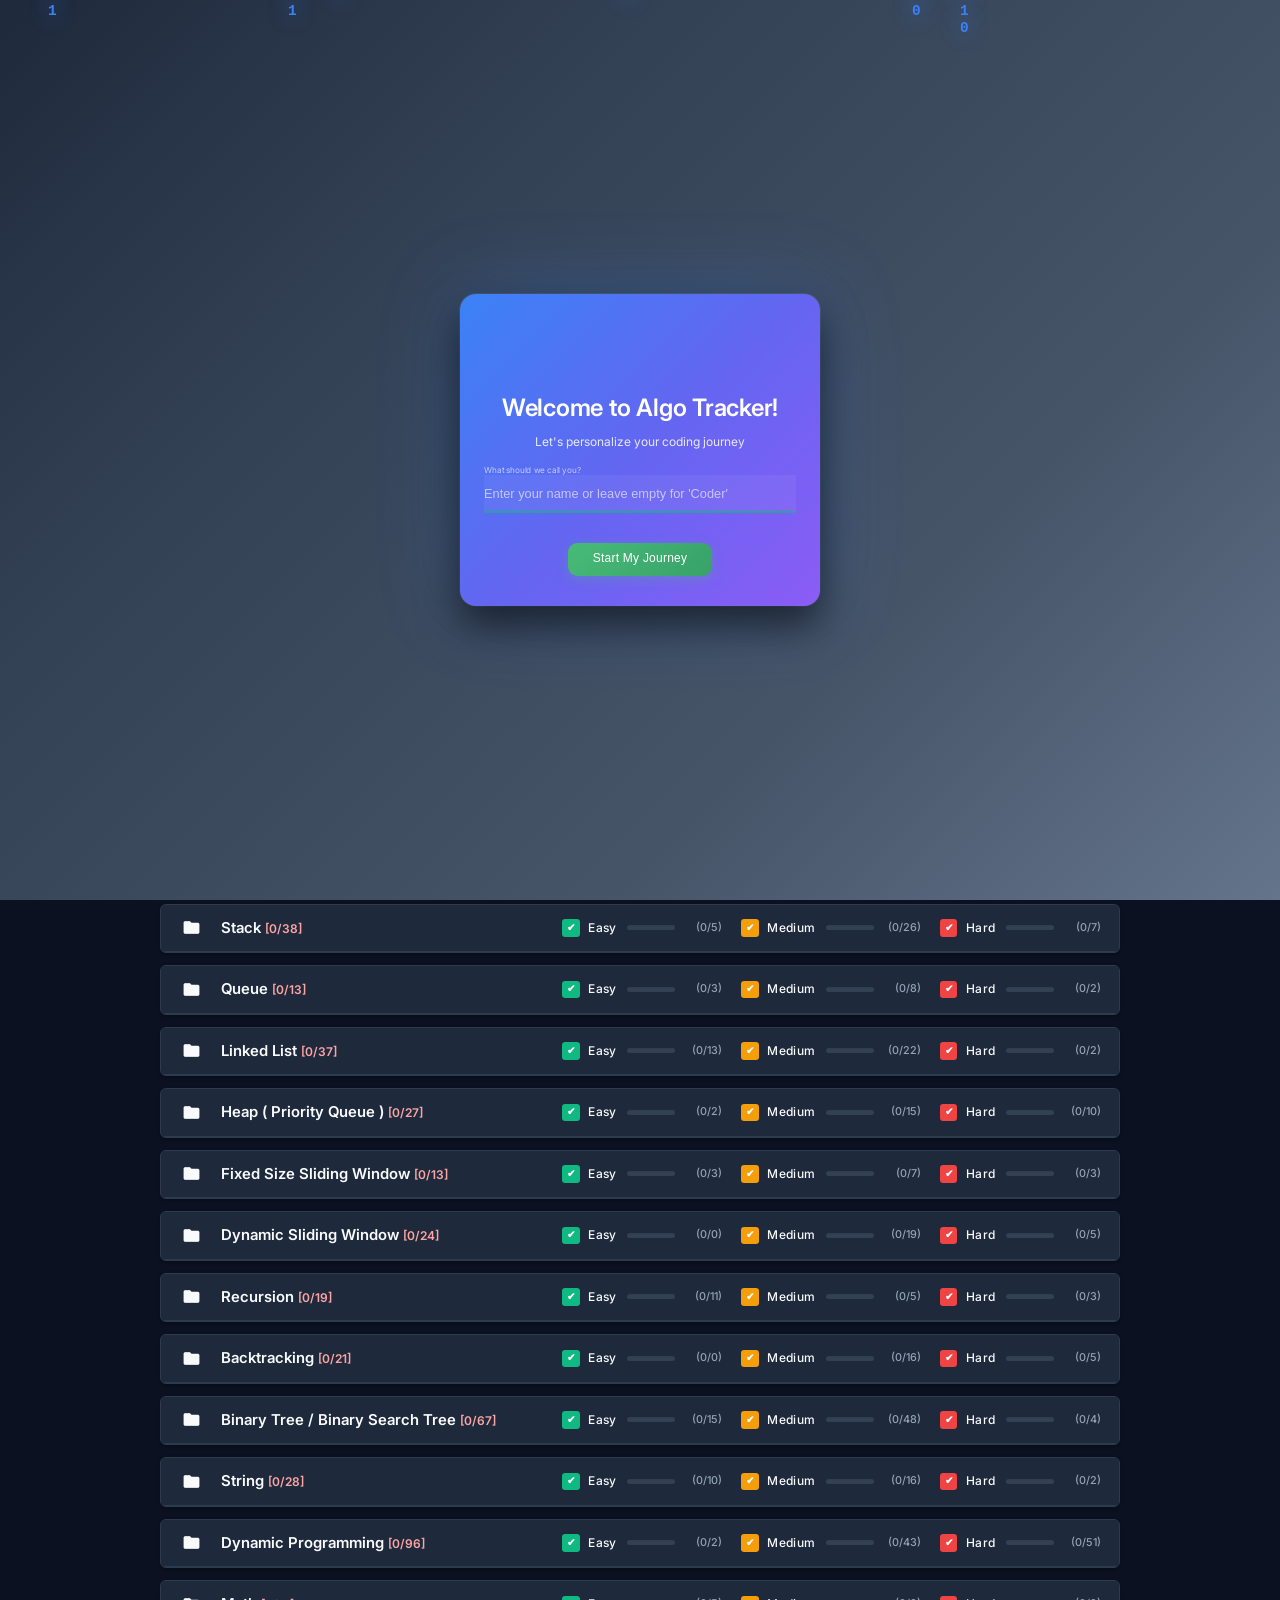
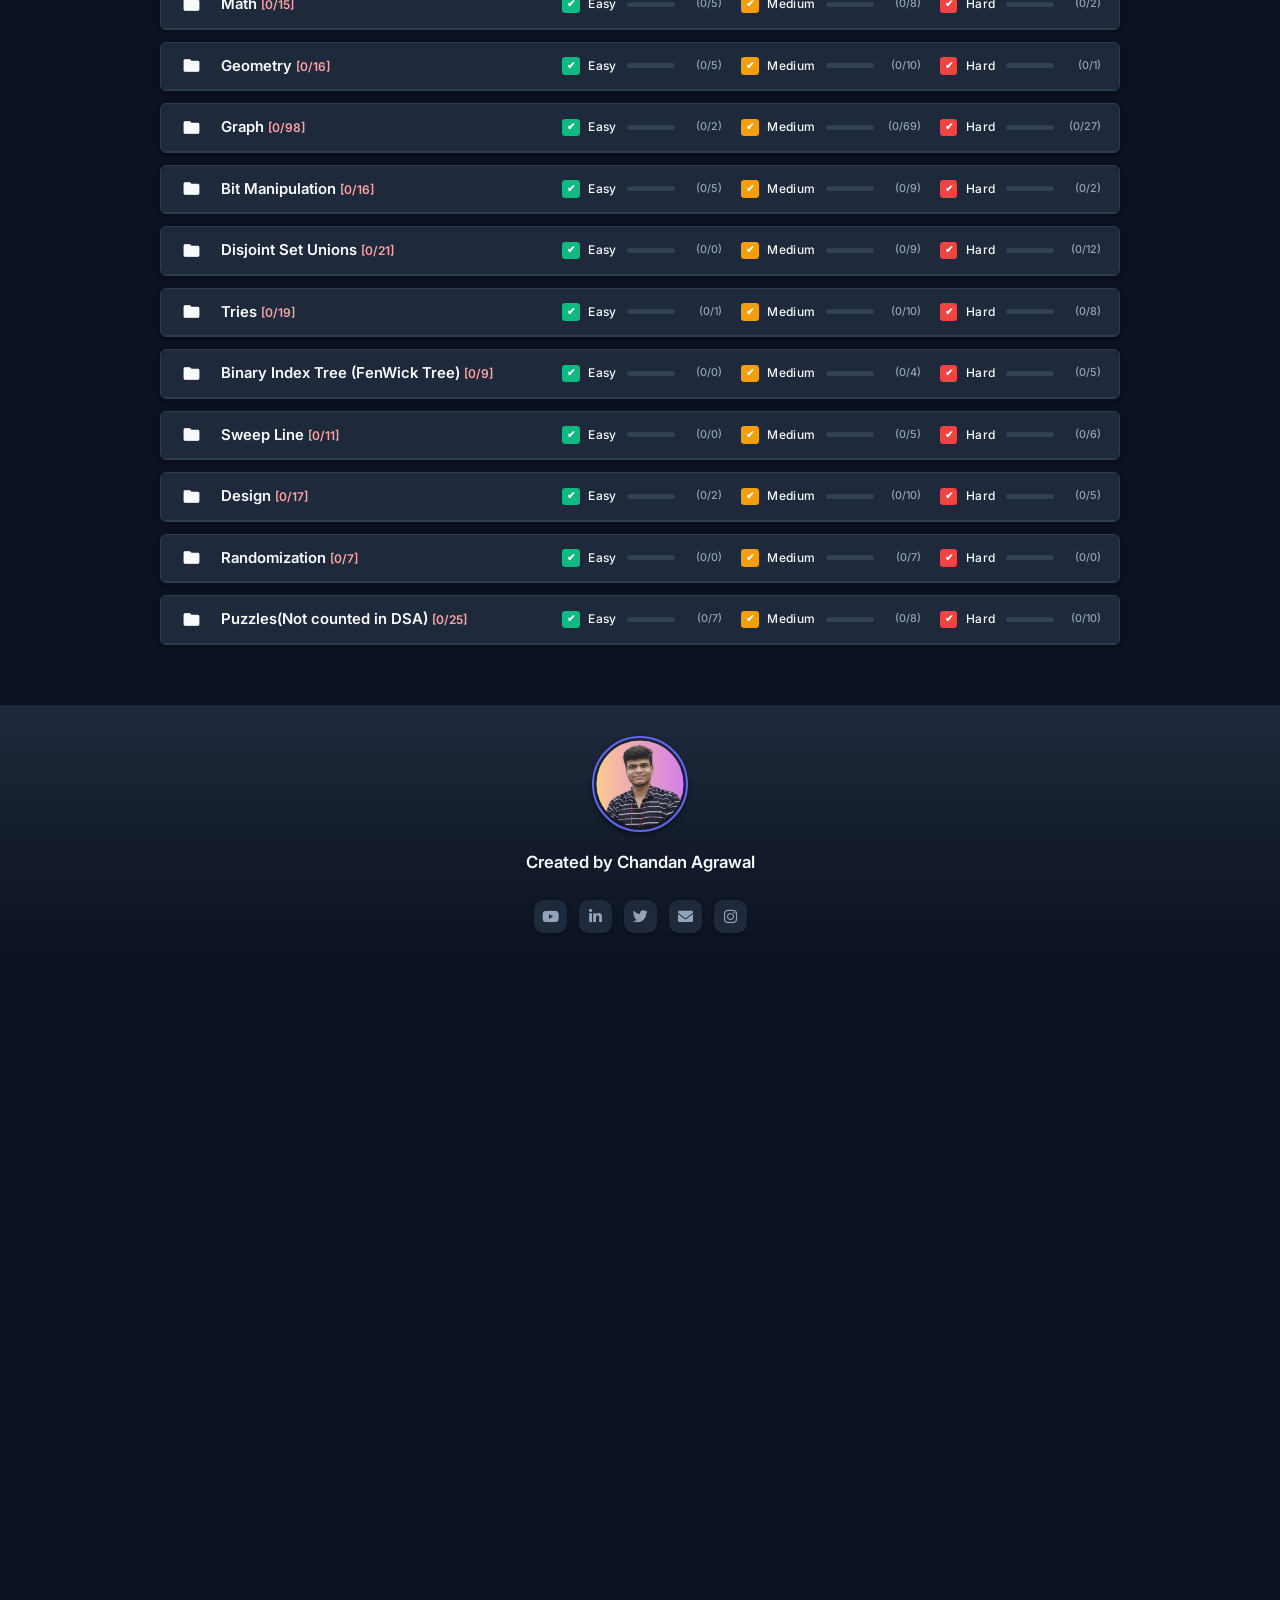
==== commit 73e4d64c: "Removed Notes Functionality" ====
--- a/index.html
+++ b/index.html
@@ -255,23 +255,27 @@
                         </button>
                     </div>
                     <div class="filter-row">
-                        <button class="filter-toggle" data-value="completed" id="filter-completed">
-                            <span class="status-badge completed">Done</span>
-                        </button>
-                        <button class="filter-toggle" data-value="incomplete" id="filter-incomplete">
-                            <span class="status-badge incomplete">Todo</span>
-                        </button>
-                        <button class="filter-clear-btn" id="clearFilters">
-                            <i class="material-icons">clear_all</i>
-                            <span>Clear</span>
-                        </button>
-                    </div>
-                    <div class="filter-row">
-                      <label>Special:</label>
                         <button class="filter-toggle filter-special favourite" data-filter="special" data-value="favourite">
                           <span class="checkbox-custom"></span>
                           <i class="material-icons">star</i>
                           <span>Favourite</span>
+                        </button>
+                        <button class="filter-toggle filter-special mustdo" data-filter="special" data-value="mustdo">
+                          <span class="checkbox-custom"></span>
+                            <span class="filter-emoji">🎯</span>
+                          <span>Must Do</span>
+                        </button>
+                    </div>
+                    <div class="filter-row">
+                        <button class="filter-toggle" data-value="completed" id="filter-completed">
+                            <span class="status-badge completed">Done</span>
+                        </button>
+                        <button class="filter-toggle" data-value="incomplete" id="filter-incomplete">
+                            <span class="status-badge incomplete">Todo</span>
+                        </button>
+                        <button class="filter-clear-btn" id="clearFilters">
+                            <i class="material-icons">clear_all</i>
+                            <span>Clear</span>
                         </button>
                     </div>
                 </div>
@@ -339,22 +343,6 @@
         </div>
     </div>
 </footer>
-
-  <!-- Notes Modal -->
-  <div id="notesModal" class="notes-modal">
-    <div class="modal-content">
-      <div class="modal-header">
-        <h2 id="notesModalTitle">Problem Notes</h2>
-      </div>
-      <div class="modal-body">
-        <textarea id="notesModalTextarea" placeholder="Write your notes here..."></textarea>
-      </div>
-      <div class="modal-footer">
-        <button onclick="saveNotesModal()" class="btn-save btn">Save</button>
-        <button onclick="closeNotesModal()" class="btn-close btn">Close</button>
-      </div>
-    </div>
-  </div>
 
   <!-- Reset Confirmation Banner -->
   <div id="resetConfirmationBanner" class="reset-confirmation-banner">
--- a/styles.css
+++ b/styles.css
@@ -2470,89 +2470,6 @@
     overflow: visible !important;
 }
 
-/* Notes Modal */
-.notes-modal {
-    position: fixed;
-    top: 0;
-    left: 0;
-    width: 100%;
-    height: 100%;
-    background: rgba(0, 0, 0, 0.5);
-    display: none;
-    justify-content: center;
-    align-items: center;
-    z-index: 1000;
-}
-
-.notes-modal.active {
-    display: flex;
-}
-
-.notes-modal .modal-content {
-    background: var(--surface);
-    border-radius: 1rem;
-    width: 90%;
-    max-width: 500px;
-    box-shadow: var(--shadow-lg);
-}
-
-.notes-modal .modal-header {
-    background: var(--primary-color);
-    color: white;
-    padding: 1rem 1.5rem;
-    border-radius: 1rem 1rem 0 0;
-}
-
-.notes-modal .modal-header h2 {
-    margin: 0;
-    font-size: 1.25rem;
-    font-weight: 600;
-}
-
-.notes-modal .modal-body {
-    padding: 1.5rem;
-}
-
-.notes-modal textarea {
-    width: 100%;
-    min-height: 150px;
-    padding: 0.75rem;
-    background: var(--input-bg);
-    color: var(--text-primary);
-    border: 1px solid var(--card-border);
-    border-radius: 0.5rem;
-    resize: vertical;
-}
-
-.notes-modal textarea:focus {
-    outline: none;
-    border-color: var(--primary-color);
-}
-
-.notes-modal .modal-footer {
-    display: flex;
-    justify-content: flex-end;
-    gap: 1rem;
-    padding: 1rem 1.5rem;
-    border-top: 1px solid var(--card-border);
-}
-
-/* Notes Icon */
-.notes-icon {
-    cursor: pointer;
-    color: var(--text-secondary);
-    transition: all 0.2s;
-}
-
-.notes-icon:hover {
-    color: var(--primary-color);
-    transform: scale(1.1);
-}
-
-/* Add this new style for notes icon when notes exist */
-.notes-icon[data-has-notes="true"] {
-    color: var(--success);
-}
 
 /* Enhanced Footer */
 .footer {
@@ -3613,7 +3530,6 @@
 .nav,
 .rect-chart-container,
 .collapsible,
-.notes-modal .modal-content,
 table,
 th,
 td {
@@ -3924,26 +3840,6 @@
     background-color: #ff0000;
   }
 
-  /* Mobile icons styling */
-  .notes-icon, .done-icon {
-    font-size: 1.1rem;
-    cursor: pointer;
-  }
-
-  .notes-icon {
-    color: var(--text-secondary);
-    transition: all 0.2s;
-  }
-
-  .notes-icon:hover {
-    color: var(--primary-color);
-    transform: scale(1.1);
-  }
-
-  .notes-icon[data-has-notes="true"] {
-    color: var(--success);
-  }
-
   .done-icon {
     color: var(--text-secondary);
   }
@@ -4036,9 +3932,6 @@
     justify-content: center;
   }
 
-  .notes-icon, .done-icon {
-    font-size: 1rem;
-  }
 
   /* Adjust column widths for very small screens */
   .problem-table td:nth-child(1) {
@@ -4187,7 +4080,6 @@
     /* Improve touch targets for iPad */
     .solution-link,
     .youtube-link,
-    .notes-icon,
     .done-icon {
         min-width: 44px;
         min-height: 44px;
@@ -5490,7 +5382,7 @@
 }
 
 /* Notes and Done icons */
-.notes-icon, .done-icon {
+.done-icon {
     font-size: 1.4rem !important; /* Slightly larger icons */
 }
 
@@ -7592,14 +7484,14 @@
   background-color: rgba(139, 92, 246, 0.1);
 }
 
-.problem-table thead tr.sorted-unsolved::after {
+.problem-table thead tr.sorted-unsolved th:first-child::after {
   content: ' ↓';
   color: var(--primary);
   font-weight: bold;
   margin-left: 5px;
 }
 
-.problem-table thead tr.sorted-default::after {
+.problem-table thead tr.sorted-default th:first-child::after {
   content: ' ↑';
   color: var(--text-secondary);
   font-weight: bold;
@@ -7645,6 +7537,7 @@
 /* Make sure the last th has room for the icon */
 .problem-table th:first-child {
   position: relative !important;
+    white-space: nowrap !important;
   padding-left: 35px !important; /* Make room for the icon on the left */
 }
 
@@ -7858,4 +7751,58 @@
     background: #FF9800 !important;
     color: white !important;
     border-color: #FF9800 !important;
+}
+/* Question cell layout */
+.question-cell {
+    position: relative;
+    display: inline-flex;
+    align-items: center;
+    gap: 8px;
+}
+/* Important/Must-Do Bullseye Emoji */
+.important-star {
+    position: absolute !important;
+    top: -12px !important;
+    left: -12px !important;
+    font-size: 24px !important; /* Emoji size */
+    transform: rotate(-10deg);
+    cursor: help;
+    /* Remove text-shadow since it's an emoji */
+    animation: none !important;
+    z-index: 10;
+    display: inline-block !important;
+}
+
+/* Hover effect */
+.important-star:hover {
+    transform: rotate(-10deg) scale(1.15);
+}
+
+/* Mobile adjustments */
+@media (max-width: 768px) {
+    .important-star {
+        top: -10px !important;
+        left: -10px !important;
+        font-size: 20px !important;
+    }
+}
+
+/* Style for filter emoji */
+.filter-emoji {
+    font-size: 18px;
+    margin-right: 4px;
+    display: inline-block;
+    vertical-align: middle;
+}
+
+/* Adjust spacing when active */
+.filter-toggle.filter-special.mustdo.active .filter-emoji {
+    margin-right: 6px;
+}
+
+/* Mobile adjustments */
+@media (max-width: 768px) {
+    .filter-emoji {
+        font-size: 16px;
+    }
 }
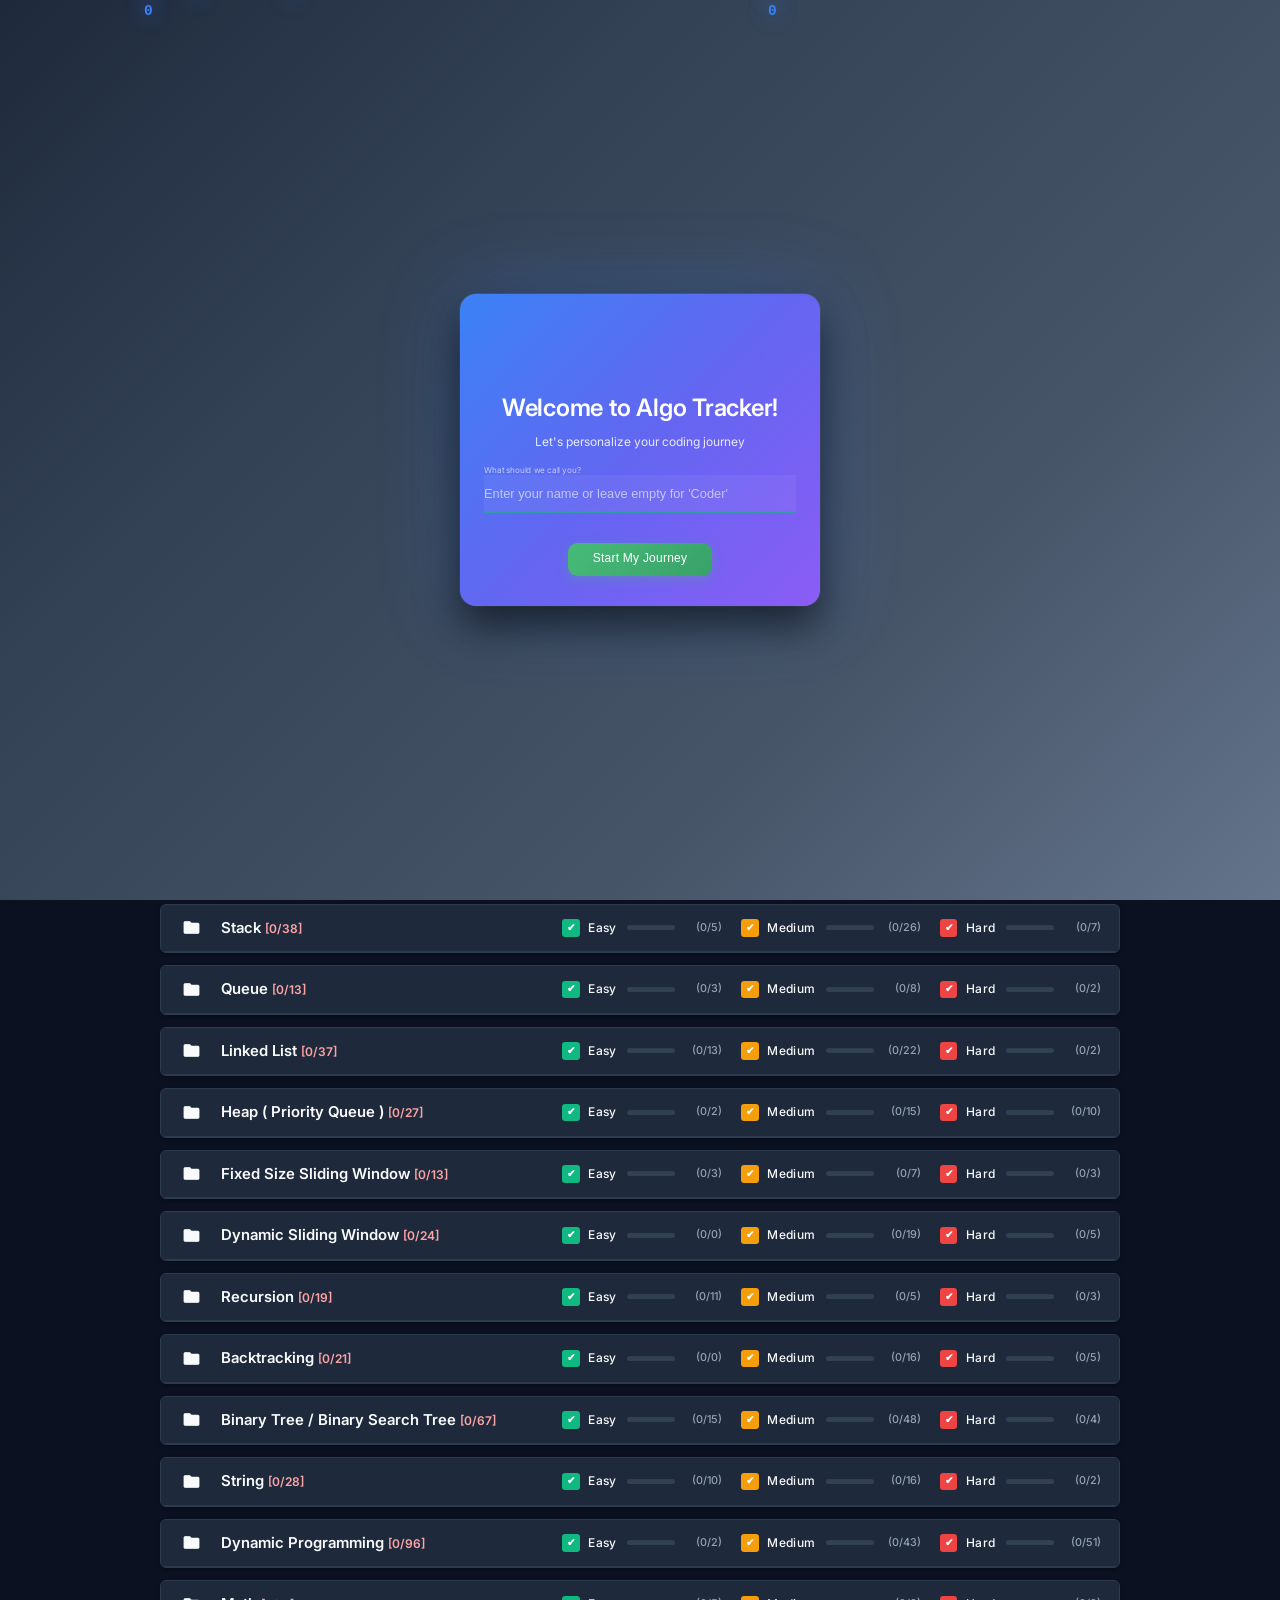
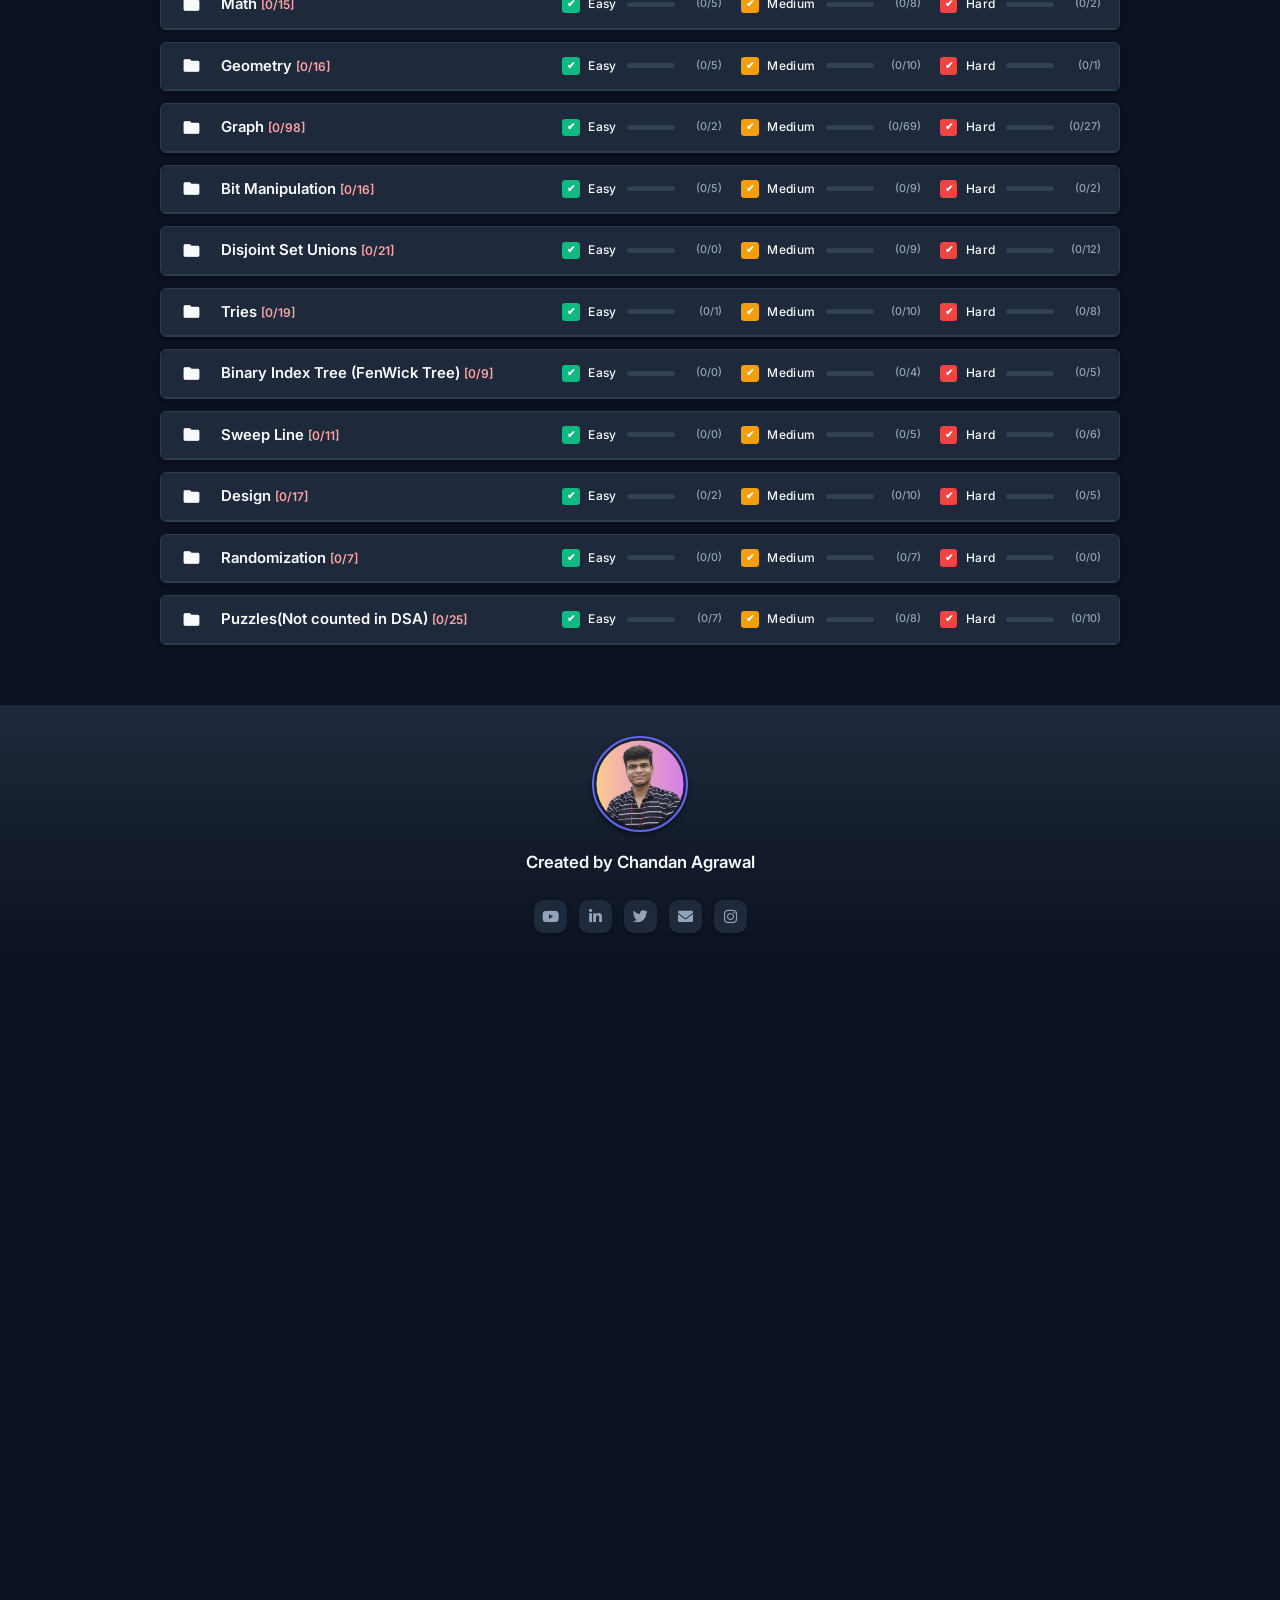
==== commit dfa53608: "Added throttle, debounce, and loadking skeleton" ====
--- a/index.html
+++ b/index.html
@@ -375,7 +375,7 @@
       <div class="welcome-body">
         <div class="input-field">
           <label for="userName">What should we call you?</label>
-          <input type="text" id="userName" placeholder="Enter your name or leave empty for 'Coder'" maxlength="50">
+          <input type="text" id="userName" placeholder="Enter your name or leave empty for 'Coder'" maxlength="50" autocomplete="name">
         </div>
       </div>
       <div class="welcome-footer">
@@ -401,7 +401,7 @@
       <div class="profile-body">
         <div class="input-field">
           <label for="profileUserName">Display Name</label>
-          <input type="text" id="profileUserName" placeholder="Enter your name" maxlength="50">
+          <input type="text" id="profileUserName" placeholder="Enter your name" maxlength="50" autocomplete="name">
         </div>
 
         <div class="input-field">
--- a/styles.css
+++ b/styles.css
@@ -341,8 +341,8 @@
     align-items: center;
     justify-content: center;
     padding: 0.5rem;
-    width: 54px;
-    height: 54px;
+    width: 54px !important; /* Fixed width */
+    height: 54px !important; /* Fixed height */
     background: var(--surface);
     color: var(--text-primary);
     border: 1px solid var(--card-border);
@@ -910,6 +910,142 @@
 
 
 }
+
+/* iPad 10th Gen - Portrait Mode (Show mobile layout) */
+@media (min-width: 820px) and (max-width: 834px) {
+    /* Show mobile menu */
+    .navbar-container {
+        padding: 0 1rem !important;
+    }
+
+    /* Hide desktop navigation */
+    .desktop-nav {
+        display: none !important;
+    }
+
+    /* Show mobile menu button */
+    .mobile-menu-btn {
+        display: flex !important;
+        width: 58px !important;
+        height: 58px !important;
+    }
+
+    /* Adjust controls for portrait */
+    .navbar-controls {
+        display: flex !important;
+        gap: 0.5rem !important;
+    }
+
+    .theme-toggle-btn {
+        width: 58px !important;
+        height: 58px !important;
+        display: flex !important;
+        opacity: 1 !important;
+        visibility: visible !important;
+        background: var(--surface) !important;
+        border: 2px solid var(--card-border) !important;
+        border-radius: 14px !important;
+    }
+
+    .theme-toggle-btn .theme-icon i {
+        font-size: 1.6rem !important;
+    }
+
+    .profile-btn {
+        width: 58px !important;
+        height: 58px !important;
+        display: flex !important;
+        opacity: 1 !important;
+        visibility: visible !important;
+    }
+
+    /* Brand adjustments */
+    .brand-icon {
+        width: 60px !important;
+        height: 60px !important;
+    }
+
+    .brand-title {
+        font-size: 1.8rem !important;
+    }
+}
+
+/* iPad 10th Gen - Landscape Mode */
+@media (min-width: 1024px) and (max-width: 1180px) {
+    .navbar-container {
+        padding: 0 1rem !important;
+    }
+
+    /* Show desktop navigation */
+    .desktop-nav {
+        display: flex !important;
+    }
+
+    .navbar-nav {
+        gap: 0.35rem !important;
+        padding: 0 0.35rem !important;
+    }
+
+    .nav-item {
+        padding: 0.85rem 1rem !important;
+        min-width: 85px !important;
+        height: 52px !important;
+    }
+
+    .nav-text {
+        font-size: 0.95rem !important;
+        white-space: nowrap !important;
+    }
+
+    /* Controls */
+    .navbar-controls {
+        display: flex !important;
+        gap: 0.5rem !important;
+        margin-left: 0.5rem !important;
+    }
+
+    /* Bigger buttons in landscape */
+    .theme-toggle-btn {
+        width: 56px !important;
+        height: 56px !important;
+        display: flex !important;
+        opacity: 1 !important;
+        visibility: visible !important;
+        background: var(--surface) !important;
+        border: 2px solid var(--card-border) !important;
+        border-radius: 14px !important;
+    }
+
+    .theme-toggle-btn .theme-icon i {
+        font-size: 1.6rem !important;
+    }
+
+    .profile-btn {
+        width: 56px !important;
+        height: 56px !important;
+        display: flex !important;
+        opacity: 1 !important;
+        visibility: visible !important;
+    }
+
+    /* Hide mobile menu in landscape */
+    .mobile-menu-btn {
+        display: none !important;
+    }
+}
+
+/* Specific override for 820px width */
+@media screen and (width: 820px) {
+    .desktop-nav {
+        display: flex !important;
+    }
+    
+    .mobile-menu-btn {
+        display: none !important;
+    }
+}
+
+
 
 /* ===== DARK MODE STYLES ===== */
 
@@ -1458,7 +1594,7 @@
     position: absolute;
     top: 100%;
     left: 0;
-    right: 0;
+    right: auto;
     background: var(--surface);
     border: 1px solid var(--card-border);
     border-radius: 8px;
@@ -2477,7 +2613,8 @@
     border-top: 1px solid rgba(99, 102, 241, 0.2);
     padding: 2.5rem 0;
     margin-top: 5rem;
-    position: relative;
+    min-height: 250px !important; /* Fixed minimum height */
+    position: relative !important;
     overflow: hidden;
 }
 
@@ -2510,6 +2647,7 @@
     flex-direction: column;
     align-items: center;
     gap: 1rem;
+    min-height: 150px !important;
 }
 
 .profile-image {
@@ -7805,4 +7943,150 @@
     .filter-emoji {
         font-size: 16px;
     }
+}
+
+/* Ensure table doesn't have extra spacing */
+.problem-table {
+  border-collapse: collapse !important;
+  border-spacing: 0 !important;
+}
+
+/* Row positioning */
+.problem-table tbody tr {
+  position: relative !important;
+}
+
+/* Green bar for completed problems */
+.problem-table tbody tr.solved td:first-child::before {
+  content: '' !important;
+  position: absolute !important;
+  left: 0 !important;
+  top: 50% !important;
+  transform: translateY(-50%) !important;
+  height: calc(100% - 23px) !important; /* Reduced height to match text */
+  width: 4px !important;
+  background-color: #22C55E !important;
+  border-radius: 0 2px 2px 0 !important;
+  box-shadow: 0 0 8px rgba(34, 197, 94, 0.4) !important;
+  z-index: 2 !important;
+}
+
+/* Ensure proper spacing for the bar */
+.problem-table td:first-child {
+  padding-left: 16px !important;
+  position: relative !important;
+}
+
+/* Dark mode support */
+body.dark-mode .problem-table tbody tr.solved td:first-child::before {
+  background-color: #22C55E !important;
+  box-shadow: 0 0 10px rgba(34, 197, 94, 0.5) !important;
+}
+
+@media (max-width: 768px) {
+  .problem-table tbody tr.solved td:first-child::before {
+    width: 3px !important;
+  }
+  
+  .problem-table td:first-child {
+    padding-left: 12px !important;
+  }
+}
+
+/* Fix for mobile table display */
+@media (max-width: 600px) {
+  .problem-table tbody tr.solved td:first-child::before {
+    width: 3px !important;
+  }
+}
+
+/* CRITICAL FIX: Override mobile difficulty border for solved rows */
+@media screen and (max-width: 600px) {
+  /* Remove the difficulty-based left border for ALL rows first */
+  .problem-table tr {
+    border-left: none !important;
+  }
+  
+  /* Add back a subtle left border for unsolved rows */
+  .problem-table tr:not(.solved) {
+    border-left: 3px solid transparent !important;
+  }
+  
+  /* Ensure green bar shows for solved rows */
+  .problem-table tbody tr.solved {
+    border-left: none !important;
+    position: relative !important;
+  }
+  
+  .problem-table tbody tr.solved td:first-child::before {
+    content: '' !important;
+    position: absolute !important;
+    left: 0 !important;
+    top: 50% !important;
+    transform: translateY(-50%) !important;
+    height: calc(100% - 23px) !important;
+    width: 3px !important;
+    background-color: #22C55E !important;
+    border-radius: 0 2px 2px 0 !important;
+    box-shadow: 0 0 8px rgba(34, 197, 94, 0.4) !important;
+    z-index: 10 !important;
+    display: block !important;
+  }
+}
+
+/* Skeleton loading styles */
+.skeleton-loading {
+  animation: pulse 1.5s infinite;
+}
+
+.skeleton-bar {
+  height: 24px;
+  background: linear-gradient(90deg, #e0e0e0 25%, #f0f0f0 50%, #e0e0e0 75%);
+  background-size: 200% 100%;
+  animation: loading 1.5s infinite;
+  border-radius: 8px;
+  margin: 20px 0;
+}
+
+
+.skeleton-text {
+  height: 20px;
+  background: linear-gradient(90deg, #e0e0e0 25%, #f0f0f0 50%, #e0e0e0 75%);
+  background-size: 200% 100%;
+  animation: loading 1.5s infinite;
+  border-radius: 4px;
+  margin: 10px 0;
+  width: 80%;
+}
+
+.skeleton-text.short {
+  width: 60%;
+}
+
+@keyframes loading {
+  0% {
+    background-position: 200% 0;
+  }
+  100% {
+    background-position: -200% 0;
+  }
+}
+
+@keyframes pulse {
+  0% {
+    opacity: 1;
+  }
+  50% {
+    opacity: 0.7;
+  }
+  100% {
+    opacity: 1;
+  }
+}
+
+/* Dark mode skeleton */
+.dark-mode .skeleton-bar,
+.dark-mode .skeleton-text {
+  background: linear-gradient(90deg, #374151 25%, #4b5563 50%, #374151 75%);
+  background-size: 200% 100%;
 }
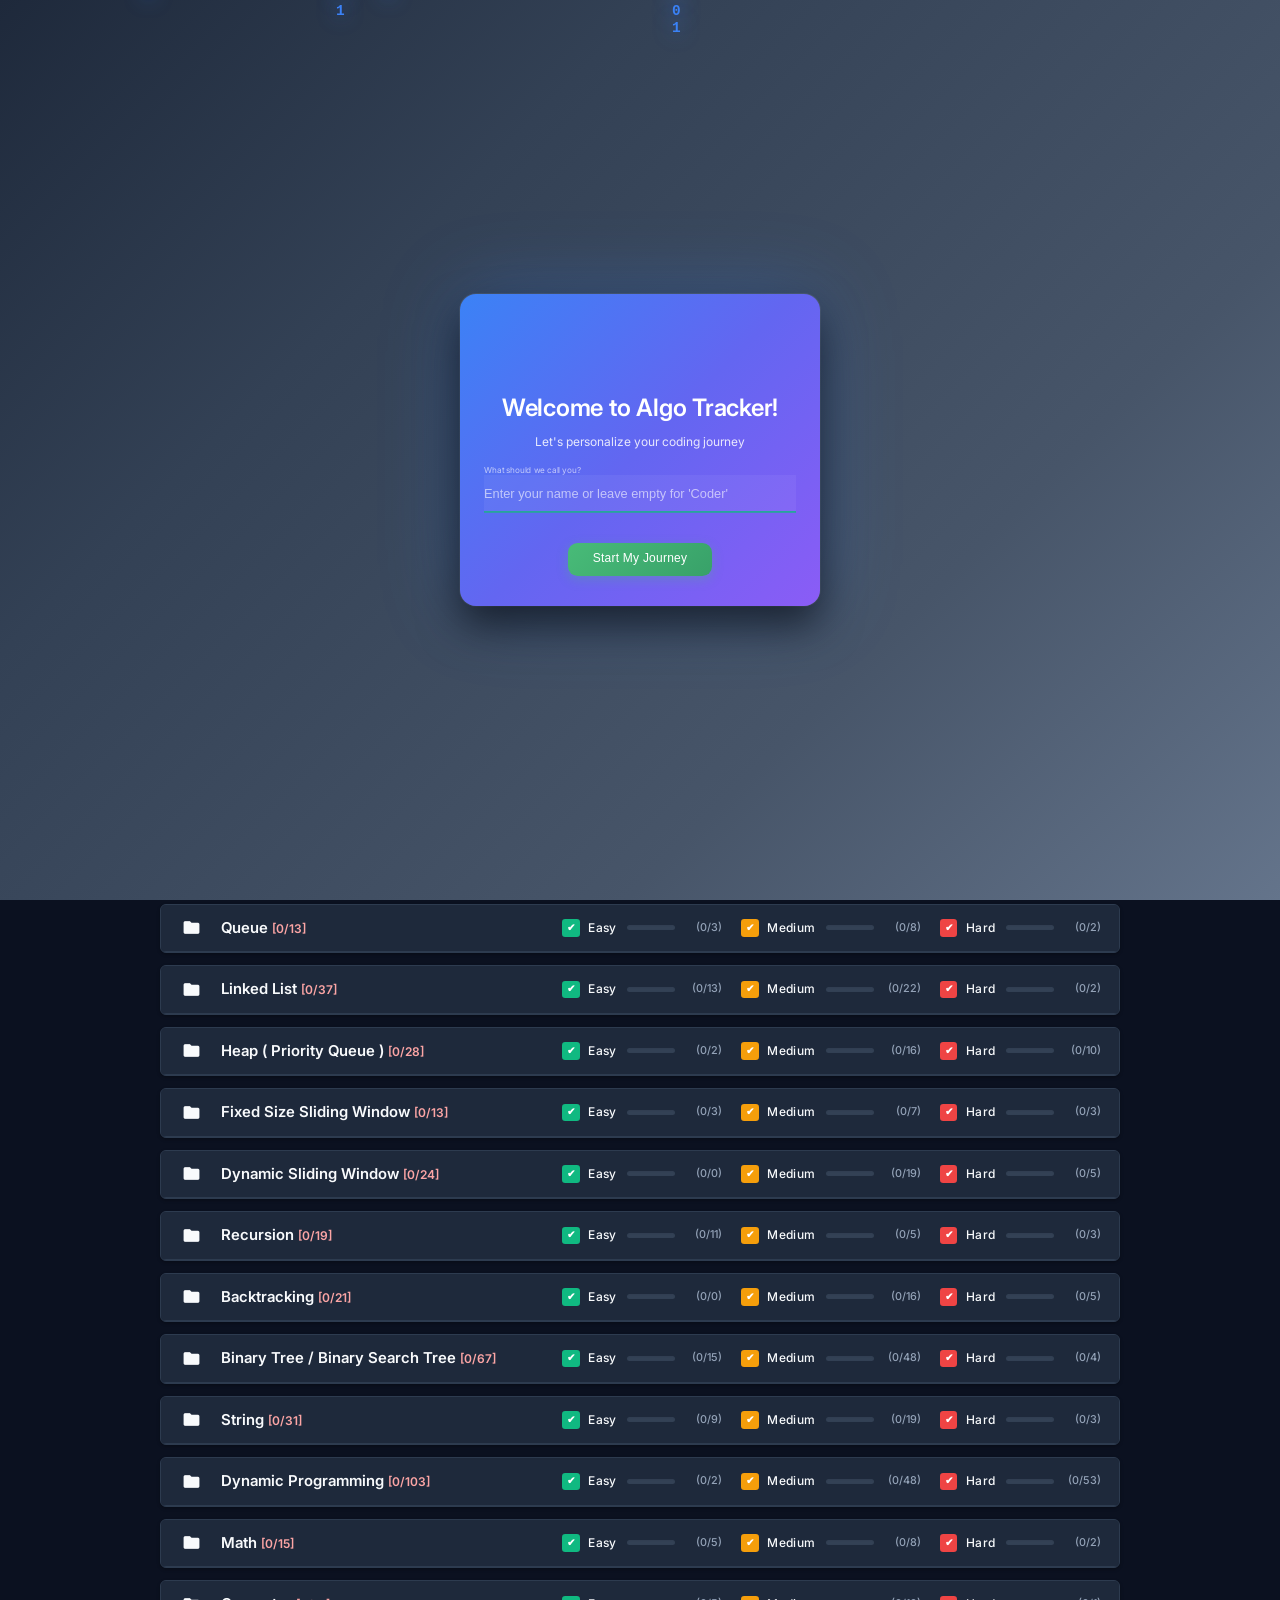
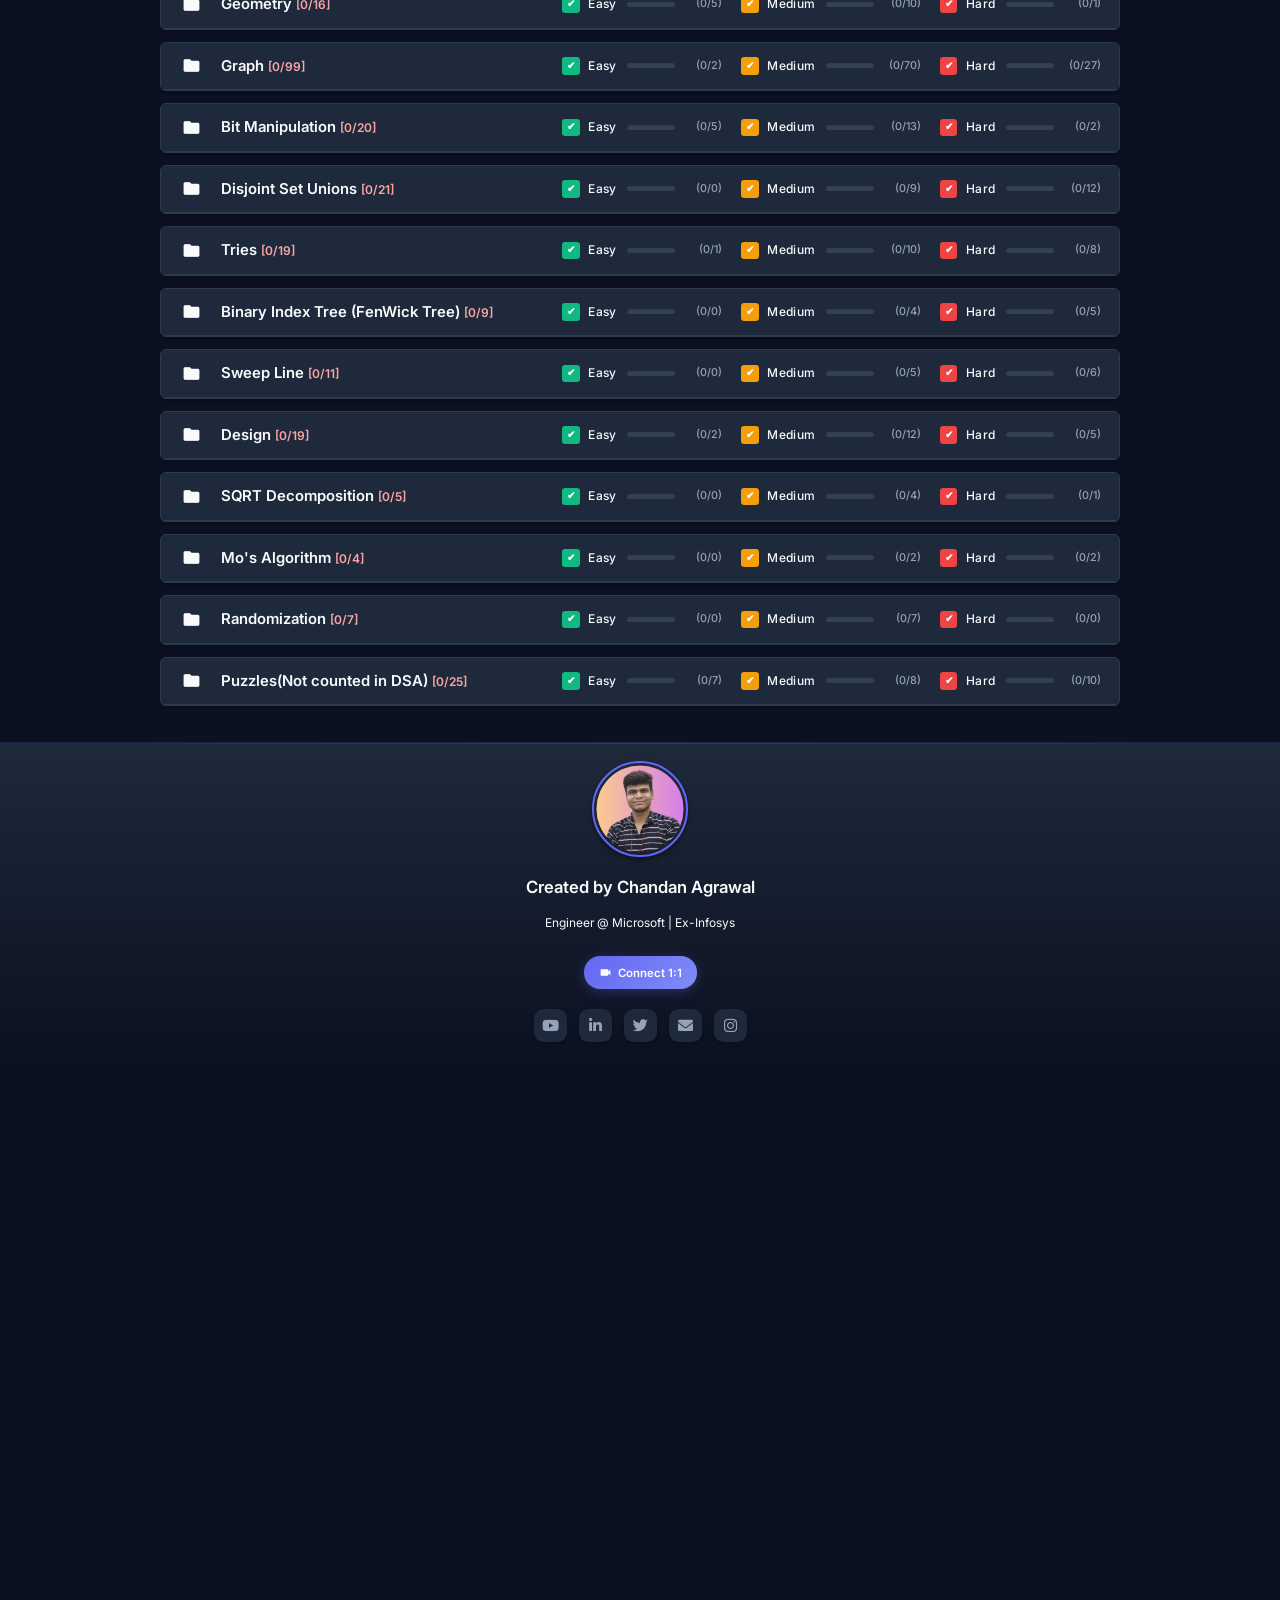
==== commit fe9c3f11: "Enhanced a footer a bit" ====
--- a/index.html
+++ b/index.html
@@ -319,7 +319,14 @@
             <a href="https://topmate.io/chag23/" target="_blank">
               <img src="chandanColred.jpeg" alt="Chandan Agrawal" class="profile-image">
             </a>
-            <p class="created-by">Created by Chandan Agrawal</p>
+            <div class="profile-info">
+                <p class="created-by">Created by Chandan Agrawal</p>
+                <p class="profile-title">Engineer @ Microsoft | Ex-Infosys</p>
+            </div>
+            <a href="https://topmate.io/chag23/" target="_blank" class="connect-button">
+                <i class="material-icons">videocam</i>
+                Connect 1:1
+            </a>
         </div>
         <div class="social-links">
             <!-- <a href="https://github.com/chandanXP" class="social-link" target="_blank" aria-label="GitHub">
--- a/styles.css
+++ b/styles.css
@@ -2611,9 +2611,9 @@
 .footer {
     background: linear-gradient(180deg, var(--surface) 0%, var(--background) 100%);
     border-top: 1px solid rgba(99, 102, 241, 0.2);
-    padding: 2.5rem 0;
-    margin-top: 5rem;
-    min-height: 250px !important; /* Fixed minimum height */
+    padding: 1.5rem 0;
+    margin-top: 3rem;
+    min-height: 150px !important; /* Fixed minimum height */
     position: relative !important;
     overflow: hidden;
 }
@@ -2631,6 +2631,33 @@
         rgba(99, 102, 241, 0) 100%);
 }
 
+
+.connect-button {
+    display: inline-flex;
+    align-items: center;
+    gap: 0.5rem;
+    padding: 0.6rem 1.25rem;  /* Reduced from 0.75rem 1.5rem */
+    background: linear-gradient(135deg, var(--primary-color), var(--accent-indigo));
+    color: white;
+    border-radius: 20px;  /* Reduced from 25px */
+    text-decoration: none;
+    font-weight: 600;
+    font-size: 0.95rem;  /* Reduced from 1rem */
+    transition: all 0.3s ease;
+    box-shadow: 0 4px 15px rgba(99, 102, 241, 0.3);
+}
+
+.connect-button:hover {
+    transform: translateY(-2px);
+    box-shadow: 0 6px 25px rgba(99, 102, 241, 0.5);
+    background: linear-gradient(135deg, var(--primary-dark), var(--primary-color));
+}
+
+.connect-button i {
+    font-size: 1.1rem;  /* Reduced from 1.2rem */
+}
+
+
 .footer-content {
     max-width: 1200px;
     margin: 0 auto;
@@ -2639,7 +2666,7 @@
     flex-direction: column;
     align-items: center;
     text-align: center;
-    gap: 1.5rem;
+    gap: 1.2rem;
 }
 
 .footer-profile {
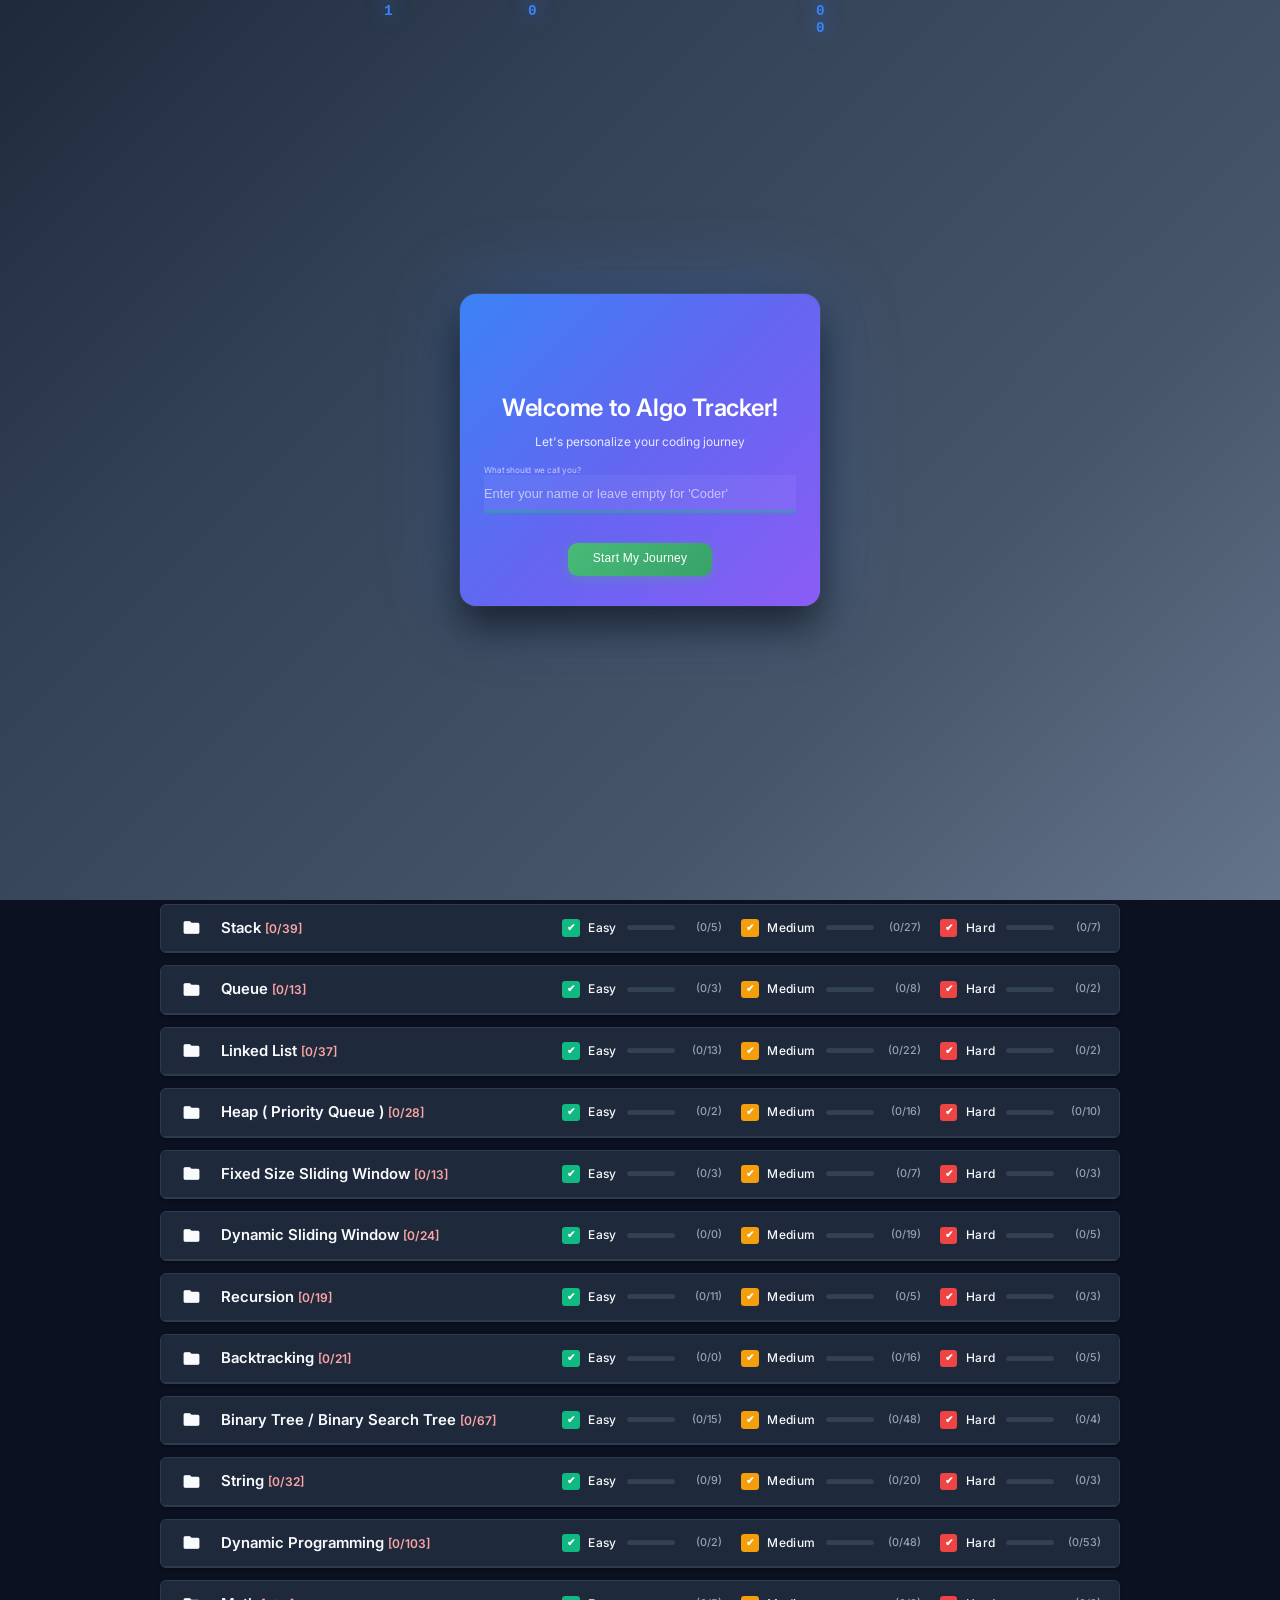
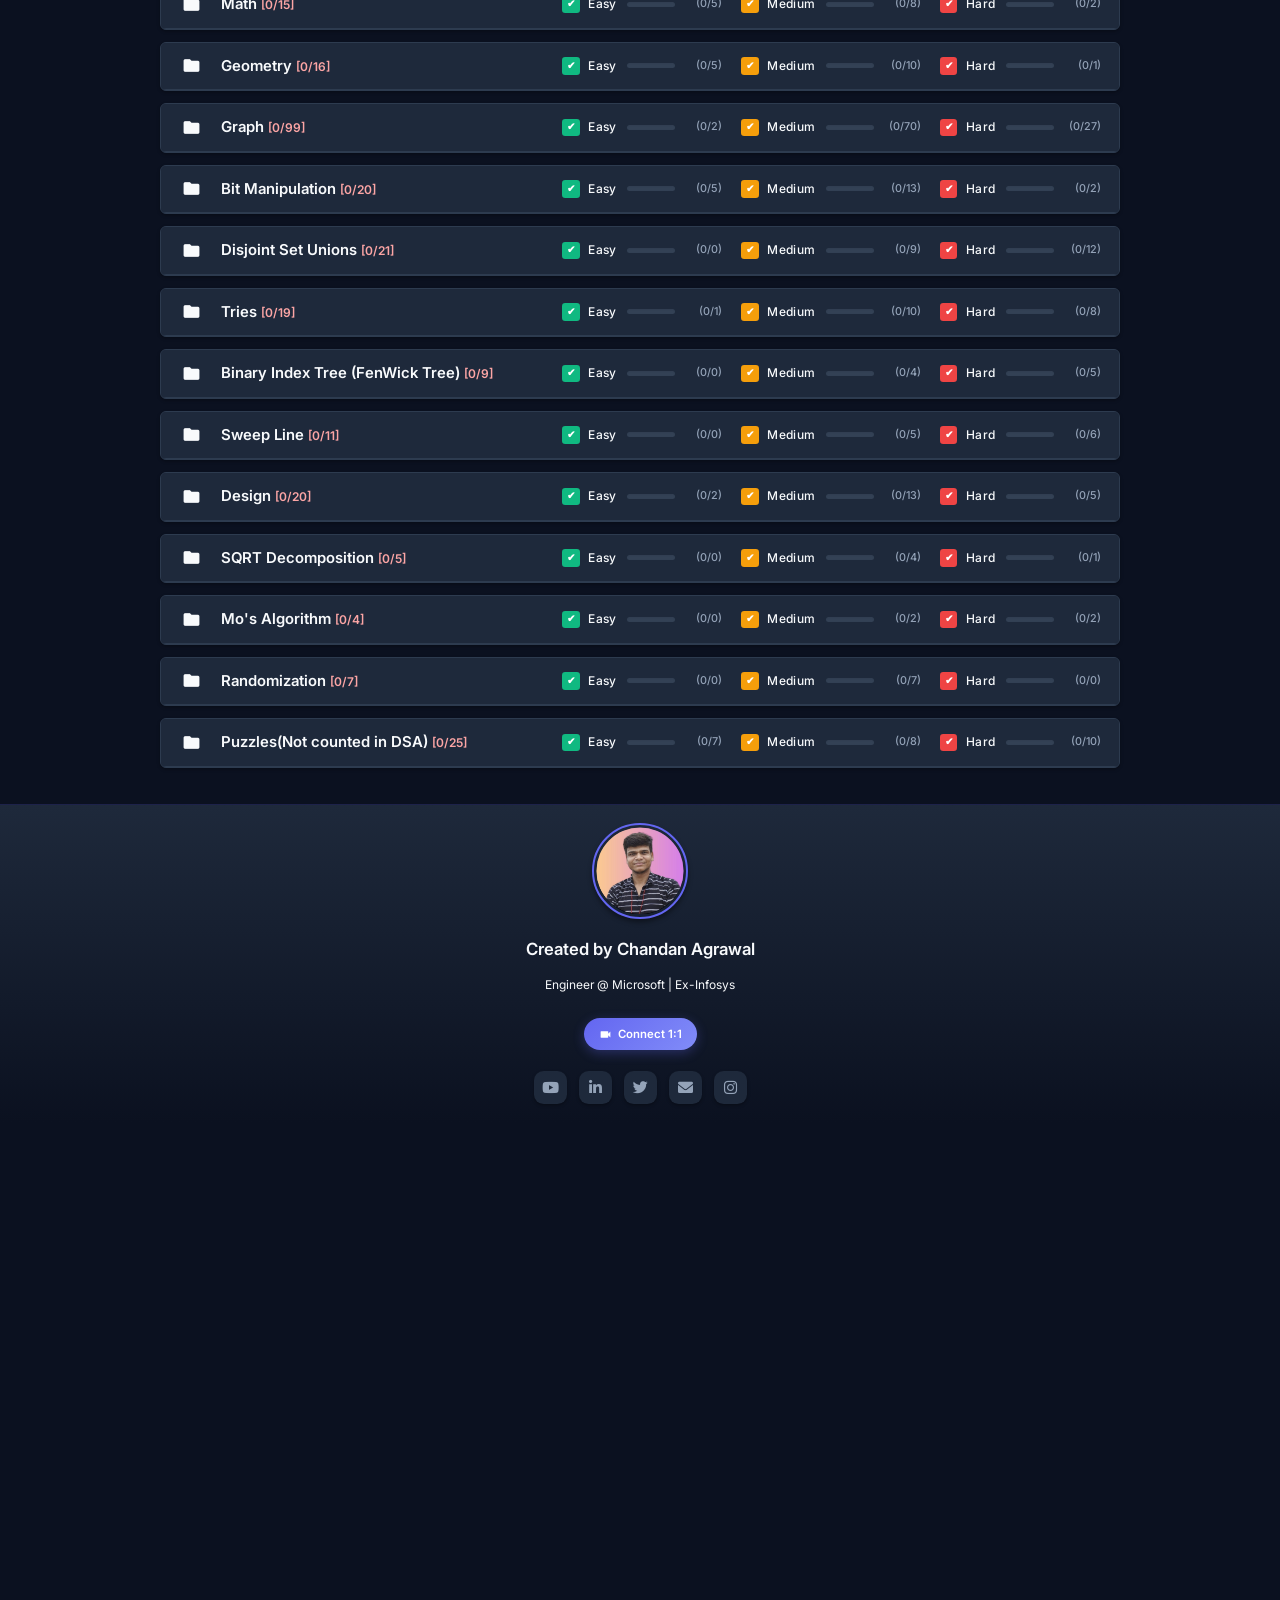
==== commit 045b607b: "Enahnced FilterBy logic" ====
--- a/index.html
+++ b/index.html
@@ -250,26 +250,31 @@
                         <button class="filter-toggle" data-value="medium" id="filter-medium">
                             <span class="difficulty-badge medium">Medium</span>
                         </button>
+                        <span class="filter-operator">OR</span>
                         <button class="filter-toggle" data-value="hard" id="filter-hard">
                             <span class="difficulty-badge hard">Hard</span>
                         </button>
                     </div>
+                    <div class="filter-row-separator">AND</div>
                     <div class="filter-row">
                         <button class="filter-toggle filter-special favourite" data-filter="special" data-value="favourite">
                           <span class="checkbox-custom"></span>
                           <i class="material-icons">star</i>
                           <span>Favourite</span>
                         </button>
+                        <span class="filter-operator">OR</span>
                         <button class="filter-toggle filter-special mustdo" data-filter="special" data-value="mustdo">
                           <span class="checkbox-custom"></span>
                             <span class="filter-emoji">🎯</span>
                           <span>Must Do</span>
                         </button>
                     </div>
+                    <div class="filter-row-separator">AND</div>
                     <div class="filter-row">
                         <button class="filter-toggle" data-value="completed" id="filter-completed">
                             <span class="status-badge completed">Done</span>
                         </button>
+                        <span class="filter-operator">OR</span>
                         <button class="filter-toggle" data-value="incomplete" id="filter-incomplete">
                             <span class="status-badge incomplete">Todo</span>
                         </button>
--- a/styles.css
+++ b/styles.css
@@ -7855,7 +7855,7 @@
 /* Mobile adjustments */
 @media (max-width: 768px) {
     .inline-favorite-star {
-        font-size: 1rem !important;
+        font-size: 1.4rem !important;
         margin-left: 6px;
     }
     
@@ -8116,4 +8116,52 @@
 .dark-mode .skeleton-text {
   background: linear-gradient(90deg, #374151 25%, #4b5563 50%, #374151 75%);
   background-size: 200% 100%;
-}+}
+
+/* Filter operators - Simple and clean */
+.filter-operator {
+    color: #999;
+    font-size: 10px;
+    font-weight: 500;
+    padding: 0 1px;
+}
+
+.filter-row-separator {
+    text-align: center;
+    color: var(--primary-color);
+    font-size: 11px;
+    font-weight: 600;
+    padding: 0px 0;  /* Reduced from default */
+    margin: -8px 20px;  /* Negative margin to pull rows closer */
+    border: none;  /* Remove border to save space */
+}
+
+/* Adjust filter row spacing */
+.filter-row {
+    display: flex;
+    align-items: center;
+    padding: 6px 12px;  /* Reduced vertical padding */
+    gap: 2px;
+}
+
+/* Dark mode */
+body.dark-mode .filter-operator {
+    color: #666;
+}
+
+/* Mobile */
+@media (max-width: 768px) {
+    .filter-operator,
+    .filter-row-separator {
+        font-size: 9px;
+    }
+    
+    .filter-row {
+        padding: 5px 10px;  /* Even smaller on mobile */
+    }
+    
+    .filter-row-separator {
+        padding: 1px 0;
+        margin: -1px 15px;
+    }
+}
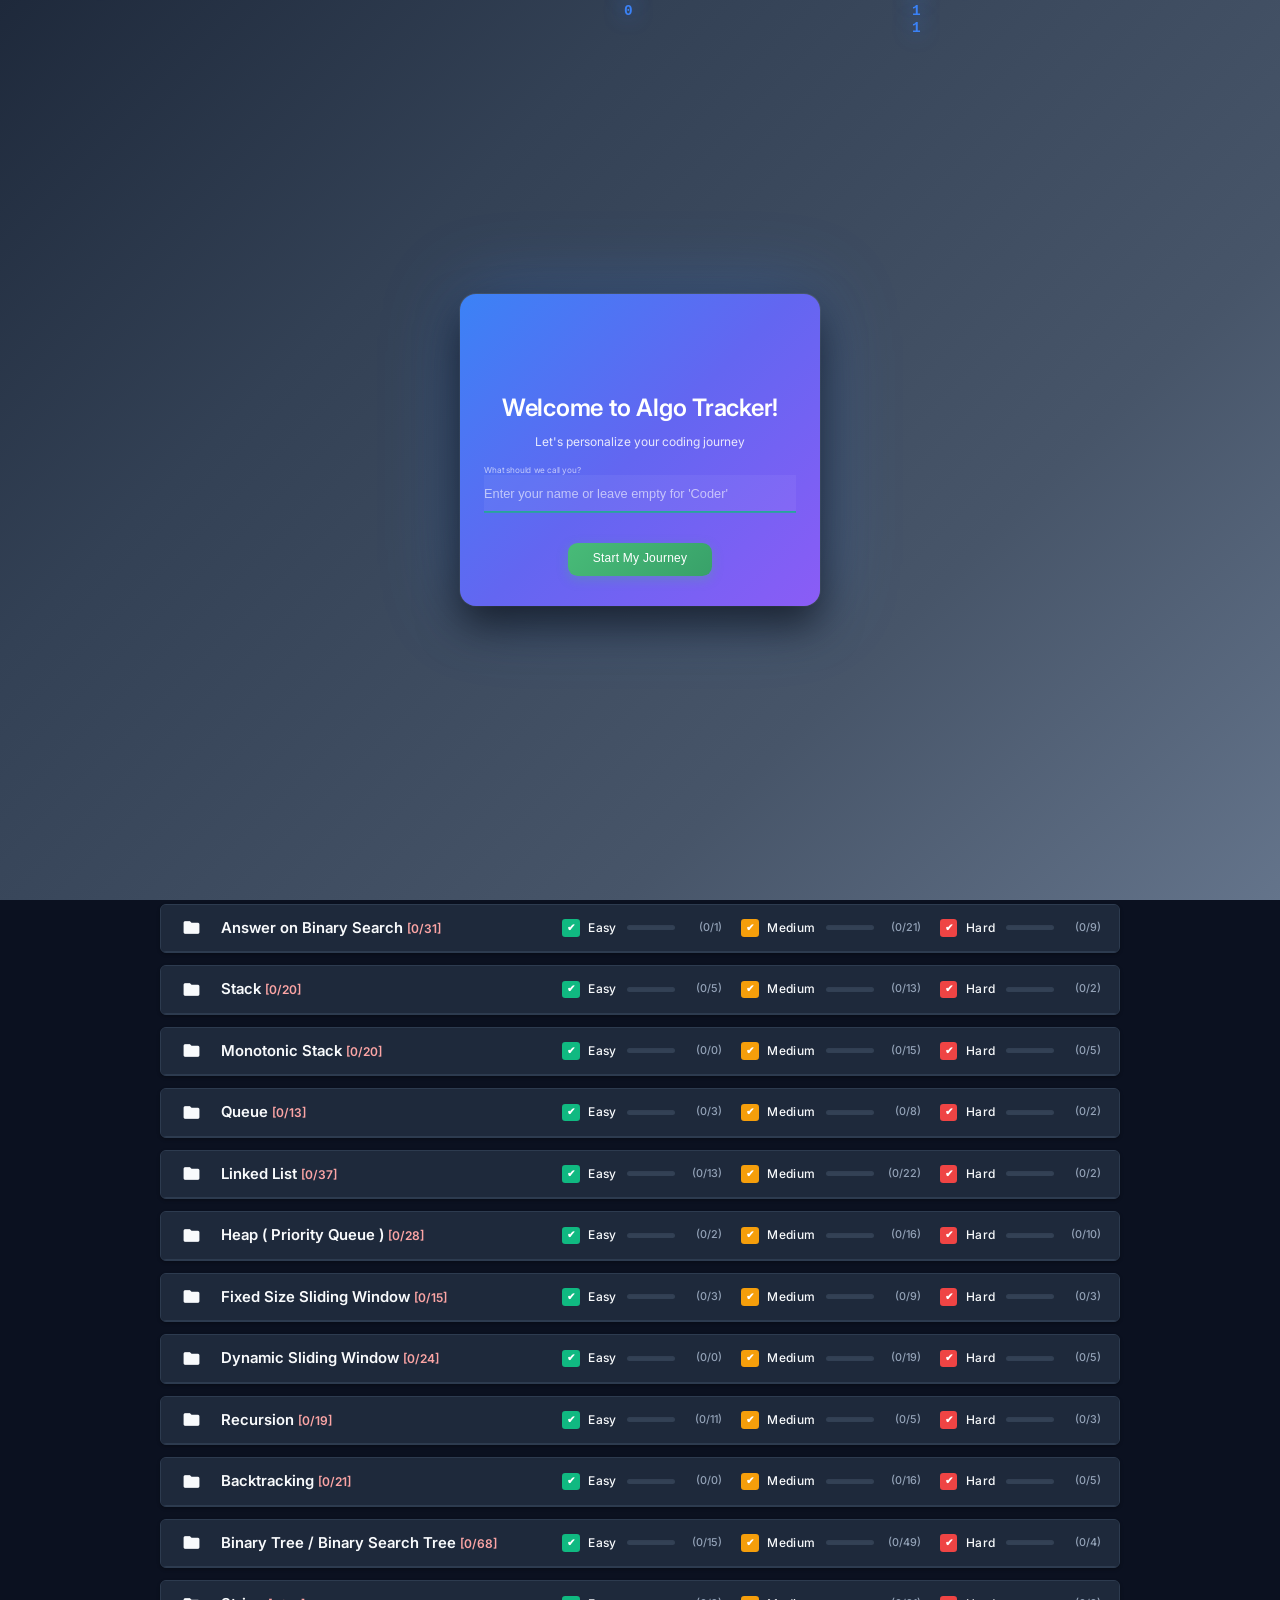
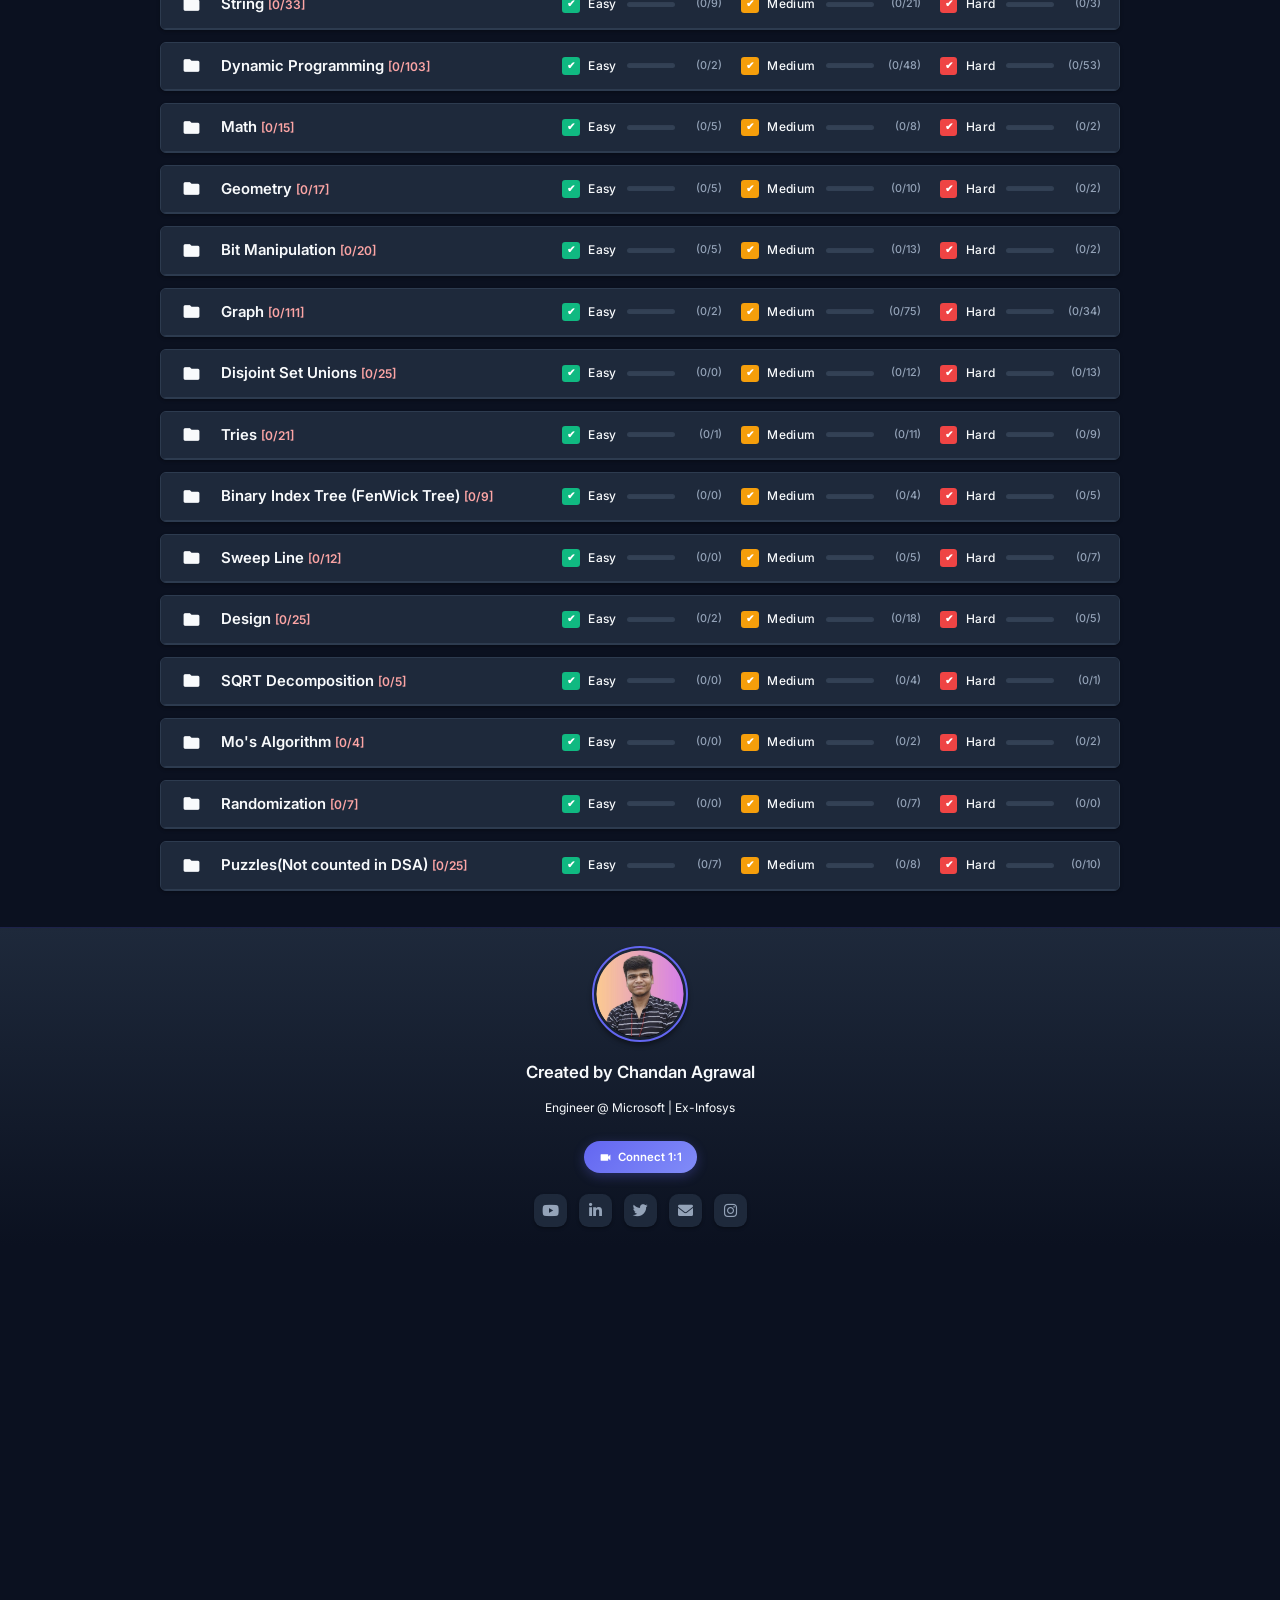
==== commit 1df376b2: "Added new insta" ====
--- a/index.html
+++ b/index.html
@@ -85,16 +85,28 @@
       </div>
 
       <!-- Desktop Navigation -->
+       <!-- for DSA -->
       <div class="navbar-nav desktop-nav" role="menubar">
         <a href="index.html" class="nav-item active" id="dsaLink" role="menuitem"
            aria-label="DSA - Prepare Data Structures and Algorithms from 0 to Hero"
-           data-tooltip="Master Data Structures & Algorithms 🚀">
+           data-tooltip="Zero to Hero Data Structures & Algorithms 🚀">
           <span class="nav-icon">
             <i class="material-icons" aria-hidden="true">code</i>
           </span>
           <span class="nav-text">DSA</span>
           <span class="nav-indicator"></span>
         </a>
+        <!-- For MAANG -->
+        <a href="#" class="nav-item" id="maangLink" role="menuitem"
+          aria-label="Company-wise Interview Questions - Google, Microsoft, Amazon, Meta, Salesforce"
+          data-tooltip="Prepare for Google,Microsoft,Amazon,Meta,Salesforce 🚀">
+          <span class="nav-icon" id="maangIcon">
+            <i class="material-icons" aria-hidden="true">business</i>
+          </span>
+          <span class="nav-text">MAANG</span>
+          <span class="nav-indicator"></span>
+        </a>
+        <!-- For Blind 75 -->
         <a href="#" class="nav-item" id="blind75Link" role="menuitem"
            aria-label="Blind75 - Best for 2 week preparation"
            data-tooltip="Crack interviews in 2 weeks! 💡">
@@ -108,7 +120,7 @@
            aria-label="LeetCode150 - Best for 1-2 months preparation"
            data-tooltip="LeetCode Top 150 - Interview Ready! 🎯">
           <span class="nav-icon">
-            <i class="material-icons" aria-hidden="true">lightbulb</i>
+            <i class="material-icons" aria-hidden="true">bug_report</i>
           </span>
           <span class="nav-text">LC150</span>
           <span class="nav-indicator"></span>
@@ -181,6 +193,10 @@
       <a href="index.html" class="mobile-menu-item active" id="dsaLinkMobile">
         <i class="material-icons">code</i>
         <span>DSA</span>
+      </a>
+      <a href="#" class="mobile-menu-item" id="maangLinkMobile">
+        <i class="material-icons">business</i>
+        <span>MAANG</span>
       </a>
       <a href="#" class="mobile-menu-item" id="blind75LinkMobile">
         <i class="material-icons">lightbulb</i>
@@ -247,6 +263,7 @@
                         <button class="filter-toggle" data-value="easy" id="filter-easy">
                             <span class="difficulty-badge easy">Easy</span>
                         </button>
+                        <span class="filter-operator">OR</span>
                         <button class="filter-toggle" data-value="medium" id="filter-medium">
                             <span class="difficulty-badge medium">Medium</span>
                         </button>
@@ -349,7 +366,7 @@
             <a href="mailto:chandandsafeedback@gmail.com" class="social-link" target="_blank" aria-label="Email">
                 <i class="fas fa-envelope"></i>
             </a>
-            <a href="https://www.instagram.com/chandan.agrawal23/" class="social-link" target="_blank" aria-label="Instagram">
+            <a href="https://www.instagram.com/algowithchandan/" class="social-link" target="_blank" aria-label="Instagram">
               <i class="fab fa-instagram"></i>
           </a>
         </div>
@@ -431,6 +448,19 @@
           </div>
           <div class="file-input-hint">JPG, PNG, or GIF (max 2MB)</div>
         </div>
+
+          <div class="input-field">
+        <div class="progress-management-container">
+          <button type="button" class="progress-btn reset-btn" onclick="handleResetProgressFromProfile()">
+            <i class="material-icons">refresh</i>
+            <span>Reset Progress</span>
+          </button>
+          <button type="button" class="progress-btn download-btn" onclick="exportProgress()">
+            <i class="material-icons">download</i>
+            <span>Download Progress</span>
+          </button>
+        </div>
+      </div>
 
         <div class="profile-stats">
           <div class="stat-item">
--- a/styles.css
+++ b/styles.css
@@ -7278,6 +7278,7 @@
         margin: 0.5rem 0 0 0 !important;
         padding: 0 !important;
         display: flex !important;
+        flex-direction: row !important; /* Keep horizontal */
         justify-content: space-evenly !important;
         align-items: center !important;
         flex-wrap: nowrap !important;
@@ -7289,14 +7290,14 @@
     .mini-bars .mini-bar-line {
         flex: 1 1 33.333% !important;
         display: flex !important;
-        flex-direction: column !important;
+        flex-direction: row !important;
         justify-content: center !important;
         align-items: center !important;
         min-width: 0 !important;
         max-width: 33.333% !important;
         margin: 0 !important;
         padding: 0.25rem 0.1rem !important;
-        gap: 0.15rem !important;
+        gap: 0.4rem !important;
         text-align: center !important;
         box-sizing: border-box !important;
     }
@@ -7342,6 +7343,39 @@
         white-space: nowrap !important;
         line-height: 1.1 !important;
     }
+
+        /* SUBSECTION-SPECIFIC: Row layout with MUCH better spacing */
+.subsection-header .mini-bars .mini-bar-line {
+    gap: 0.2rem !important; /* Reduced gap between elements */
+    padding: 0.6rem 0.6rem !important; /* Less padding to save space */
+    flex-direction: row !important;
+    justify-content: center !important;
+    align-items: center !important;
+}
+
+/* Subsection-specific element adjustments for PROPER spacing */
+.subsection-header .mini-bars .difficulty-filter-square {
+    margin: 2 !important; /* Remove all margins */
+    flex-shrink: 0 !important;
+}
+
+.subsection-header .mini-bars .mini-label {
+    margin: 0 0.1rem !important; /* Add horizontal margin for spacing */
+    font-size: 0.25rem !important; /* Fix typo: was 4.65rem */
+}
+
+.subsection-header .mini-bars .mini-progress {
+    margin: 0 0.3rem !important; /* Consistent spacing on both sides */
+    width: 10px !important;
+    height: 4px !important;
+    flex-shrink: 0 !important;
+}
+
+.subsection-header .mini-bars .mini-count {
+    margin: 0 !important; /* Remove margins */
+    font-size: 1rem !important;
+    flex-shrink: 0 !important;
+}
 
     /* CRITICAL: Go to Top button mobile positioning - FINAL OVERRIDE */
     #go-to-top-button {
@@ -7360,6 +7394,146 @@
 
 
 }
+
+/* Extra small screens - even more compact for subsections */
+@media (max-width: 480px) {
+    .subsection-header .mini-bars .mini-bar-line {
+        gap: 0.1rem !important; /* Even smaller gap */
+        padding: 0.2rem 0 !important;
+    }
+
+    .subsection-header .mini-bars .difficulty-filter-square {
+        width: 16px !important;
+        height: 16px !important;
+    }
+
+    .subsection-header .mini-bars .mini-label {
+        font-size: 0.6rem !important;
+    }
+
+    .subsection-header .mini-bars .mini-progress {
+        width: 20px !important;
+        height: 3px !important;
+    }
+
+    .subsection-header .mini-bars .mini-count {
+        font-size: 0.55rem !important;
+    }
+
+    .subsection-header .mini-bars .square-check {
+        width: 16px !important;
+        height: 16px !important;
+    }
+
+    .subsection-header .mini-bars .square-check:checked::after {
+        font-size: 9px !important;
+    }
+}
+
+/* Extremely small screens - Fix subsection mini-bars */
+@media (max-width: 360px) {
+    /* Remove the incorrect width: 5px rule that was breaking layout */
+    .subsection-header .mini-bars {
+        width: 100% !important;
+        display: flex !important;
+        flex-direction: row !important;
+        justify-content: space-evenly !important;
+        align-items: center !important;
+        margin: 0.5rem 0 0 0 !important;
+        padding: 0 !important;
+        gap: 0 !important; /* No gap to maximize space */
+    }
+
+    .subsection-header .mini-bars .mini-bar-line {
+        flex: 1 1 33.333% !important;
+        max-width: 33.333% !important;
+        display: flex !important;
+        flex-direction: row !important;
+        justify-content: center !important;
+        align-items: center !important;
+        gap: 0.05rem !important; /* Minimal gap */
+        padding: 0.2rem 0 !important;
+        margin: 0 !important;
+        box-sizing: border-box !important;
+    }
+
+    .subsection-header .mini-bars .difficulty-filter-square,
+    .subsection-header .mini-bars .square-check {
+        width: 14px !important;
+        height: 14px !important;
+        margin: 0 !important;
+        padding: 0 !important;
+        flex-shrink: 0 !important;
+        border-width: 2px !important;
+    }
+
+    .subsection-header .mini-bars .mini-label {
+        font-size: 0.55rem !important;
+        margin: 0 1px !important; /* Tiny margin for spacing */
+        padding: 0 !important;
+        flex-shrink: 1 !important; /* Allow to shrink if needed */
+        white-space: nowrap !important;
+        line-height: 1 !important;
+    }
+
+    .subsection-header .mini-bars .mini-progress {
+        width: 15px !important; /* Increased from 5px */
+        height: 3px !important;
+        margin: 0 1px !important;
+        padding: 0 !important;
+        flex-shrink: 0 !important;
+    }
+
+    .subsection-header .mini-bars .mini-count {
+        font-size: 0.5rem !important;
+        margin: 0 !important;
+        padding: 0 !important;
+        flex-shrink: 0 !important;
+        white-space: nowrap !important;
+        line-height: 1 !important;
+    }
+
+    /* Checkmark adjustments for tiny checkboxes */
+    .subsection-header .mini-bars .square-check:checked::after {
+        font-size: 8px !important;
+    }
+}
+
+/* For even smaller screens (320px and below) */
+@media (max-width: 320px) {
+    .subsection-header .mini-bars .mini-bar-line {
+        gap: 0 !important; /* No gap at all */
+        padding: 0.15rem 0 !important;
+    }
+
+    .subsection-header .mini-bars .difficulty-filter-square,
+    .subsection-header .mini-bars .square-check {
+        width: 12px !important;
+        height: 12px !important;
+        border-width: 1.5px !important;
+    }
+
+    .subsection-header .mini-bars .mini-label {
+        font-size: 0.5rem !important;
+        display: none !important; /* Hide labels on ultra-small screens */
+    }
+
+    .subsection-header .mini-bars .mini-progress {
+        width: 20px !important; /* Keep progress bar visible */
+        height: 2.5px !important;
+        margin: 0 2px !important;
+    }
+
+    .subsection-header .mini-bars .mini-count {
+        font-size: 0.45rem !important;
+        margin: 0 0 0 1px !important;
+    }
+
+    .subsection-header .mini-bars .square-check:checked::after {
+        font-size: 7px !important;
+    }
+}
+
 
 /* MEDIUM SCREENS - Mobile menu for 601px to 768px */
 @media (min-width: 601px) and (max-width: 800px) {
@@ -8165,3 +8339,108 @@
         margin: -1px 15px;
     }
 }
+
+
+
+
+/* ...existing code... */
+
+/* Progress Management Buttons in Profile Modal */
+.progress-management-container {
+  display: flex;
+  gap: 12px;
+  margin-top: 8px;
+  width: 100%;
+}
+
+.progress-btn {
+  flex: 1;
+  display: flex;
+  align-items: center;
+  justify-content: center;
+  gap: 8px;
+  padding: 12px 16px;
+  border-radius: 8px;
+  border: 2px solid var(--card-border);
+  background: var(--surface);
+  color: var(--text-primary);
+  font-size: 14px;
+  font-weight: 600;
+  cursor: pointer;
+  transition: all 0.3s ease;
+  min-height: 44px;
+}
+
+.progress-btn i {
+  font-size: 20px;
+}
+
+.progress-btn.reset-btn {
+  border-color: rgba(239, 68, 68, 0.3);
+  color: #EF4444;
+}
+
+.progress-btn.reset-btn:hover {
+  background: rgba(239, 68, 68, 0.1);
+  border-color: #EF4444;
+  transform: translateY(-2px);
+  box-shadow: 0 4px 12px rgba(239, 68, 68, 0.2);
+}
+
+.progress-btn.download-btn {
+  border-color: rgba(34, 197, 94, 0.3);
+  color: #22C55E;
+}
+
+.progress-btn.download-btn:hover {
+  background: rgba(34, 197, 94, 0.1);
+  border-color: #22C55E;
+  transform: translateY(-2px);
+  box-shadow: 0 4px 12px rgba(34, 197, 94, 0.2);
+}
+
+.progress-hint {
+  font-size: 12px;
+  color: var(--text-secondary);
+  margin-top: 8px;
+  opacity: 0.8;
+}
+
+/* Dark mode support */
+body.dark-mode .progress-btn {
+  background: var(--surface);
+  border-color: var(--card-border);
+}
+
+body.dark-mode .progress-btn.reset-btn {
+  border-color: rgba(239, 68, 68, 0.4);
+  color: #EF5350;
+}
+
+body.dark-mode .progress-btn.reset-btn:hover {
+  background: rgba(239, 68, 68, 0.15);
+  border-color: #EF5350;
+}
+
+body.dark-mode .progress-btn.download-btn {
+  border-color: rgba(34, 197, 94, 0.4);
+  color: #4CAF50;
+}
+
+body.dark-mode .progress-btn.download-btn:hover {
+  background: rgba(34, 197, 94, 0.15);
+  border-color: #4CAF50;
+}
+
+/* Mobile responsiveness */
+@media (max-width: 768px) {
+  .progress-management-container {
+    flex-direction: column;
+  }
+  
+  .progress-btn {
+    width: 100%;
+  }
+}
+
+/* ...existing code... */
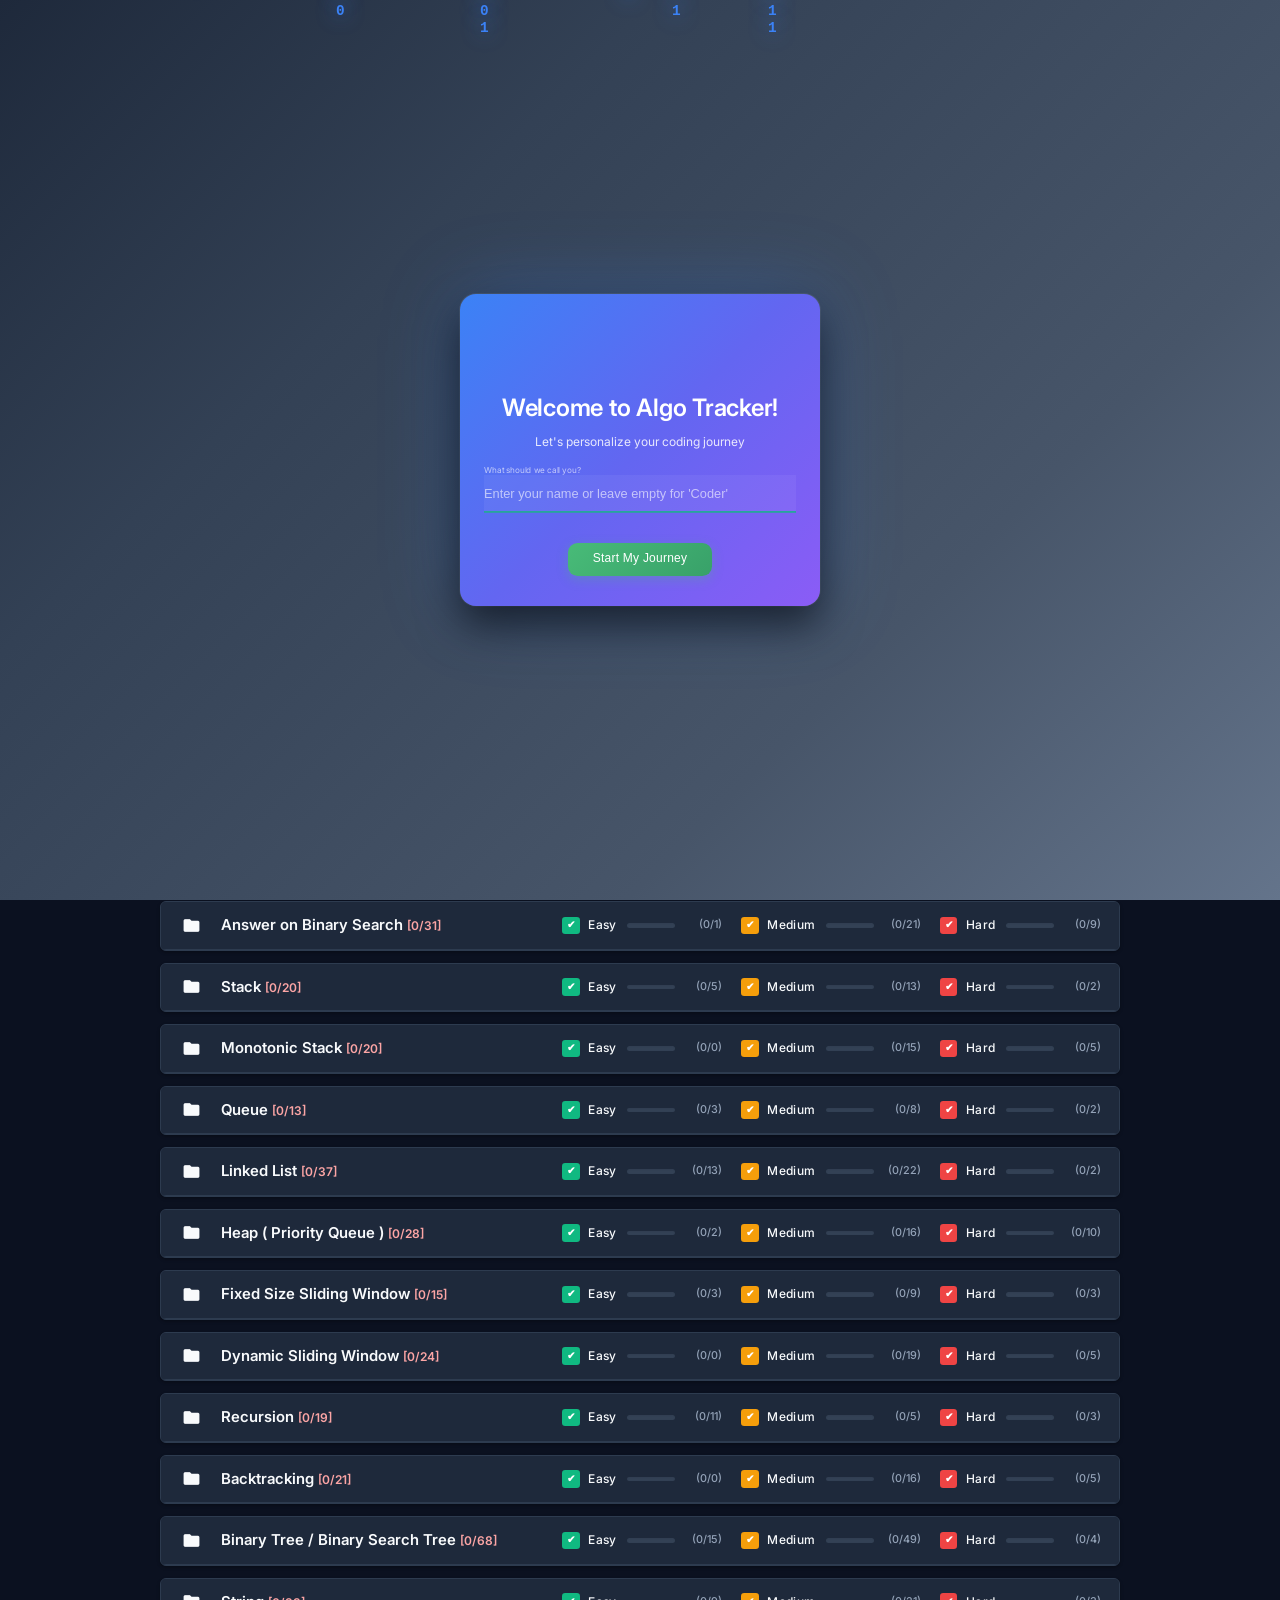
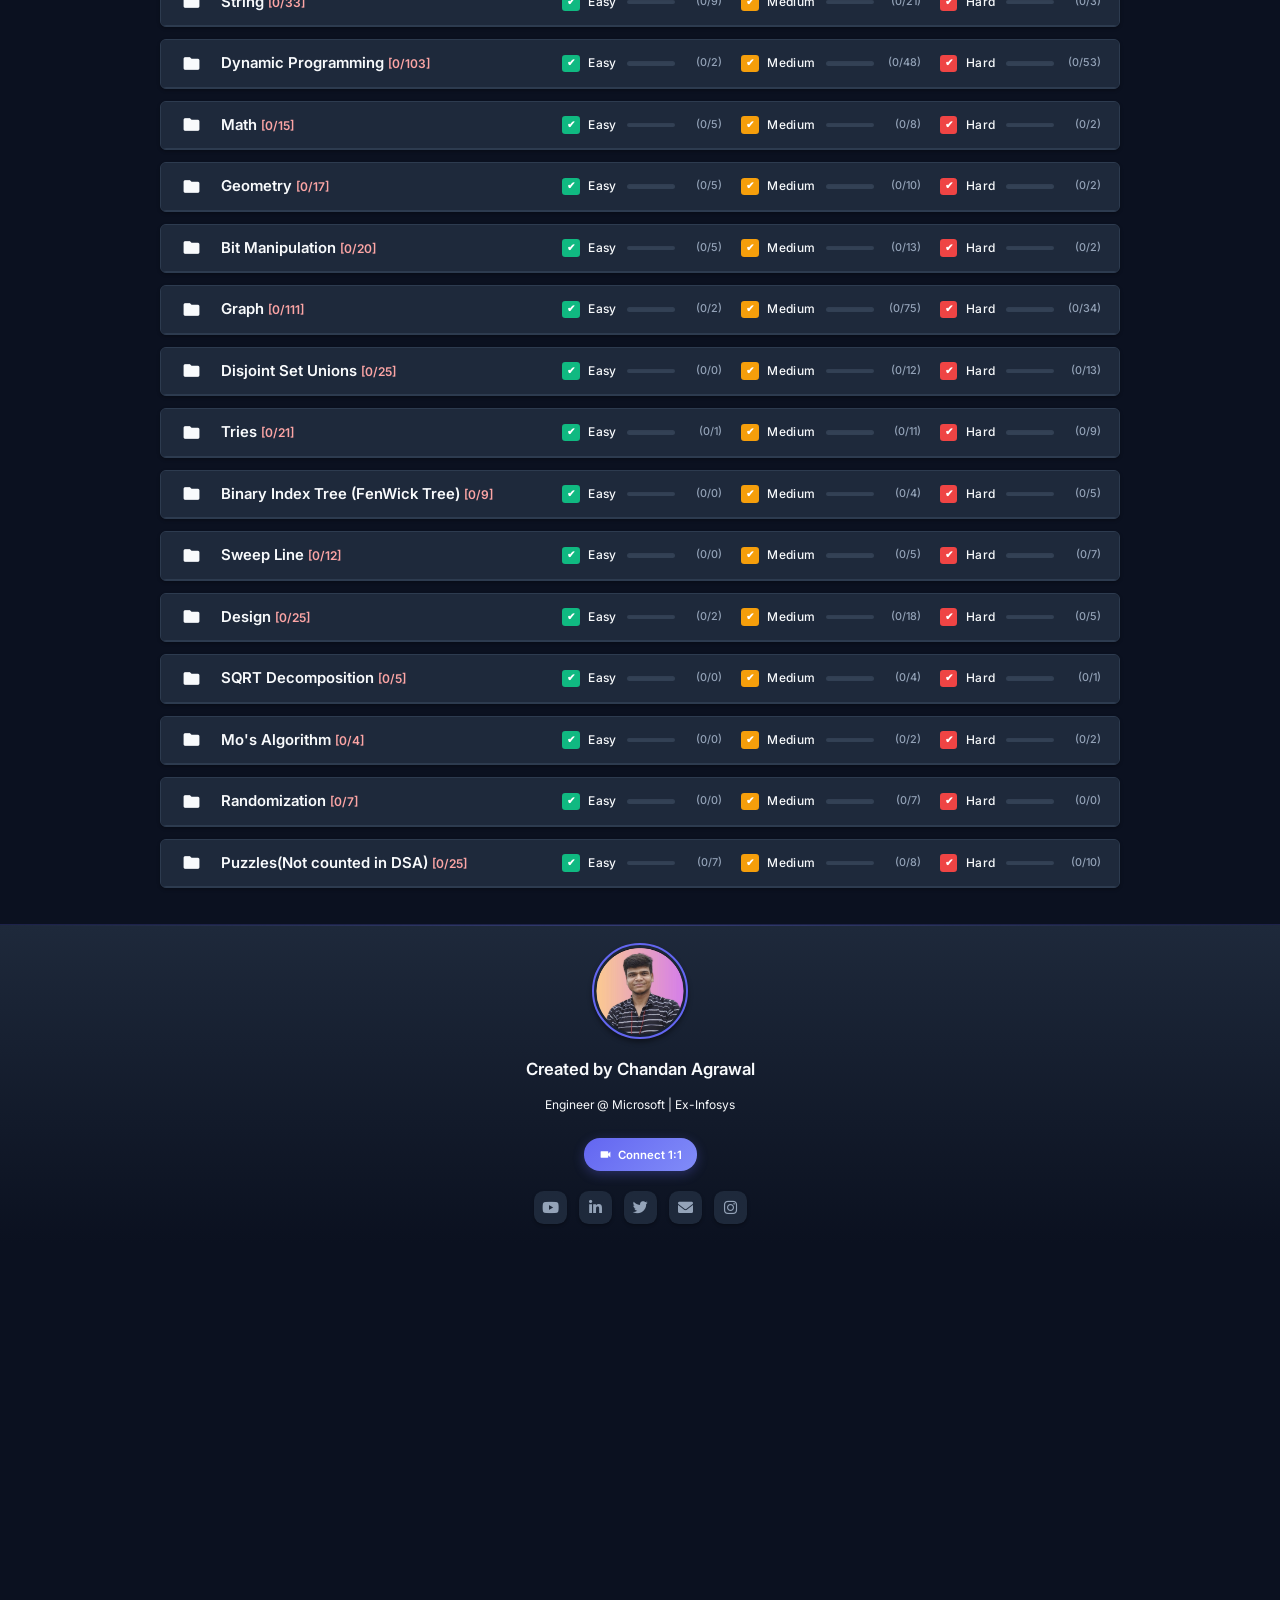
==== commit be63ef2a: "changes in MAANG" ====
--- a/index.html
+++ b/index.html
@@ -125,6 +125,15 @@
           <span class="nav-text">LC150</span>
           <span class="nav-indicator"></span>
         </a>
+        <a href="#" class="nav-item" id="hldLink" role="menuitem"
+           aria-label="HLD - Master High Level Design"
+           data-tooltip="System Design at scale! 🏗️">
+          <span class="nav-icon">
+            <i class="material-icons" aria-hidden="true">account_tree</i>
+          </span>
+          <span class="nav-text">HLD</span>
+          <span class="nav-indicator"></span>
+        </a>
         <a href="#" class="nav-item" id="sqlLink" role="menuitem"
            aria-label="SQL - Master SQL for interviews"
            data-tooltip="Database mastery for interviews! 🗄️">
@@ -141,15 +150,6 @@
             <i class="material-icons" aria-hidden="true">design_services</i>
           </span>
           <span class="nav-text">LLD</span>
-          <span class="nav-indicator"></span>
-        </a>
-        <a href="#" class="nav-item" id="hldLink" role="menuitem"
-           aria-label="HLD - Master High Level Design"
-           data-tooltip="System Design at scale! 🏗️">
-          <span class="nav-icon">
-            <i class="material-icons" aria-hidden="true">account_tree</i>
-          </span>
-          <span class="nav-text">HLD</span>
           <span class="nav-indicator"></span>
         </a>
       </div>
@@ -206,6 +206,10 @@
         <i class="material-icons">lightbulb</i>
         <span>LC150</span>
       </a>
+      <a href="#" class="mobile-menu-item" id="hldLinkMobile">
+        <i class="material-icons">account_tree</i>
+        <span>HLD</span>
+      </a>
       <a href="#" class="mobile-menu-item" id="sqlLinkMobile">
         <i class="material-icons">storage</i>
         <span>SQL</span>
@@ -213,10 +217,6 @@
       <a href="#" class="mobile-menu-item" id="lldLinkMobile">
         <i class="material-icons">design_services</i>
         <span>LLD</span>
-      </a>
-      <a href="#" class="mobile-menu-item" id="hldLinkMobile">
-        <i class="material-icons">account_tree</i>
-        <span>HLD</span>
       </a>
     </div>
   </nav>
--- a/styles.css
+++ b/styles.css
@@ -202,14 +202,14 @@
     display: flex;
     align-items: center;
     gap: 0.75rem;
-    padding: 1rem 1.5rem;
+    padding: 0.8rem 1.2rem;
     color: var(--text-primary);
     text-decoration: none;
-    border-radius: 14px;
+    border-radius: 13px;
     font-weight: 700;
     position: relative;
     height: 58px;
-    min-width: 100px;
+    min-width: 80px;
     justify-content: center;
     transition: all 0.3s cubic-bezier(0.4, 0, 0.2, 1);
     overflow: hidden;
@@ -229,7 +229,7 @@
 }
 
 .nav-text {
-    font-size: 1.35rem;
+    font-size: 1.25rem;
     font-weight: 900;
     transition: all 0.3s ease;
     letter-spacing: 0.025em;
@@ -278,7 +278,7 @@
 .nav-item.active .nav-text {
     color: var(--primary-color);
     font-weight: 900;
-    font-size: 1.55rem; /* Increased from default 1.35rem */
+    font-size: 1.50rem; /* Increased from default 1.35rem */
     transform: scale(1.1);
     text-shadow: 0 0 8px rgba(99, 102, 241, 0.3);
     letter-spacing: 0.05em;
@@ -607,13 +607,13 @@
 
     .navbar-nav {
         padding: 0 0.5rem;
-        gap: 0.4rem;
+        gap: 0.3rem;
         overflow: visible;
         flex-wrap: nowrap;
     }
 
     .nav-item {
-        padding: 0.875rem 1.1rem;
+        padding: 0.75rem 0.95rem;
         min-width: 85px;
         height: 52px;
         flex-shrink: 0;
@@ -2797,7 +2797,7 @@
 
 .progress-card h2 {
     line-height: 1.1;
-    padding: 0.2rem 0;  /* More padding for safety */
+    padding: 0.1rem 0;  /* More padding for safety */
     color: var(--text-primary);
     margin: 0.2rem 0 0.3rem;  /* Safe margins */
     font-size: 3.5rem;  /* Increased from 3rem to 3.5rem */
@@ -5744,12 +5744,13 @@
 }
 
 .banner-content {
-  background: white;
-  border-radius: 12px;
+  background: var(--surface);
+  border: 1px solid var(--card-border);
+  border-radius: 16px;
   padding: 2rem;
   max-width: 500px;
   width: 90%;
-  box-shadow: 0 20px 60px rgba(0, 0, 0, 0.3);
+  box-shadow: 0 20px 60px rgba(0, 0, 0, 0.35);
   text-align: center;
   animation: bannerSlideIn 0.3s ease-out;
 }
@@ -5776,14 +5777,14 @@
 
 .banner-text h3 {
   margin: 0 0 0.5rem 0;
-  color: #333;
+  color: var(--text-primary);
   font-size: 1.4rem;
   font-weight: 600;
 }
 
 .banner-text p {
   margin: 0 0 1.5rem 0;
-  color: #666;
+  color: var(--text-secondary);
   font-size: 1rem;
   line-height: 1.5;
 }
@@ -5813,9 +5814,9 @@
 }
 
 .btn-cancel {
-  background-color: #e0e0e0;
-  color: #333;
-  border: none;
+  background-color: transparent;
+  color: var(--text-primary);
+  border: 1px solid var(--card-border);
   border-radius: 6px;
   padding: 0.75rem 1.5rem;
   font-size: 1rem;
@@ -5825,7 +5826,7 @@
 }
 
 .btn-cancel:hover {
-  background-color: #bdbdbd;
+  background-color: var(--surface-hover, rgba(128, 128, 128, 0.12));
   transform: translateY(-1px);
 }
 
@@ -6918,29 +6919,7 @@
   animation: subsectionComplete 0.5s ease-out;
 } */
 
-/* Dark mode support for banners */
-.dark-mode .banner-content {
-  background: #2d2d2d;
-  color: #e0e0e0;
-}
-
-.dark-mode .banner-text h3 {
-  color: #e0e0e0;
-}
-
-.dark-mode .banner-text p {
-  color: #b0b0b0;
-}
-
-.dark-mode .btn-cancel {
-  background-color: #424242;
-  color: #e0e0e0;
-}
-
-.dark-mode .btn-cancel:hover {
-  background-color: #616161;
-}
-
+/* Dark mode support for banners (colors handled via CSS variables) */
 .dark-mode .celebration-content {
   background: linear-gradient(135deg, #059669, #047857);
 }
@@ -7314,7 +7293,7 @@
 
     .mini-bars .mini-label,
     .collapsible-header .mini-bars .mini-label {
-        font-size: 0.75rem !important;
+        font-size: 0.95rem !important;
         min-width: auto !important;
         margin: 0 !important;
         padding: 0 !important;
@@ -7337,7 +7316,7 @@
     .collapsible-header .mini-bars .mini-count {
         margin: 0 !important;
         padding: 0 !important;
-        font-size: 0.7rem !important;
+        font-size: 0.9rem !important;
         text-align: center !important;
         flex-shrink: 0 !important;
         white-space: nowrap !important;
@@ -7860,6 +7839,20 @@
   transition: all 0.2s ease;
   font-family: Arial, sans-serif !important; /* Use Arial for arrows */
 }
+
+/* MAANG frequency-sort hint next to the sort arrows */
+.sort-frequency-label {
+  font-size: 0.7rem;
+  font-weight: 500;
+  font-style: italic;
+  color: var(--text-secondary);
+  text-transform: none;
+  letter-spacing: 0;
+  margin-left: 8px;
+  opacity: 0.85;
+  white-space: nowrap;
+}
+
 
 /* Hover state */
 .problem-table thead tr:hover .sort-icon {
@@ -8443,4 +8436,277 @@
   }
 }
 
-/* ...existing code... */+
+
+
+
+
+
+
+
+
+
+
+
+
+
+
+
+
+
+
+
+/* Replace the existing #maangLink styles (lines 8447-8482) with this: */
+
+/* MAANG Button - Subtle animated gradient background */
+/* #maangLink {
+  position: relative;
+  background: linear-gradient(
+    135deg,
+    rgba(99, 102, 241, 0.08),
+    rgba(236, 72, 153, 0.06),
+    rgba(99, 102, 241, 0.08)
+  );
+  background-size: 200% 200%;
+  animation: maangGradientShift 4s ease infinite;
+  overflow: visible;
+  border: 1px solid rgba(99, 102, 241, 0.2);
+  box-shadow: inset 0 1px 4px rgba(99, 102, 241, 0.1);
+} */
+
+/* Subtle gradient animation */
+/* @keyframes maangGradientShift {
+  0% {
+    background-position: 0% 50%;
+  }
+  50% {
+    background-position: 100% 50%;
+  }
+  100% {
+    background-position: 0% 50%;
+  }
+} */
+
+/* Subtle pulsing border */
+/* #maangLink {
+  animation: maangGradientShift 4s ease infinite, maangBorderPulse 3s ease-in-out infinite;
+}
+
+@keyframes maangBorderPulse {
+  0%, 100% {
+    border-color: rgba(99, 102, 241, 0.2);
+    box-shadow: inset 0 1px 4px rgba(99, 102, 241, 0.1);
+  }
+  50% {
+    border-color: rgba(236, 72, 153, 0.3);
+    box-shadow: inset 0 1px 6px rgba(236, 72, 153, 0.15);
+  }
+} */
+
+/* Hover effect - slightly more prominent */
+/* #maangLink:hover {
+  transform: translateY(-1px);
+  background: linear-gradient(
+    135deg,
+    rgba(99, 102, 241, 0.15),
+    rgba(236, 72, 153, 0.12),
+    rgba(99, 102, 241, 0.15)
+  );
+  border-color: rgba(99, 102, 241, 0.4);
+  box-shadow: 
+    inset 0 1px 8px rgba(99, 102, 241, 0.2),
+    0 2px 8px rgba(99, 102, 241, 0.1);
+} */
+
+/* Dark mode adjustments */
+/* body.dark-mode #maangLink {
+  background: linear-gradient(
+    135deg,
+    rgba(129, 140, 248, 0.12),
+    rgba(249, 168, 212, 0.08),
+    rgba(129, 140, 248, 0.12)
+  );
+  border-color: rgba(129, 140, 248, 0.25);
+  box-shadow: inset 0 1px 4px rgba(129, 140, 248, 0.15);
+}
+
+body.dark-mode #maangLink:hover {
+  background: linear-gradient(
+    135deg,
+    rgba(129, 140, 248, 0.2),
+    rgba(249, 168, 212, 0.15),
+    rgba(129, 140, 248, 0.2)
+  );
+  border-color: rgba(129, 140, 248, 0.4);
+  box-shadow: 
+    inset 0 1px 8px rgba(129, 140, 248, 0.25),
+    0 2px 10px rgba(129, 140, 248, 0.15);
+}
+*/
+
+/* ===== HLD Redirect Landing Page ===== */
+/* Lightweight (transform/opacity only) animations, theme-aware via CSS variables */
+.hld-redirect-wrapper {
+  min-height: calc(100vh - 240px);
+  display: flex;
+  align-items: center;
+  justify-content: center;
+  padding: 2rem 1rem;
+}
+
+.hld-card {
+  position: relative;
+  max-width: 620px;
+  width: 100%;
+  text-align: center;
+  padding: 3rem 2.5rem;
+  background: var(--surface);
+  border: 1px solid var(--card-border);
+  border-radius: 24px;
+  box-shadow: var(--shadow-lg);
+  overflow: hidden;
+  animation: hldFadeInUp 0.5s ease-out both;
+}
+
+.hld-card::before {
+  content: '';
+  position: absolute;
+  top: 0;
+  left: 0;
+  right: 0;
+  height: 5px;
+  background: linear-gradient(90deg, var(--primary-color), var(--accent-color), var(--accent-indigo), var(--primary-color));
+  background-size: 300% 100%;
+  animation: hldGradientShift 6s ease infinite;
+}
+
+.hld-icon {
+  display: inline-flex;
+  align-items: center;
+  justify-content: center;
+  width: 96px;
+  height: 96px;
+  margin-bottom: 1.25rem;
+  border-radius: 24px;
+  background: linear-gradient(135deg, rgba(99, 102, 241, 0.15), rgba(6, 182, 212, 0.15));
+  border: 1px solid var(--card-border);
+  will-change: transform;
+  animation: hldFloat 3.5s ease-in-out infinite;
+}
+
+.hld-icon i {
+  font-size: 3rem;
+  color: var(--primary-color);
+}
+
+.hld-title {
+  font-size: 2.2rem;
+  font-weight: 800;
+  margin: 0 0 0.5rem;
+  color: var(--text-primary);
+  letter-spacing: -0.02em;
+}
+
+.hld-subtitle {
+  font-size: 1.05rem;
+  color: var(--text-secondary);
+  line-height: 1.6;
+  margin: 0 auto 1.75rem;
+  max-width: 460px;
+}
+
+.hld-features {
+  display: flex;
+  flex-wrap: wrap;
+  gap: 0.6rem;
+  justify-content: center;
+  margin-bottom: 2rem;
+}
+
+.hld-chip {
+  display: inline-flex;
+  align-items: center;
+  gap: 0.4rem;
+  padding: 0.45rem 0.9rem;
+  border-radius: 999px;
+  font-size: 0.85rem;
+  font-weight: 600;
+  color: var(--text-secondary);
+  background: var(--surface-hover);
+  border: 1px solid var(--card-border);
+}
+
+.hld-chip i {
+  font-size: 1rem;
+  color: var(--primary-color);
+}
+
+.hld-cta {
+  display: inline-flex;
+  align-items: center;
+  justify-content: center;
+  gap: 0.6rem;
+  padding: 1rem 2rem;
+  font-size: 1.1rem;
+  font-weight: 700;
+  color: #fff;
+  text-decoration: none;
+  border-radius: 16px;
+  background: linear-gradient(135deg, var(--primary-color), var(--accent-indigo));
+  box-shadow: 0 8px 24px rgba(99, 102, 241, 0.35);
+  transition: transform 0.25s ease, box-shadow 0.25s ease;
+  will-change: transform;
+}
+
+.hld-cta:hover {
+  transform: translateY(-3px);
+  box-shadow: 0 12px 32px rgba(99, 102, 241, 0.5);
+}
+
+.hld-cta:active {
+  transform: translateY(-1px);
+}
+
+.hld-cta i.arrow {
+  transition: transform 0.25s ease;
+}
+
+.hld-cta:hover i.arrow {
+  transform: translateX(4px);
+}
+
+.hld-hint {
+  margin-top: 1rem;
+  font-size: 0.85rem;
+  color: var(--text-secondary);
+  opacity: 0.85;
+}
+
+@keyframes hldFadeInUp {
+  from { opacity: 0; transform: translateY(24px); }
+  to { opacity: 1; transform: translateY(0); }
+}
+
+@keyframes hldFloat {
+  0%, 100% { transform: translateY(0); }
+  50% { transform: translateY(-8px); }
+}
+
+@keyframes hldGradientShift {
+  0% { background-position: 0% 50%; }
+  50% { background-position: 100% 50%; }
+  100% { background-position: 0% 50%; }
+}
+
+@media (prefers-reduced-motion: reduce) {
+  .hld-card,
+  .hld-icon,
+  .hld-card::before {
+    animation: none !important;
+  }
+}
+
+@media (max-width: 480px) {
+  .hld-card { padding: 2.25rem 1.5rem; }
+  .hld-title { font-size: 1.7rem; }
+}
